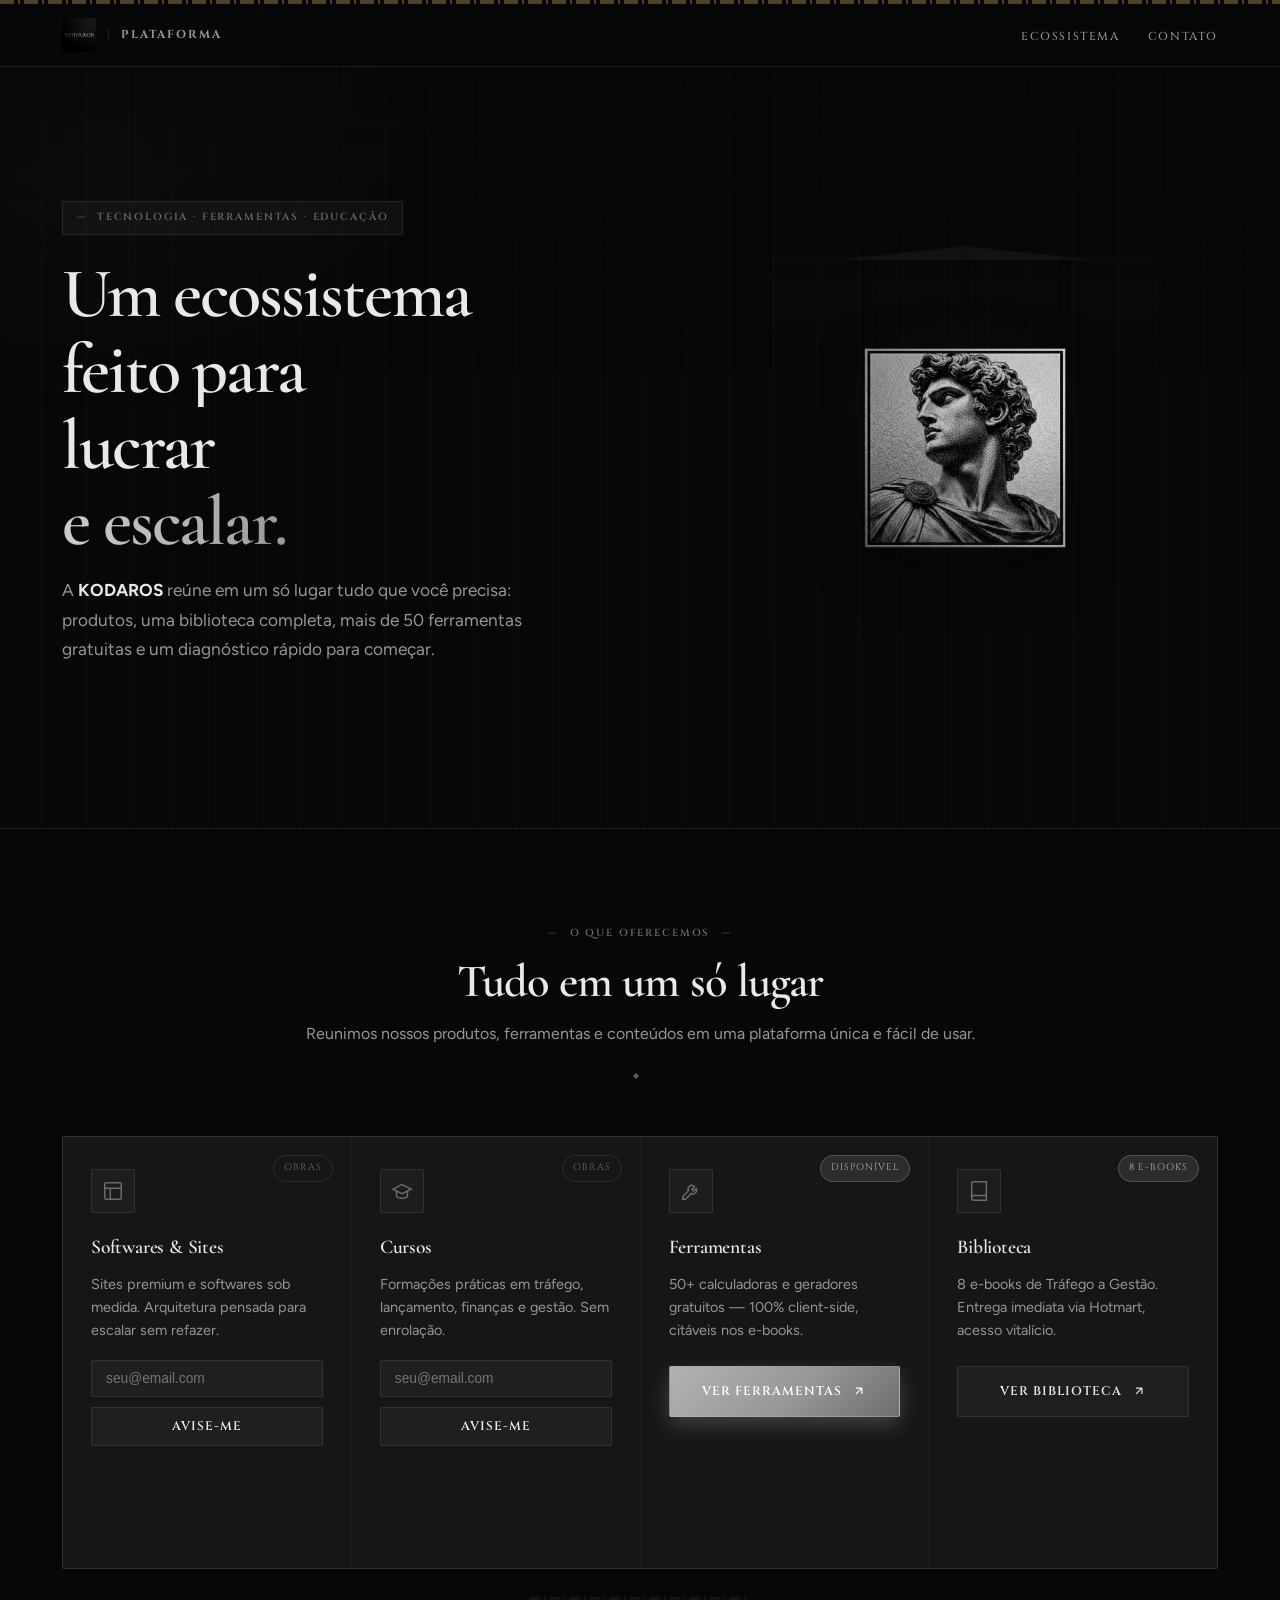
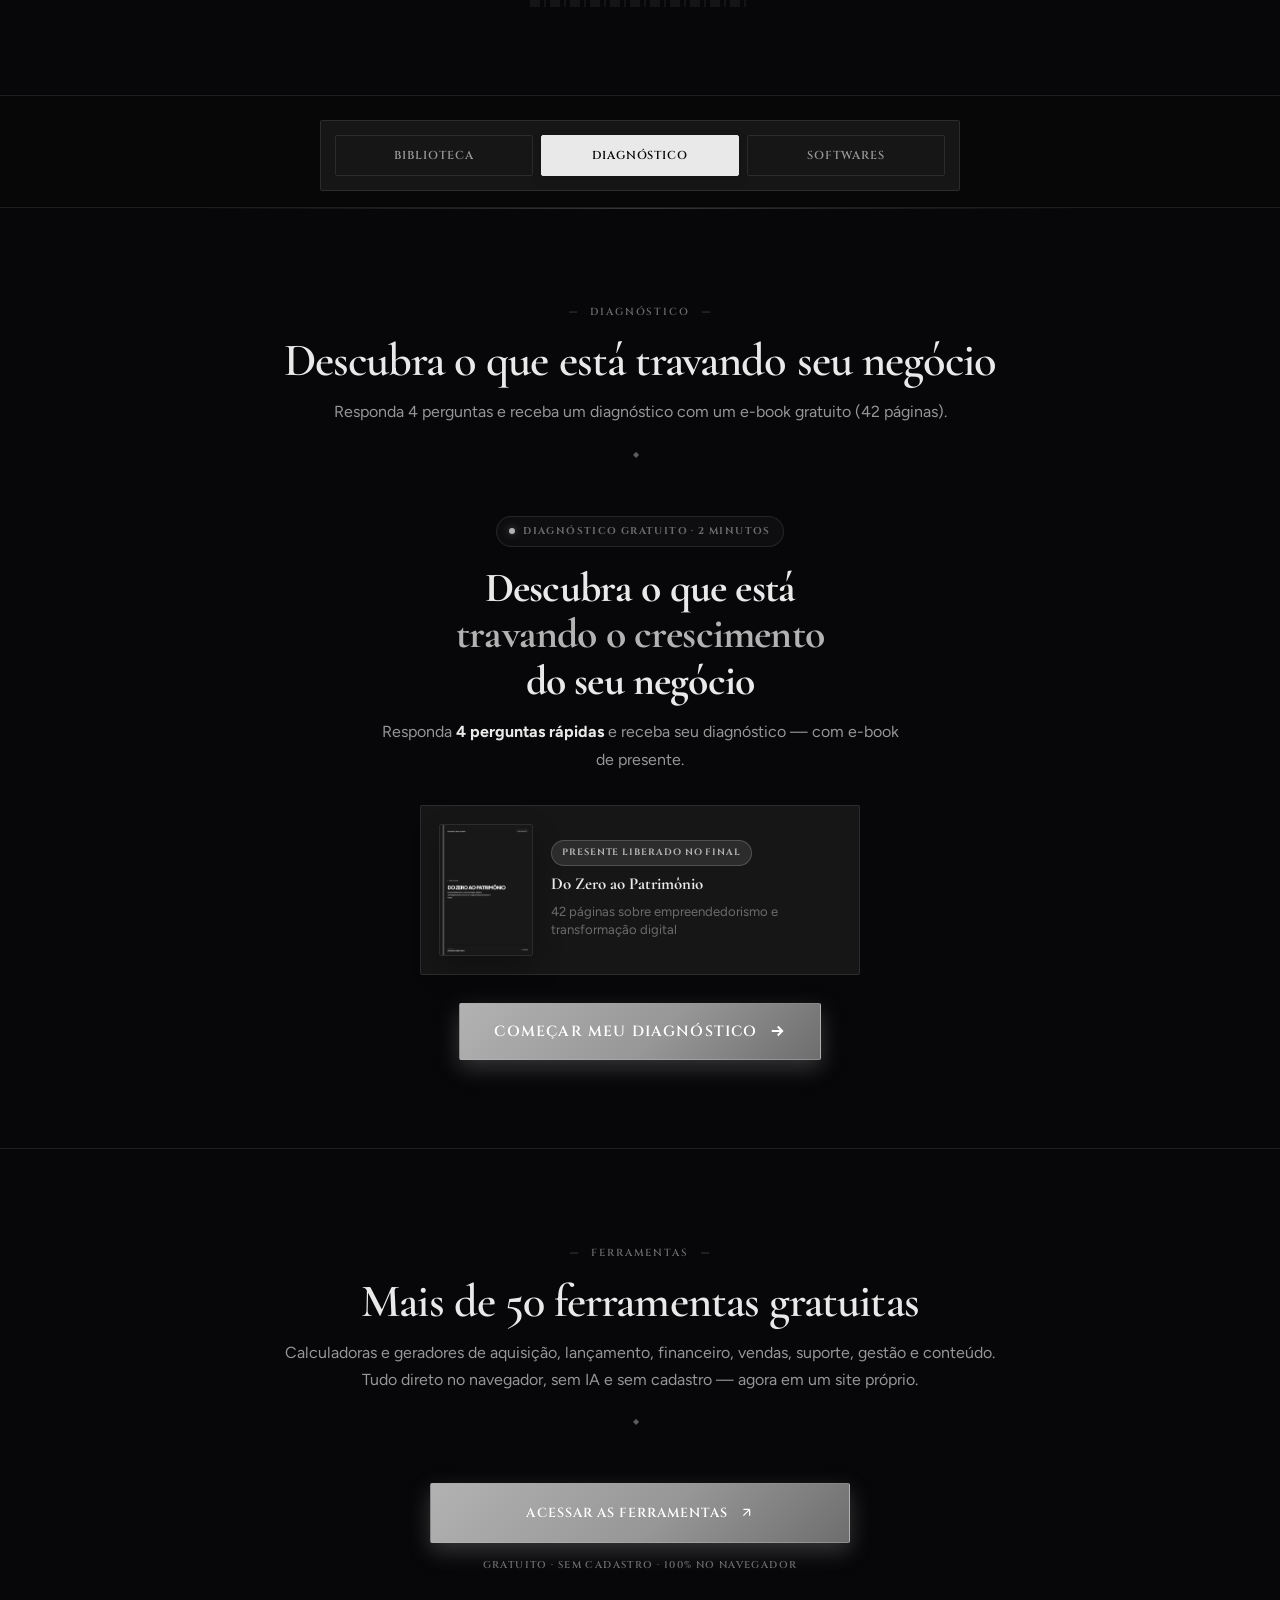
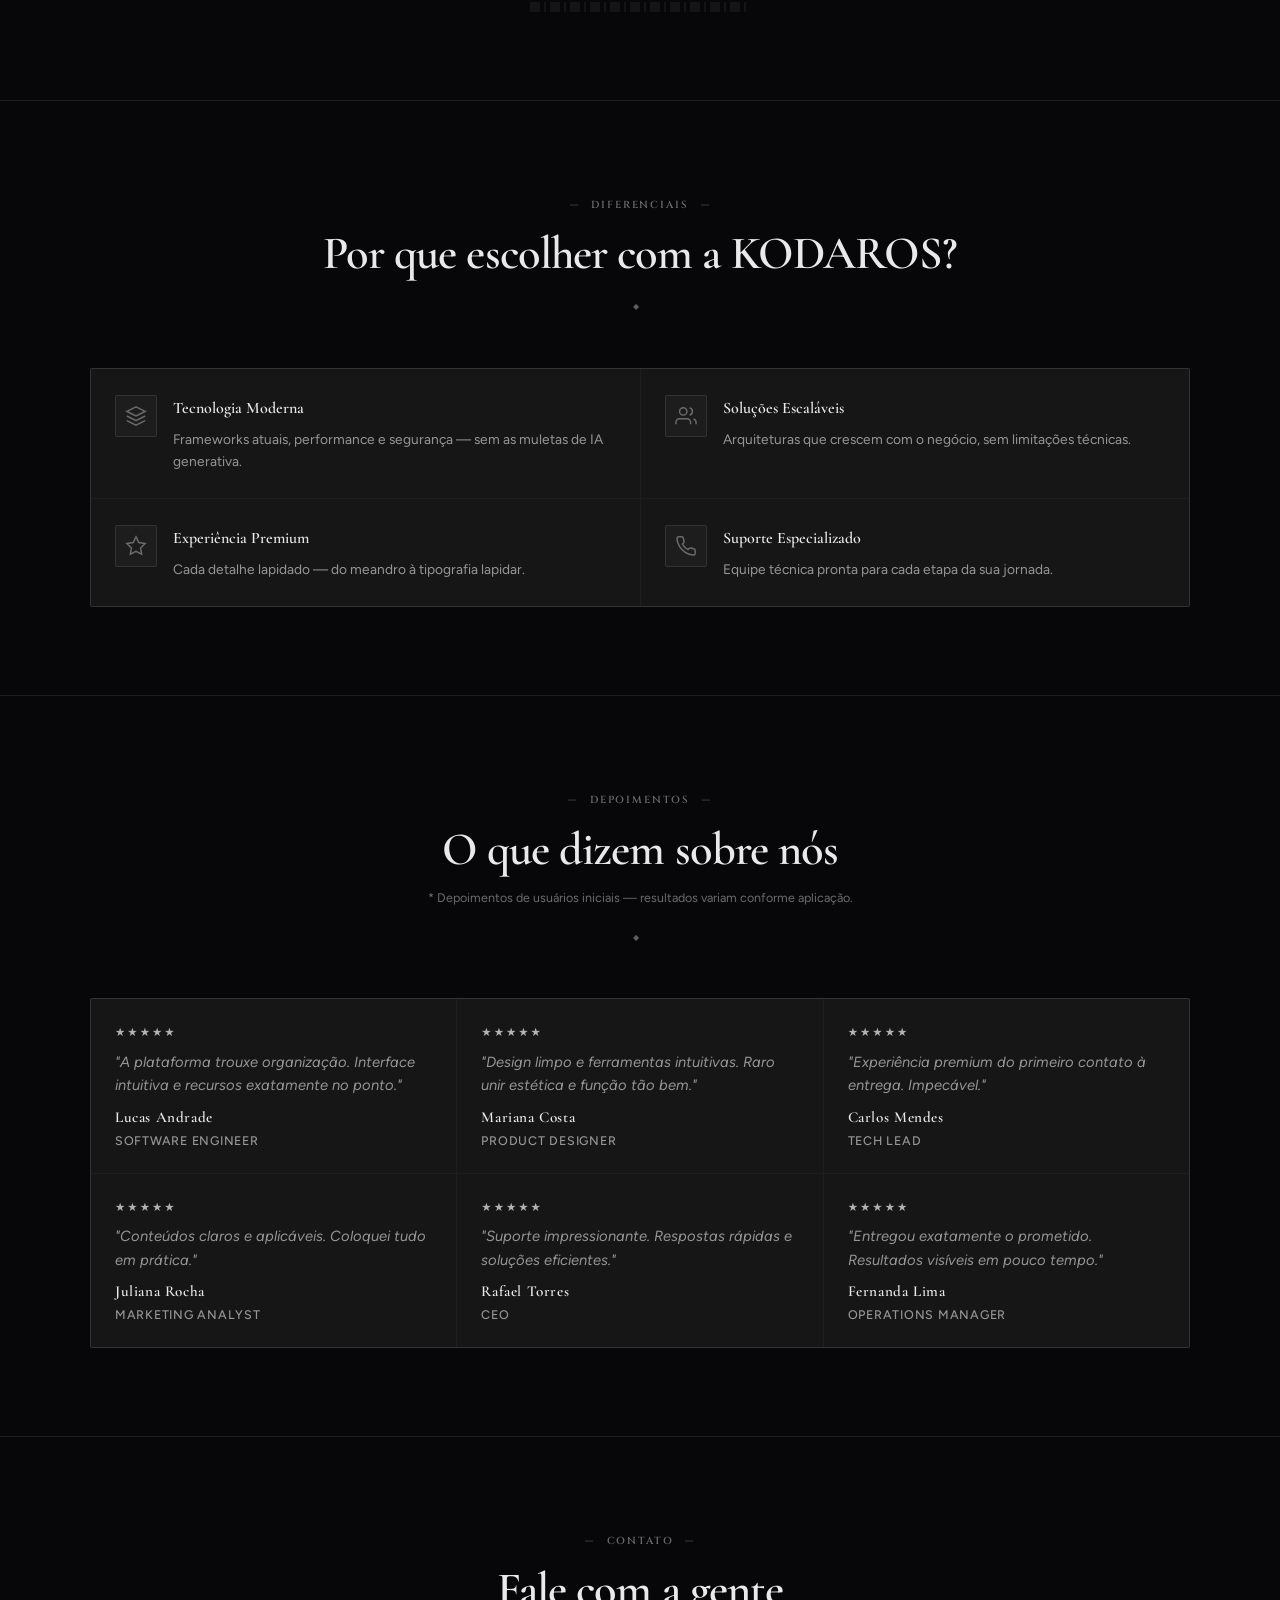
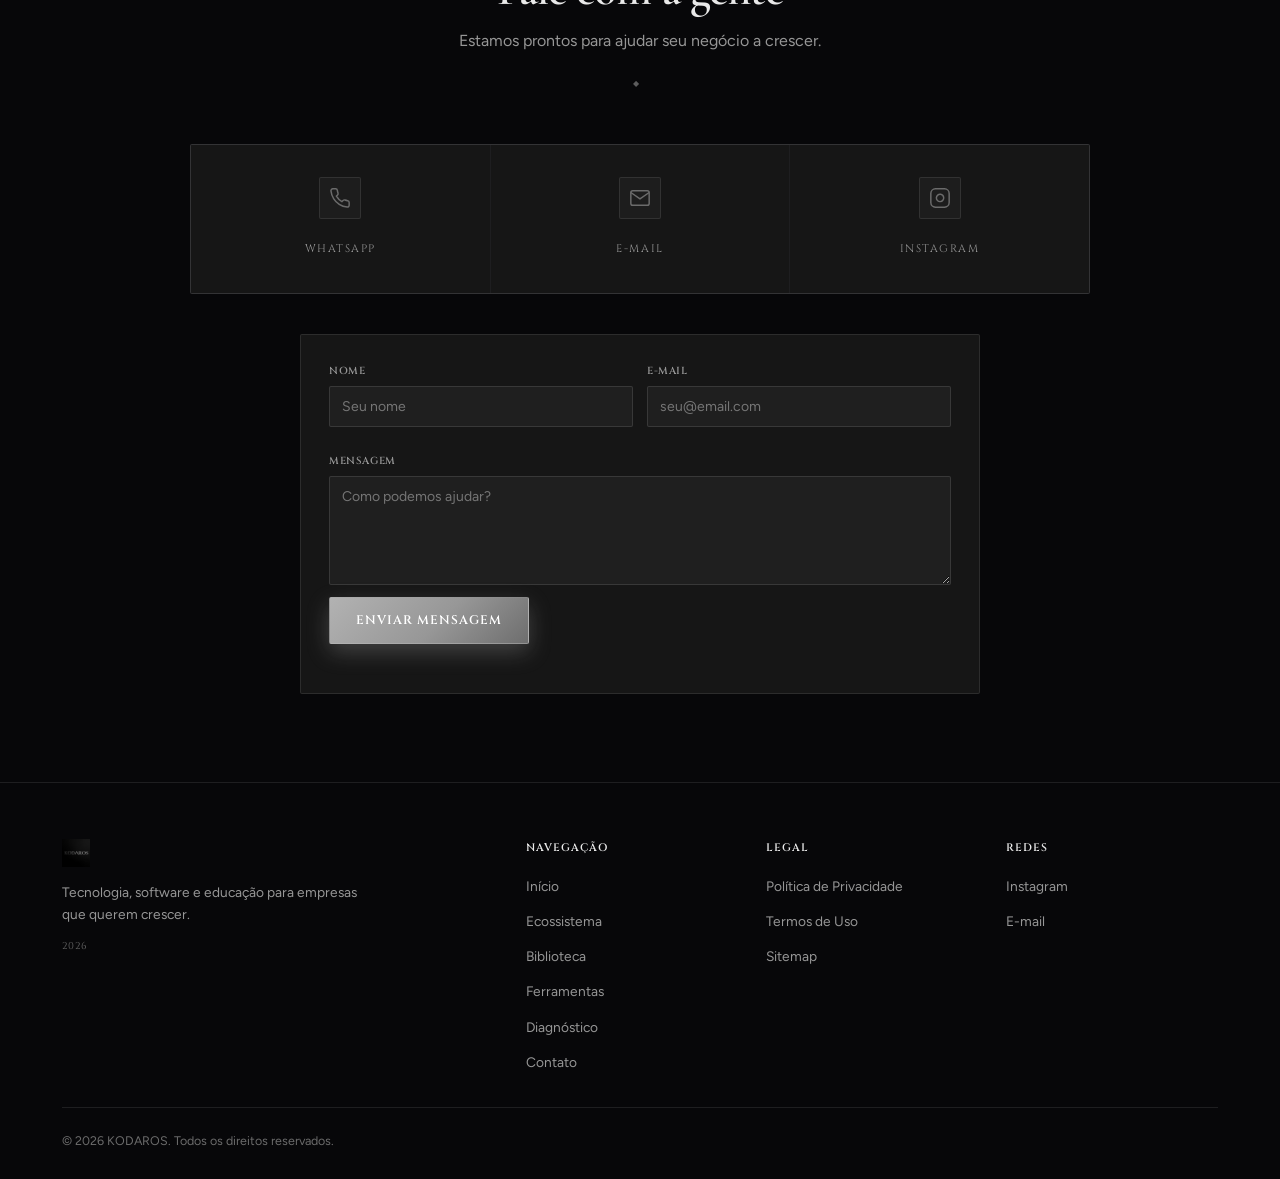
==== index.html @ ff3759eb "feat: nova aba Softwares com KodaGrid (R$ 779,00) — link de compra na Hotmart" ====
<!DOCTYPE html>
<html lang="pt-BR">
<head>
<meta charset="UTF-8">
<meta name="viewport" content="width=device-width, initial-scale=1.0">
<title>KODAROS — Plataforma de Crescimento</title>
<meta name="description" content="KODAROS reúne softwares, cursos, biblioteca de 8 e-books e um diagnóstico rápido em uma única plataforma — com mais de 50 ferramentas gratuitas em site dedicado.">
<link rel="preconnect" href="https://fonts.googleapis.com">
<link rel="preconnect" href="https://fonts.gstatic.com" crossorigin>
<link href="https://fonts.googleapis.com/css2?family=Cinzel:wght@400;500;600;700&family=Cormorant+Garamond:wght@400;500;600;700&family=Figtree:wght@300;400;500;600;700&display=swap" rel="stylesheet">
<meta property="og:title" content="KODAROS — Plataforma">
<meta property="og:description" content="Softwares, cursos, biblioteca e ferramentas para o seu negócio.">
<meta property="og:image" content="kodaros_og.png">
<meta property="og:type" content="website">
<meta name="theme-color" content="#070709">
<link rel="icon" type="image/png" href="kodaros_icon.png">
<link rel="stylesheet" href="style.css">
<script type="application/ld+json">
{"@context":"https://***@type":"Organization","name":"KODAROS","url":"https://kelvinoliveiracode.github.io/plataforma-kodaros/","logo":"kodaros_logo.png","sameAs":["https://www.instagram.com/kodaros01"]}
</script>
</head>
<body>
<a href="#inicio" class="skip-link">Pular para o conteúdo</a>

<nav class="navbar" id="navbar" aria-label="Navegação principal">
  <div class="nav-container">
    <a href="#inicio" class="nav-logo" aria-label="KODAROS">
      <img src="kodaros_logo.png" alt="KODAROS" width="132" height="26">
      <span class="nav-logo-mark">PLATAFORMA</span>
    </a>
    <ul class="nav-menu" id="nav-menu">
      <li><a href="#ecossistema" class="nav-link">Ecossistema</a></li>
      <li><a href="#contato" class="nav-link">Contato</a></li>
    </ul>
    <button class="nav-toggle" id="nav-toggle" aria-label="Abrir menu" aria-expanded="false" aria-controls="nav-menu"><span></span><span></span><span></span></button>
  </div>
</nav>
<div class="page-wrap">

<!-- HERO -->
<section class="hero" id="inicio">
  <div class="hero-container">
    <div class="hero-content">
      <span class="hero-label">Tecnologia · Ferramentas · Educação</span>
      <h1 class="hero-title">
        <span class="line"><span class="word-reveal">Um ecossistema</span></span>
        <span class="line"><span class="word-reveal">feito para</span></span>
        <span class="line"><span class="word-reveal">lucrar</span></span>
        <span class="line"><span class="word-reveal text-aurea">e escalar.</span></span>
      </h1>
      <p class="hero-subtitle">A <strong style="color:var(--ink-primary)">KODAROS</strong> reúne em um só lugar tudo que você precisa: produtos, uma biblioteca completa, mais de 50 ferramentas gratuitas e um diagnóstico rápido para começar.</p>
</div>
    <div class="hero-visual">
      <div class="temple-illust" aria-hidden="true">
        <div class="temple-columns"><div class="temple-col"></div><div class="temple-col"></div><div class="temple-col"></div><div class="temple-col"></div></div>
        <div class="temple-pediment"></div>
        <div class="hero-icon-wrap"><img src="kodaros_icon.png" alt="KODAROS" width="320" height="320"></div>
      </div>
    </div>
  </div>
</section>

<!-- ECOSSISTEMA -->
<section class="section section--stone" id="ecossistema">
  <div class="container">
    <div class="section-header reveal">
      <span class="section-kicker">O que oferecemos</span>
      <h2 class="section-title">Tudo em um só lugar</h2>
      <p class="section-desc">Reunimos nossos produtos, ferramentas e conteúdos em uma plataforma única e fácil de usar.</p>
    </div>
    <div class="stoa-grid">
      <article class="stoa-card reveal">
        <span class="stoa-status">Obras</span>
        <div class="stoa-icon"><svg width="22" height="22" viewBox="0 0 24 24" fill="none" stroke="currentColor" stroke-width="1.6"><rect x="3" y="3" width="18" height="18" rx="1.5"/><path d="M3 9h18M9 21V9"/></svg></div>
        <h3>Softwares & Sites</h3>
        <p>Sites premium e softwares sob medida. Arquitetura pensada para escalar sem refazer.</p>
        <form class="notify-form" data-notify="softwares" onsubmit="return handleNotify(event)"><label class="sr-only" for="n-soft">E-mail</label><input id="n-soft" type="email" placeholder="seu@email.com" required style="width:100%;padding:10px 14px;border-radius:2px;border:1px solid var(--hairline);background:rgba(237,233,225,0.04);color:var(--ink-primary);font-size:.86rem"><button type="submit" class="btn btn-stone" style="margin-top:10px;width:100%;padding:10px">Avise-me</button><p class="notify-msg"></p></form>
      </article>
      <article class="stoa-card reveal">
        <span class="stoa-status">Obras</span>
        <div class="stoa-icon"><svg width="22" height="22" viewBox="0 0 24 24" fill="none" stroke="currentColor" stroke-width="1.6"><path d="M22 10L12 5 2 10l10 5 10-5z"/><path d="M6 12v5c0 1.7 2.7 3 6 3s6-1.3 6-3v-5"/></svg></div>
        <h3>Cursos</h3>
        <p>Formações práticas em tráfego, lançamento, finanças e gestão. Sem enrolação.</p>
        <form class="notify-form" data-notify="cursos" onsubmit="return handleNotify(event)"><label class="sr-only" for="n-curso">E-mail</label><input id="n-curso" type="email" placeholder="seu@email.com" required style="width:100%;padding:10px 14px;border-radius:2px;border:1px solid var(--hairline);background:rgba(237,233,225,0.04);color:var(--ink-primary);font-size:.86rem"><button type="submit" class="btn btn-stone" style="margin-top:10px;width:100%;padding:10px">Avise-me</button><p class="notify-msg"></p></form>
      </article>
      <article class="stoa-card reveal">
        <span class="stoa-status live">Disponível</span>
        <div class="stoa-icon"><svg width="22" height="22" viewBox="0 0 24 24" fill="none" stroke="currentColor" stroke-width="1.6"><path d="M14.7 6.3a4 4 0 00-5.4 5.4L3 18v3h3l6.3-6.3a4 4 0 005.4-5.4l-2.7 2.7-2-2 2.7-2.7z"/></svg></div>
        <h3>Ferramentas</h3>
        <p>50+ calculadoras e geradores gratuitos — 100% client-side, citáveis nos e-books.</p>
        <a href="https://kelvinoliveiracode.github.io/kodarosferramentas/" target="_blank" rel="noopener" class="btn btn-aurea" style="margin-top:6px;width:100%"><span>Ver ferramentas</span> <svg width="14" height="14" viewBox="0 0 24 24" fill="none" stroke="currentColor" stroke-width="2"><path d="M7 17L17 7M17 7H7M17 7V17"/></svg></a>
      </article>
      <article class="stoa-card reveal">
        <span class="stoa-status live">8 e-books</span>
        <div class="stoa-icon"><svg width="22" height="22" viewBox="0 0 24 24" fill="none" stroke="currentColor" stroke-width="1.6"><path d="M4 19.5A2.5 2.5 0 016.5 17H20"/><path d="M6.5 2H20v20H6.5A2.5 2.5 0 014 19.5v-15A2.5 2.5 0 016.5 2z"/></svg></div>
        <h3>Biblioteca</h3>
        <p>8 e-books de Tráfego a Gestão. Entrega imediata via Hotmart, acesso vitalício.</p>
        <a href="#biblioteca" class="btn btn-stone" style="margin-top:6px;width:100%"><span>Ver biblioteca</span> <svg width="14" height="14" viewBox="0 0 24 24" fill="none" stroke="currentColor" stroke-width="2"><path d="M7 17L17 7M17 7H7M17 7V17"/></svg></a>
      </article>
    </div>
    <div class="meander" aria-hidden="true"></div>
  </div>
</section>

<!-- NAVEGAÇÃO POR ABAS — Biblioteca / Ferramentas / Diagnóstico -->
<section class="section section--tabs" id="explorar" style="padding:24px 0 16px;border-top:1px solid var(--hairline);background:var(--stone-obsidian)">
  <div class="container">
    <div class="platform-tabs" role="tablist" aria-label="Conteúdos principais">
      <button class="platform-tab" data-target="biblioteca" role="tab" aria-selected="false" aria-controls="panel-biblioteca" id="tab-biblioteca">Biblioteca</button>
      <button class="platform-tab active" data-target="diagnostico" role="tab" aria-selected="true" aria-controls="panel-diagnostico" id="tab-diagnostico">Diagnóstico</button>
      <button class="platform-tab" data-target="softwares" role="tab" aria-selected="false" aria-controls="panel-softwares" id="tab-softwares">Softwares</button>
    </div>
  </div>
</section>
<!-- BIBLIOTECA -->
<section class="section biblioteca platform-panel" id="panel-biblioteca" role="tabpanel" aria-labelledby="tab-biblioteca" hidden>
  <div class="container">
    <div class="section-header reveal">
      <span class="section-kicker" style="color:#7A735F">Biblioteca</span>
      <span class="section-label-mini">8 e-books disponíveis</span>
      <h2 class="section-title">Conteúdo direto para seu negócio</h2>
      <p class="section-desc">Cada e-book resolve um problema real. Filtre por nível e escolha o seu.</p>
    </div>
    <div class="ebook-filter" id="ebook-filter" role="group" aria-label="Filtrar e-books">
      <button class="ebook-filter-btn active" data-filter="all" aria-pressed="true">Geral</button>
      <button class="ebook-filter-btn" data-filter="iniciantes" aria-pressed="false">Iniciantes</button>
      <button class="ebook-filter-btn" data-filter="intermediario" aria-pressed="false">Intermediário</button>
      <button class="ebook-filter-btn" data-filter="avancado" aria-pressed="false">Avançado</button>
    </div>
    <div class="ebooks-grid">
      <article class="ebook-card" data-class="avancado">
        <div class="ebook-cover"><img src="arquitetura-capa.png" alt="Arquitetura de Aquisição" width="270" height="360" loading="lazy"></div>
        <div class="ebook-body"><span class="ebook-badge">Avançado</span><h3 class="ebook-title">Arquitetura de Aquisição</h3><p class="ebook-desc">O sistema operacional de tráfego pago e funis. Framework A.P.E.R.T.O., 3 calculadoras e checklists.</p><div class="ebook-price"><span class="old">De R$ 247,00</span><span class="now">R$ 197,00</span></div><a href="https://kelvinoliveiracode.github.io/site-Arquitetura-de-Aquisicao/" target="_blank" rel="noopener" class="btn btn-aurea ebook-cta">Ver página de vendas</a></div>
      </article>
      <article class="ebook-card" data-class="intermediario">
        <div class="ebook-cover"><img src="livro3.png" alt="Lançamento Milionário" width="270" height="360" loading="lazy"></div>
        <div class="ebook-body"><span class="ebook-badge">Intermediário</span><h3 class="ebook-title">Lançamento Milionário</h3><p class="ebook-desc">Do planejamento à execução de lançamentos que convertem.</p><div class="ebook-price"><span class="old">De R$ 47,00</span><span class="now">R$ 12,99</span></div><a href="https://pay.hotmart.com/R106895415M?utm_source=kodaros_plataforma&utm_medium=site&utm_campaign=biblioteca" target="_blank" rel="noopener" class="btn btn-aurea ebook-cta">Comprar</a></div>
      </article>
      <article class="ebook-card" data-class="intermediario">
        <div class="ebook-cover"><img src="livro1.png" alt="Tráfego Que Vende" width="270" height="360" loading="lazy"></div>
        <div class="ebook-body"><span class="ebook-badge">Intermediário</span><h3 class="ebook-title">Tráfego Que Vende</h3><p class="ebook-desc">Facebook e Google Ads com retorno consistente.</p><div class="ebook-price"><span class="old">De R$ 47,00</span><span class="now">R$ 12,99</span></div><a href="https://pay.hotmart.com/D106894870O?utm_source=kodaros_plataforma&utm_medium=site&utm_campaign=biblioteca" target="_blank" rel="noopener" class="btn btn-aurea ebook-cta">Comprar</a></div>
      </article>
      <article class="ebook-card" data-class="iniciantes">
        <div class="ebook-cover"><img src="livro2.png" alt="Venda Mais Hoje" width="270" height="360" loading="lazy"></div>
        <div class="ebook-body"><span class="ebook-badge">Iniciante</span><h3 class="ebook-title">Venda Mais Hoje</h3><p class="ebook-desc">Táticas práticas para vender hoje, sem enrolação.</p><div class="ebook-price"><span class="old">De R$ 47,00</span><span class="now">R$ 12,99</span></div><a href="https://pay.hotmart.com/R106895345D?utm_source=kodaros_plataforma&utm_medium=site&utm_campaign=biblioteca" target="_blank" rel="noopener" class="btn btn-aurea ebook-cta">Comprar</a></div>
      </article>
      <article class="ebook-card" data-class="iniciantes">
        <div class="ebook-cover"><img src="livro-gestao.png" alt="Os 10 Pilares da Gestão Empresarial" width="270" height="360" loading="lazy"></div>
        <div class="ebook-body"><span class="ebook-badge">Iniciante</span><h3 class="ebook-title">Os 10 Pilares da Gestão Empresarial</h3><p class="ebook-desc">10 pilares para organizar e crescer com controle.</p><div class="ebook-price"><span class="old">De R$ 67,00</span><span class="now">R$ 22,99</span></div><a href="https://pay.hotmart.com/S107016677T?utm_source=kodaros_plataforma&utm_medium=site&utm_campaign=biblioteca" target="_blank" rel="noopener" class="btn btn-aurea ebook-cta">Comprar</a></div>
      </article>
      <article class="ebook-card" data-class="iniciantes">
        <div class="ebook-cover"><img src="livro-financeiro.png" alt="Os 10 Pilares do Controle Financeiro" width="270" height="360" loading="lazy"></div>
        <div class="ebook-body"><span class="ebook-badge">Iniciante</span><h3 class="ebook-title">Os 10 Pilares do Controle Financeiro</h3><p class="ebook-desc">Fluxo de caixa, preços e custos com previsibilidade.</p><div class="ebook-price"><span class="old">De R$ 67,00</span><span class="now">R$ 22,99</span></div><a href="https://pay.hotmart.com/E107016796K?utm_source=kodaros_plataforma&utm_medium=site&utm_campaign=biblioteca" target="_blank" rel="noopener" class="btn btn-aurea ebook-cta">Comprar</a></div>
      </article>
      <article class="ebook-card" data-class="intermediario">
        <div class="ebook-cover"><img src="livro-site.png" alt="Use Seu Site Para Escalar Sua Empresa" width="270" height="360" loading="lazy"></div>
        <div class="ebook-body"><span class="ebook-badge">Intermediário</span><h3 class="ebook-title">Use Seu Site Para Escalar Sua Empresa</h3><p class="ebook-desc">SEO, captura e automação para seu site vender.</p><div class="ebook-price"><span class="old">De R$ 67,00</span><span class="now">R$ 22,99</span></div><a href="https://pay.hotmart.com/Y107016734X?utm_source=kodaros_plataforma&utm_medium=site&utm_campaign=biblioteca" target="_blank" rel="noopener" class="btn btn-aurea ebook-cta">Comprar</a></div>
      </article>
      <article class="ebook-card" data-class="iniciantes">
        <div class="ebook-cover"><img src="livro-reclamacoes.png" alt="Transforme Reclamações em Vendas" width="270" height="360" loading="lazy"></div>
        <div class="ebook-body"><span class="ebook-badge">Iniciante</span><h3 class="ebook-title">Transforme Reclamações em Vendas</h3><p class="ebook-desc">De reclamação a fidelização, cultura centrada no cliente.</p><div class="ebook-price"><span class="old">De R$ 67,00</span><span class="now">R$ 22,99</span></div><a href="https://pay.hotmart.com/G107016779V?utm_source=kodaros_plataforma&utm_medium=site&utm_campaign=biblioteca" target="_blank" rel="noopener" class="btn btn-aurea ebook-cta">Comprar</a></div>
      </article>
    </div>
  </div>
</section>

<section class="section oraculo platform-panel active" id="panel-diagnostico" role="tabpanel" aria-labelledby="tab-diagnostico">
<div style="display:none" id="diagnostico"></div>
  <div class="container">
    <div class="section-header reveal">
      <span class="section-kicker">Diagnóstico</span>
      <h2 class="section-title">Descubra o que está travando seu negócio</h2>
      <p class="section-desc">Responda 4 perguntas e receba um diagnóstico com um e-book gratuito (42 páginas).</p>
    </div>
    <div class="funnel" id="funnel">
      <section class="step is-active" id="step-intro">
        <div style="text-align:center">
          <span class="badge-oraculo"><span class="badge-dot"></span> Diagnóstico gratuito · 2 minutos</span>
          <h3 class="oraculo-title" style="margin-top:18px">Descubra o que está<br><span class="aurea">travando o crescimento</span><br>do seu negócio</h3>
          <p class="lead-oraculo">Responda <strong>4 perguntas rápidas</strong> e receba seu diagnóstico — com e-book de presente.</p>
          <div class="ebook-teaser-oraculo"><img src="ebook-cover.png" alt="Do Zero ao Patrimônio" width="96"><div style="display:flex;flex-direction:column;gap:4px"><span class="gift-tag">Presente liberado no final</span><strong style="font-family:'Cormorant Garamond',serif;font-size:1.05rem">Do Zero ao Patrimônio</strong><small style="color:var(--ink-dim);font-size:.82rem;line-height:1.4">42 páginas sobre empreendedorismo e transformação digital</small></div></div>
          <button class="btn btn-aurea" data-next type="button" style="padding:18px 34px;font-size:.92rem">COMEÇAR MEU DIAGNÓSTICO <svg width="18" height="18" viewBox="0 0 24 24" fill="none" stroke="currentColor" stroke-width="2.5"><path d="M5 12h14M13 6l6 6-6 6"/></svg></button>
</div>
      </section>
      <section class="step" id="step-profile">
        <div style="text-align:center"><p class="progress-label">ANTES DE TUDO</p><h3 class="question">Onde você se encaixa melhor?</h3><p class="question-sub">As perguntas se adaptam ao seu perfil.</p></div>
        <div class="profile-grid">
          <button class="profile-card" type="button" data-profile="empresa"><span class="pc-icon violet"><svg viewBox="0 0 24 24" fill="none" stroke="currentColor" stroke-width="1.6"><rect x="3" y="8" width="8" height="13" rx="1"/><rect x="11" y="3" width="10" height="18" rx="1"/><path d="M14.5 7h1M17.5 7h1M14.5 11h1M17.5 11h1M6 11h1M6 15h1M14.5 15h1M17.5 15h1M6 19h1"/></svg></span><span class="pc-text"><strong>JÁ TENHO UMA EMPRESA</strong><small>quero escalar, organizar e automatizar</small></span><span class="pc-check"><svg viewBox="0 0 24 24" fill="none" stroke="currentColor" stroke-width="3"><path d="M5 12.5l4.5 4.5L19 7"/></svg></span></button>
          <button class="profile-card" type="button" data-profile="iniciante"><span class="pc-icon cyan"><svg viewBox="0 0 24 24" fill="none" stroke="currentColor" stroke-width="1.6"><path d="M12 2.5c3.5 2 5.5 5.4 5.5 9.2 0 2.3-.8 4.4-2.2 6.1l-1.1 3.7h-4.4l-1.1-3.7a9.2 9.2 0 01-2.2-6.1c0-3.8 2-7.2 5.5-9.2z"/><circle cx="12" cy="10" r="2.2"/></svg></span><span class="pc-text"><strong>SOU INICIANTE NO DIGITAL</strong><small>quero começar com o passo a passo certo</small></span><span class="pc-check"><svg viewBox="0 0 24 24" fill="none" stroke="currentColor" stroke-width="3"><path d="M5 12.5l4.5 4.5L19 7"/></svg></span></button>
          <button class="profile-card" type="button" data-profile="outros"><span class="pc-icon" style="color:var(--ink-dim);background:rgba(237,233,225,0.04)"><svg viewBox="0 0 24 24" fill="none" stroke="currentColor" stroke-width="1.6"><circle cx="12" cy="12" r="9.5"/><path d="M15.5 8.5l-2 5-5 2 2-5z"/></svg></span><span class="pc-text"><strong>OUTROS</strong><small>renda extra, transição ou curiosidade</small></span><span class="pc-check"><svg viewBox="0 0 24 24" fill="none" stroke="currentColor" stroke-width="3"><path d="M5 12.5l4.5 4.5L19 7"/></svg></span></button>
        </div>
      </section>
      <section class="step" id="step-quiz">
        <div class="progress-oraculo"><div class="progress-fill" id="quiz-progress"></div></div>
        <p class="progress-label" id="quiz-label">PERGUNTA 1 DE 4</p>
        <h3 class="question" id="quiz-title"></h3>
        <p class="question-sub" id="quiz-sub"></p>
        <div class="options" id="quiz-options"></div>
        <p class="feedback" id="quiz-feedback"></p>
      </section>
      <section class="step" id="step-result">
        <div style="text-align:center"><span class="result-flag"><svg viewBox="0 0 24 24" fill="none" stroke="currentColor" stroke-width="3"><path d="M4 12.5l5 5L20 6.5"/></svg> Diagnóstico concluído</span><h3 class="result-title">Isso é o que suas respostas revelaram</h3></div>
        <div class="diagnosis" id="diagnosis"></div>
        <div class="divider-oraculo"><span>SEU PRESENTE</span></div>
        <div class="ebook-card-oraculo"><img src="ebook-cover.png" alt="Do Zero ao Patrimônio" width="132"><div style="display:flex;flex-direction:column;gap:8px"><span class="gift-tag">E-BOOK 100% GRATUITO</span><h3>Do Zero ao Patrimônio</h3><p>Empreendedorismo, transformação digital e estratégias para construir patrimônio.</p><a class="btn btn-download" href="do-zero-ao-patrimonio.pdf" download="Kodaros-Do-Zero-ao-Patrimonio.pdf" style="display:inline-flex;align-items:center;gap:10px;padding:14px 18px;border-radius:2px;text-decoration:none"><svg width="18" height="18" viewBox="0 0 24 24" fill="none" stroke="currentColor" stroke-width="2.5"><path d="M12 4v12M6 11l6 6 6-6M5 20h14"/></svg> BAIXAR MEU E-BOOK GRÁTIS</a></div></div>
        <div class="divider-oraculo"><span>PRÓXIMO PASSO</span></div>
        <div style="display:flex;flex-direction:column;gap:12px">
          <a class="btn btn-aurea" href="#biblioteca"><span>VER BIBLIOTECA COMPLETA</span> <svg width="14" height="14" viewBox="0 0 24 24" fill="none" stroke="currentColor" stroke-width="2"><path d="M7 17L17 7M9 7h8v8"/></svg></a>
          <a class="btn btn-whatsapp" href="https://wa.me/559192094504?text=Oi!%20Fiz%20o%20diagn%C3%B3stico%20KODAROS%20e%20quero%20o%20pr%C3%B3ximo%20passo." target="_blank" rel="noopener"><svg viewBox="0 0 24 24" fill="currentColor" width="18"><path d="M12 2a10 10 0 00-8.6 15.1L2 22l5-1.3A10 10 0 1012 2zm0 2a8 8 0 11-4.1 14.9l-.3-.2-2.9.8.8-2.8-.2-.3A8 8 0 0112 4zm-3.1 4.2c-.2 0-.5 0-.7.3-.2.3-.9.9-.9 2.1s.9 2.4 1 2.6c.1.2 1.8 2.9 4.5 3.9 2.2.9 2.7.7 3.2.7.5-.1 1.5-.6 1.7-1.2.2-.6.2-1.1.2-1.2-.1-.1-.3-.2-.6-.3l-2-.9c-.3-.1-.5-.1-.7.1l-1 1.2c-.2.2-.3.2-.6.1-.3-.2-1.2-.5-2.3-1.4-.9-.8-1.5-1.7-1.6-2-.2-.3 0-.4.1-.6l.5-.6c.1-.2.2-.3.3-.5.1-.2 0-.4 0-.5L9.9 8.6c-.2-.4-.4-.4-.6-.4h-.4z"/></svg> FALAR COM A KODAROS</a>
        </div>
        <p style="margin-top:16px;color:var(--ink-dim);font-size:.78rem;text-align:center;letter-spacing:.04em">KODAROS · Automação · Marketing · Autoridade Digital</p>
      </section>
    </div>
  </div>
</section>

<!-- SOFTWARES -->
<section class="section softwares platform-panel" id="panel-softwares" role="tabpanel" aria-labelledby="tab-softwares" hidden>
  <div class="container">
    <div class="section-header reveal">
      <span class="section-kicker">Softwares</span>
      <h2 class="section-title">Programas de desktop da KODAROS</h2>
      <p class="section-sub">Softwares completos para Windows — instale, use offline e trabalhe como um profissional.</p>
    </div>
    <article class="software-card reveal">
      <div class="software-cover"><img src="kodagrid-capa.png" alt="KodaGrid — Construtor de Planilhas com Fórmulas" width="270" height="360" loading="lazy"></div>
      <div class="software-body">
        <span class="ebook-badge">Software · Windows</span>
        <h3 class="ebook-title">KodaGrid — Construtor de Planilhas com Fórmulas</h3>
        <p class="ebook-desc">Monte planilhas profissionais de Excel sem precisar dominar fórmulas: templates prontos, colunas com cores, listas suspensas, fórmulas automáticas, preview exato e exportação .xlsx. 100% offline, sem IA.</p>
        <ul class="software-feats">
          <li>13 templates prontos: fluxo de caixa, precificação, estoque, comissões e mais</li>
          <li>Fórmulas automáticas com preview exato antes de gerar o arquivo</li>
          <li>Exporta .xlsx com cabeçalhos coloridos, bordas, filtros e linha de total</li>
          <li>100% offline · Windows · Suporte: kodaros01@gmail.com</li>
        </ul>
        <div class="ebook-price"><span class="now">R$ 779,00</span></div>
        <a href="https://pay.hotmart.com/H107355805V?utm_source=kodaros_plataforma&utm_medium=site&utm_campaign=softwares" target="_blank" rel="noopener" class="btn btn-aurea ebook-cta">Comprar na Hotmart</a>
      </div>
    </article>
  </div>
</section>

<!-- FERRAMENTAS — site externo -->
<section class="section section--obsidian" id="ferramentas">
  <div class="container">
    <div class="section-header reveal">
      <span class="section-kicker">Ferramentas</span>
      <h2 class="section-title">Mais de 50 ferramentas gratuitas</h2>
      <p class="section-desc">Calculadoras e geradores de aquisição, lançamento, financeiro, vendas, suporte, gestão e conteúdo. Tudo direto no navegador, sem IA e sem cadastro — agora em um site próprio.</p>
    </div>
    <div class="ferramentas-cta">
      <a class="btn btn-aurea" href="https://kelvinoliveiracode.github.io/kodarosferramentas/" target="_blank" rel="noopener">
        <span>Acessar as ferramentas</span>
        <svg width="15" height="15" viewBox="0 0 24 24" fill="none" stroke="currentColor" stroke-width="2"><path d="M7 17L17 7M17 7H7M17 7V17"/></svg>
      </a>
      <span class="ferramentas-cta-note">Gratuito · Sem cadastro · 100% no navegador</span>
    </div>
    <div class="meander" aria-hidden="true"></div>
  </div>
</section>

<!-- WHY -->
<section class="section section--stone">
  <div class="container">
    <div class="section-header reveal">
      <span class="section-kicker">Diferenciais</span>
      <h2 class="section-title">Por que escolher com a KODAROS?</h2>
    </div>
    <div class="why-grid">
      <div class="why-card reveal"><div class="why-icon"><svg width="22" height="22" viewBox="0 0 24 24" fill="none" stroke="currentColor" stroke-width="1.6"><path d="M12 2L2 7l10 5 10-5-10-5z"/><path d="M2 17l10 5 10-5"/><path d="M2 12l10 5 10-5"/></svg></div><div><h3>Tecnologia Moderna</h3><p>Frameworks atuais, performance e segurança — sem as muletas de IA generativa.</p></div></div>
      <div class="why-card reveal"><div class="why-icon"><svg width="22" height="22" viewBox="0 0 24 24" fill="none" stroke="currentColor" stroke-width="1.6"><path d="M17 21v-2a4 4 0 00-4-4H5a4 4 0 00-4 4v2"/><circle cx="9" cy="7" r="4"/><path d="M23 21v-2a4 4 0 00-3-3.87M16 3.13a4 4 0 010 7.75"/></svg></div><div><h3>Soluções Escaláveis</h3><p>Arquiteturas que crescem com o negócio, sem limitações técnicas.</p></div></div>
      <div class="why-card reveal"><div class="why-icon"><svg width="22" height="22" viewBox="0 0 24 24" fill="none" stroke="currentColor" stroke-width="1.6"><path d="M12 2l3.09 6.26L22 9.27l-5 4.87 1.18 6.88L12 17.77l-6.18 3.25L7 14.14 2 9.27l6.91-1.01L12 2z"/></svg></div><div><h3>Experiência Premium</h3><p>Cada detalhe lapidado — do meandro à tipografia lapidar.</p></div></div>
      <div class="why-card reveal"><div class="why-icon"><svg width="22" height="22" viewBox="0 0 24 24" fill="none" stroke="currentColor" stroke-width="1.6"><path d="M22 16.92v3a2 2 0 01-2.18 2 19.79 19.79 0 01-8.63-3.07 19.5 19.5 0 01-6-6 19.79 19.79 0 01-3.07-8.67A2 2 0 014.11 2h3a2 2 0 012 1.72c.127.96.361 1.903.7 2.81a2 2 0 01-.45 2.11L8.09 9.91a16 16 0 006 6l1.27-1.27a2 2 0 012.11-.45c.907.339 1.85.573 2.81.7A2 2 0 0122 16.92z"/></svg></div><div><h3>Suporte Especializado</h3><p>Equipe técnica pronta para cada etapa da sua jornada.</p></div></div>
    </div>
  </div>
</section>

<!-- TESTIMONIALS -->
<section class="section section--obsidian" id="depoimentos">
  <div class="container">
    <div class="section-header reveal">
      <span class="section-kicker">Depoimentos</span>
      <h2 class="section-title">O que dizem sobre nós</h2>
      <p class="section-desc" style="font-size:.78rem;color:var(--ink-dim)">* Depoimentos de usuários iniciais — resultados variam conforme aplicação.</p>
    </div>
    <div class="testimonials-grid">
      <div class="testimonial-card reveal"><div class="stars">★★★★★</div><p class="testimonial-text">"A plataforma trouxe organização. Interface intuitiva e recursos exatamente no ponto."</p><div class="testimonial-author"><strong>Lucas Andrade</strong><span>Software Engineer</span></div></div>
      <div class="testimonial-card reveal"><div class="stars">★★★★★</div><p class="testimonial-text">"Design limpo e ferramentas intuitivas. Raro unir estética e função tão bem."</p><div class="testimonial-author"><strong>Mariana Costa</strong><span>Product Designer</span></div></div>
      <div class="testimonial-card reveal"><div class="stars">★★★★★</div><p class="testimonial-text">"Experiência premium do primeiro contato à entrega. Impecável."</p><div class="testimonial-author"><strong>Carlos Mendes</strong><span>Tech Lead</span></div></div>
      <div class="testimonial-card reveal"><div class="stars">★★★★★</div><p class="testimonial-text">"Conteúdos claros e aplicáveis. Coloquei tudo em prática."</p><div class="testimonial-author"><strong>Juliana Rocha</strong><span>Marketing Analyst</span></div></div>
      <div class="testimonial-card reveal"><div class="stars">★★★★★</div><p class="testimonial-text">"Suporte impressionante. Respostas rápidas e soluções eficientes."</p><div class="testimonial-author"><strong>Rafael Torres</strong><span>CEO</span></div></div>
      <div class="testimonial-card reveal"><div class="stars">★★★★★</div><p class="testimonial-text">"Entregou exatamente o prometido. Resultados visíveis em pouco tempo."</p><div class="testimonial-author"><strong>Fernanda Lima</strong><span>Operations Manager</span></div></div>
    </div>
  </div>
</section>

<!-- CONTACT -->
<section class="section section--stone" id="contato">
  <div class="container">
    <div class="section-header reveal">
      <span class="section-kicker">Contato</span>
      <h2 class="section-title">Fale com a gente</h2>
      <p class="section-desc">Estamos prontos para ajudar seu negócio a crescer.</p>
    </div>
    <div class="contact-channels">
      <a href="https://wa.me/559192094504" target="_blank" rel="noopener" class="contact-channel"><div class="channel-icon"><svg width="22" height="22" viewBox="0 0 24 24" fill="none" stroke="currentColor" stroke-width="1.6"><path d="M22 16.92v3a2 2 0 01-2.18 2 19.79 19.79 0 01-8.63-3.07 19.5 19.5 0 01-6-6 19.79 19.79 0 01-3.07-8.67A2 2 0 014.11 2h3a2 2 0 012 1.72c.127.96.361 1.903.7 2.81a2 2 0 01-.45 2.11L8.09 9.91a16 16 0 006 6l1.27-1.27a2 2 0 012.11-.45c.907.339 1.85.573 2.81.7A2 2 0 0122 16.92z"/></svg></div><div class="channel-info"><span class="channel-label">WhatsApp</span></div></a>
      <a href="mailto:kodaros01@gmail.com" class="contact-channel"><div class="channel-icon"><svg width="22" height="22" viewBox="0 0 24 24" fill="none" stroke="currentColor" stroke-width="1.6"><path d="M4 4h16c1.1 0 2 .9 2 2v12c0 1.1-.9 2-2 2H4c-1.1 0-2-.9-2-2V6c0-1.1.9-2 2-2z"/><path d="M22 6l-10 7L2 6"/></svg></div><div class="channel-info"><span class="channel-label">E-mail</span></div></a>
      <a href="https://www.instagram.com/kodaros01" target="_blank" rel="noopener" class="contact-channel"><div class="channel-icon"><svg width="22" height="22" viewBox="0 0 24 24" fill="none" stroke="currentColor" stroke-width="1.6"><rect x="2" y="2" width="20" height="20" rx="5"/><path d="M16 11.37A4 4 0 1112.63 8 4 4 0 0116 11.37z"/><path d="M17.5 6.5h.01"/></svg></div><div class="channel-info"><span class="channel-label">Instagram</span></div></a>
    </div>
    <form class="contact-form" id="contactForm" onsubmit="return handleContact(event)" novalidate>
      <div class="contact-form-grid"><div class="field"><label for="cf-name">Nome</label><input id="cf-name" type="text" placeholder="Seu nome" required autocomplete="name"></div><div class="field"><label for="cf-email">E-mail</label><input id="cf-email" type="email" placeholder="seu@email.com" required autocomplete="email"></div></div>
      <div class="field"><label for="cf-msg">Mensagem</label><textarea id="cf-msg" rows="5" placeholder="Como podemos ajudar?" required></textarea></div>
      <input type="text" name="hp" tabindex="-1" autocomplete="off" style="position:absolute;left:-9999px" aria-hidden="true">
      <button type="submit" class="btn btn-aurea">Enviar mensagem</button>
      <p class="notify-msg" id="cf-msg-status" aria-live="polite"></p>
    </form>
  </div>
</section>

<footer class="footer">
  <div class="container">
    <div class="footer-top">
      <div class="footer-brand"><img src="kodaros_logo.png" alt="KODAROS" class="footer-logo"><p>Tecnologia, software e educação para empresas que querem crescer.</p><p style="margin-top:14px;font-family:'Cinzel',serif;font-size:.62rem;letter-spacing:.1em;text-transform:uppercase;color:var(--ink-dim)">2026</p></div>
      <div class="footer-nav">
        <div class="footer-col"><h4>Navegação</h4><ul><li><a href="#inicio">Início</a></li><li><a href="#ecossistema">Ecossistema</a></li><li><a href="#biblioteca">Biblioteca</a></li><li><a href="#ferramentas">Ferramentas</a></li><li><a href="#diagnostico">Diagnóstico</a></li><li><a href="#contato">Contato</a></li></ul></div>
        <div class="footer-col"><h4>Legal</h4><ul><li><a href="privacidade.html">Política de Privacidade</a></li><li><a href="termos.html">Termos de Uso</a></li><li><a href="sitemap.xml">Sitemap</a></li></ul></div>
        <div class="footer-col"><h4>Redes</h4><ul><li><a href="https://www.instagram.com/kodaros01" target="_blank" rel="noopener">Instagram</a></li><li><a href="mailto:kodaros01@gmail.com">E-mail</a></li></ul></div>
      </div>
    </div>
    <div class="footer-separator"></div>
    <div class="footer-bottom"><p>© <span id="footer-year">2026</span> KODAROS. Todos os direitos reservados.</p><p style="font-family:'Cinzel',serif;font-size:.62rem;letter-spacing:.08em;text-transform:uppercase;color:var(--ink-dim)"></p></div>
  </div>
</footer>
</div>
<script src="script.js"></script>
</body>
</html>
---- style.css ----
/* ==========================================================
   PLATAFORMA KODAROS — Sistema Greco-Romano
   Arquitetura: Atrium / Stoa / Agora / Oráculo / Biblioteca
   Monocromático (pedra) → Dourado (aura) via --gold
   Zero IA genérica: sem glass, sem blur exagerado,
   sem gradiente violeta. Pedra, mármore, louro, meandro.
   ========================================================== */

/* ---------- TOKENS ---------- */
:root{
  /* Pedra — fase monocromática */
  --stone-obsidian:#070709;
  --stone-basalto:#101012;
  --stone-temple:#16161A;
  --stone-coluna:#1E1E22;
  --ink-primary:#EDE9E1;  /* mármore pentélico */
  --ink-muted:#9A9590;
  --ink-dim:#6E6B66;
  --hairline:rgba(237,233,225,0.10);
  --hairline-strong:rgba(237,233,225,0.16);
  /* Aurea — ouro revelado */
  --aurea:#D4AF6A;
  --aurea-lux:#E8C99A;
  --aurea-umbra:#8C6B2F;
  --aurea-soft:rgba(212,175,106,0.14);
  --aurea-hair:rgba(212,175,106,0.28);
  /* Complementares frias (lapis / verdigris) */
  --lapis:#0F1F3C;
  --lapis-soft:rgba(15,31,60,0.55);
  --verdigris:#2E3D36;
  --terra:#A66A3C;
  --papyrus:#F7F5F1;
  --travertino:#E9E0C9;
  /* Derivados dinâmicos */
  --gold:0;
  --color-bg:var(--stone-obsidian);
  --color-surface-1:var(--stone-temple);
  --color-surface-2:var(--stone-coluna);
  --color-text-primary:var(--ink-primary);
  --color-text-muted:var(--ink-muted);
  --color-text-dim:var(--ink-dim);
  --color-border:var(--hairline);
  --color-border-hover:var(--hairline-strong);
  --color-accent:var(--aurea);
  --color-accent-soft:var(--aurea-soft);
  --gradient-aurea:linear-gradient(135deg,#D4AF6A 0%,#B8944F 55%,#8C6B2F 100%);
  --gradient-aurea-soft:linear-gradient(92deg,#E8C99A 0%,#D4AF6A 60%,#B8944F 100%);
  --shadow-temple:0 18px 60px rgba(0,0,0,0.45);
  --ease-expo:cubic-bezier(0.22,1,0.36,1);
}
@property --gold{syntax:"<number>";inherits:true;initial-value:0;}

*{margin:0;padding:0;box-sizing:border-box}
html{scroll-behavior:smooth;font-size:16px;scrollbar-color:#2A2418 var(--stone-obsidian)}
body{
  font-family:'Figtree',system-ui,-apple-system,sans-serif;
  color:var(--ink-primary);
  background:var(--stone-obsidian);
  line-height:1.7;
  -webkit-font-smoothing:antialiased;
  overflow-x:hidden;
  min-height:100vh;
}
/* Mármore sutil — veios */
body::before{
  content:'';
  position:fixed;inset:0;z-index:-2;
  background:
    radial-gradient(820px 520px at 74% 6%, rgba(212,175,106, calc(0.07 * var(--gold))), transparent 68%),
    radial-gradient(640px 420px at 8% 18%, rgba(237,233,225,0.035), transparent 62%),
    linear-gradient(180deg, rgba(237,233,225,0.018) 1px, transparent 1px);
  opacity:1;
  pointer-events:none;
}
/* Meandro decorativo topo */
body::after{
  content:'';
  position:fixed;top:0;left:0;right:0;height:4px;z-index:9999;
  background:repeating-linear-gradient(90deg, var(--aurea) 0 14px, transparent 14px 18px, var(--aurea) 18px 20px, transparent 20px 24px);
  opacity:calc(0.35 + var(--gold)*0.65);
  transition:opacity .2s linear;
}

/* Grayscale aura: tudo nasce em pedra e ganha ouro */
.page-wrap{
  filter:grayscale(calc((1 - var(--gold)) * 100%));
  transition:filter .15s linear;
  position:relative;z-index:1;
}
.page-wrap::after{
  content:'';position:fixed;inset:0;z-index:-1;pointer-events:none;
  background:radial-gradient(900px 560px at 78% 10%, rgba(212,175,106,0.09), transparent 66%);
  opacity:var(--gold);transition:opacity .15s linear;
}

/* Seleção */
::selection{background:rgba(212,175,106,0.22);color:#fff}
::-webkit-scrollbar{width:7px;height:7px}
::-webkit-scrollbar-track{background:var(--stone-obsidian)}
::-webkit-scrollbar-thumb{background:#2A2418;border-radius:999px}
::-webkit-scrollbar-thumb:hover{background:#3A3324}



/* Skip */
.skip-link{position:absolute;left:-9999px;top:10px;z-index:99999;background:#fff;color:#070709;padding:10px 18px;border-radius:999px;font-weight:600;font-size:.875rem}
.skip-link:focus{left:16px}

/* Links reset */
a{color:inherit;text-decoration:none;transition:color .25s ease, opacity .25s ease}
a:hover{opacity:0.9}
img{max-width:100%;display:block}
ul{list-style:none}
.container{max-width:1220px;margin:0 auto;padding:0 32px}
@media(max-width:480px){.container{padding:0 20px}}

/* ---------- NAVBAR ---------- */
.navbar{
  position:fixed;top:0;left:0;right:0;z-index:90;
  padding:18px 0 14px;
  background:rgba(7,7,9,0.72);
  backdrop-filter:blur(10px) saturate(1.05);
  -webkit-backdrop-filter:blur(10px) saturate(1.05);
  border-bottom:1px solid var(--hairline);
  transition:background .3s ease, padding .3s ease, border-color .3s ease;
}
.navbar.scrolled{
  background:rgba(7,7,9,0.92);
  padding:12px 0;
  border-bottom-color:rgba(212,175,106,0.16);
  box-shadow:0 8px 32px rgba(0,0,0,0.35);
}
.nav-container{max-width:1220px;margin:0 auto;padding:0 32px;display:flex;align-items:center;justify-content:space-between;gap:28px}
.nav-logo{display:flex;align-items:center;gap:12px}
.nav-logo img{height:34px;width:auto;filter:grayscale(calc((1 - var(--gold))*100%))}
.nav-logo-mark{font-family:'Cinzel',serif;font-weight:700;letter-spacing:.16em;font-size:.72rem;color:var(--ink-muted);border-left:1px solid var(--hairline);padding-left:12px;line-height:1}
.nav-menu{display:flex;gap:28px;align-items:center}
.nav-link{
  font-family:'Cinzel',serif;font-size:.72rem;font-weight:500;letter-spacing:.14em;text-transform:uppercase;
  color:var(--ink-muted);position:relative;padding-bottom:4px;transition:color .25s ease;
}
.nav-link::after{content:'';position:absolute;left:50%;bottom:0;width:0;height:1px;background:var(--aurea);transition:width .35s var(--ease-expo), left .35s var(--ease-expo)}
.nav-link:hover{color:var(--ink-primary)}
.nav-link:hover::after{width:100%;left:0}
.nav-link.active{color:var(--ink-primary)}
.nav-link.active::after{width:100%;left:0}
.nav-cta{
  font-family:'Cinzel',serif;font-size:.74rem;font-weight:600;letter-spacing:.08em;text-transform:uppercase;
  padding:10px 22px;border-radius:2px;border:1px solid var(--aurea);
  background:var(--gradient-aurea);color:#fff;
  box-shadow:0 6px 18px rgba(212,175,106,0.22);
  transition:transform .3s var(--ease-expo), box-shadow .3s ease;
  display:inline-flex;align-items:center;gap:8px;
}
.nav-cta:hover{box-shadow:0 10px 28px rgba(212,175,106,0.32)}
.nav-toggle{display:none;flex-direction:column;gap:5px;background:none;border:none;cursor:pointer;padding:6px}
.nav-toggle span{width:22px;height:1px;background:var(--ink-primary);transition:all .35s var(--ease-expo)}
@media(max-width:980px){
  .nav-menu,.nav-cta{display:none}
  .nav-toggle{display:flex}
  .nav-menu.active{
    display:flex;flex-direction:column;position:absolute;top:100%;left:0;right:0;
    background:rgba(10,10,12,0.98);border-bottom:1px solid var(--hairline);padding:22px 32px 28px;gap:18px;
  }
}

/* ---------- HERO / ATRIUM ---------- */
.hero{
  min-height:92vh;display:flex;align-items:center;
  padding:132px 0 64px;position:relative;overflow:hidden;
}
.hero::before{
  content:'';
  position:absolute;inset:0;z-index:-1;
  background:
    linear-gradient(180deg, rgba(7,7,9,0.55) 0%, transparent 45%),
    repeating-linear-gradient(90deg, transparent 0 42px, rgba(237,233,225,0.025) 42px 43px);
  pointer-events:none;
}
.hero-container{max-width:1220px;margin:0 auto;padding:0 32px;display:grid;grid-template-columns:1.08fr .92fr;gap:56px;align-items:center;width:100%}
.hero-label{
  display:inline-flex;align-items:center;gap:10px;
  font-family:'Cinzel',serif;font-size:.64rem;font-weight:600;letter-spacing:.18em;text-transform:uppercase;
  color:var(--ink-dim);border:1px solid var(--hairline);background:rgba(237,233,225,0.04);
  padding:7px 14px;border-radius:2px;margin-bottom:22px;
}
.hero-label::before{content:'—';color:var(--aurea);opacity:calc(0.6 + var(--gold)*0.4)}
.hero-title{
  font-family:'Cormorant Garamond',serif;font-size:clamp(2.6rem,5.8vw,4.4rem);font-weight:600;line-height:1.05;letter-spacing:-.03em;
  margin-bottom:18px;color:var(--ink-primary);
}
.hero-title .line{display:block;overflow:hidden;margin-bottom:2px}
.hero-title .word-reveal{display:inline-block;opacity:0;transform:translateY(36px);animation:wordReveal .85s var(--ease-expo) forwards}
.hero-title .word-reveal:nth-child(1){animation-delay:.25s}.hero-title .word-reveal:nth-child(2){animation-delay:.38s}
.hero-title .word-reveal:nth-child(3){animation-delay:.51s}.hero-title .word-reveal:nth-child(4){animation-delay:.64s}
.hero-title .word-reveal:nth-child(5){animation-delay:.77s}.hero-title .word-reveal:nth-child(6){animation-delay:.9s}
.text-aurea{
  background:var(--gradient-aurea-soft);-webkit-background-clip:text;background-clip:text;-webkit-text-fill-color:transparent;color:transparent;
  filter:grayscale(calc((1 - var(--gold))*100%));
}
.hero-subtitle{font-family:'Figtree',sans-serif;font-size:1.08rem;font-weight:400;color:var(--ink-muted);line-height:1.7;max-width:520px;margin-bottom:30px}
.hero-actions{display:flex;gap:14px;flex-wrap:wrap;align-items:center}
.btn{
  display:inline-flex;align-items:center;justify-content:center;gap:10px;
  font-family:'Cinzel',serif;font-size:.78rem;font-weight:600;letter-spacing:.08em;text-transform:uppercase;
  padding:14px 26px;border-radius:2px;cursor:pointer;position:relative;overflow:hidden;
  transition:transform .35s var(--ease-expo), box-shadow .3s ease, background .3s ease, border-color .3s ease;
  border:none;
}
.btn svg{transition:transform .35s var(--ease-expo);flex-shrink:0}
.btn:hover svg{transform:none}
.btn-aurea{background:var(--gradient-aurea);color:#fff;box-shadow:0 8px 22px rgba(212,175,106,0.28);border:1px solid rgba(212,175,106,0.35)}
.btn-aurea:hover{box-shadow:0 8px 22px rgba(212,175,106,0.28)}
.btn-stone{background:rgba(237,233,225,0.04);color:var(--ink-primary);border:1px solid var(--hairline)}
.btn-stone:hover{background:rgba(237,233,225,0.07);border-color:var(--hairline-strong);color:var(--ink-muted);border:1px solid var(--hairline)}
.btn:active{transform:scale(.98)}
/* Hero visual — templo */
.hero-visual{position:relative;height:520px;display:flex;align-items:center;justify-content:center}
.temple-illust{
  position:relative;width:min(420px,100%);aspect-ratio:1;display:flex;align-items:center;justify-content:center;
}
.temple-columns{
  position:absolute;inset:0;display:grid;grid-template-columns:repeat(4,1fr);gap:12px;padding:18px;
  opacity:calc(0.08 + var(--gold)*0.08);pointer-events:none;
}
.temple-col{
  background:linear-gradient(180deg, rgba(237,233,225,0.08), rgba(237,233,225,0.02));
  border:1px solid var(--hairline);border-radius:2px;position:relative;
}
.temple-col::before{content:'';position:absolute;top:-6px;left: -2px;right:-2px;height:8px;background:var(--ink-primary);opacity:0.08;border-radius:1px}
.temple-pediment{
  position:absolute;top:8px;left:50%;transform:translateX(-50%);width:62%;height:14px;
  background:var(--ink-primary);opacity:0.04;clip-path:polygon(50% 0, 100% 100%, 0 100%);
}
.hero-icon-wrap{
  position:relative;z-index:2;width:280px;height:280px;
  display:flex;align-items:center;justify-content:center;
  background:radial-gradient(ellipse at center, rgba(212,175,106,0.08), transparent 70%);
}
.hero-icon-wrap img{width:72%;height:auto;filter:drop-shadow(0 16px 32px rgba(0,0,0,0.35));opacity:0.96}
@keyframes spin{to{transform:rotate(360deg)}}
.scroll-indicator{position:absolute;bottom:28px;left:50%;transform:translateX(-50%);display:flex;flex-direction:column;align-items:center;gap:10px;opacity:0;animation:fadeIn 1s ease 2.2s forwards}
.scroll-indicator span{font-family:'Cinzel',serif;font-size:.58rem;letter-spacing:.18em;text-transform:uppercase;color:var(--ink-dim)}
.scroll-line{width:1px;height:48px;background:linear-gradient(180deg, rgba(237,233,225,0.3), transparent);position:relative;overflow:hidden}
.scroll-line::after{content:'';position:absolute;top:-100%;left:0;width:100%;height:100%;background:linear-gradient(180deg, transparent, var(--aurea), transparent);animation:scrollPulse 2.1s ease-in-out infinite}
@keyframes scrollPulse{0%{top:-100%}100%{top:100%}}

@media(max-width:980px){
  .hero-container{grid-template-columns:1fr;gap:42px;text-align:center}
  .hero-subtitle{margin:0 auto 30px}
  .hero-actions{justify-content:center}
  .hero-visual{height:360px;order:2}
  .hero-content{order:1}
}

/* ---------- SECTION HEADER ---------- */
.section{padding:88px 0;position:relative;border-top:1px solid var(--hairline);background:transparent}
.section--stone{background:transparent}
.section--obsidian{background:transparent}
.section--papyrus{background:var(--papyrus);color:#1A1A1A}
.section--papyrus .section-label{color:#7A735F;border-color:rgba(0,0,0,0.08)}
.section--papyrus .section-title{color:#121212}
.section--papyrus .section-desc{color:#5A5650}
.section-header{text-align:center;max-width:720px;margin:0 auto 54px;position:relative}
.section-kicker{
  display:inline-flex;align-items:center;gap:12px;
  font-family:'Cinzel',serif;font-size:.64rem;font-weight:600;letter-spacing:.18em;text-transform:uppercase;
  color:var(--ink-dim);margin-bottom:14px;
}
.section-kicker::before,.section-kicker::after{content:'—';color:var(--aurea);opacity:calc(0.6 + var(--gold)*0.4)}
.section-label-mini{
  display:inline-block;font-family:'Cinzel',serif;font-size:.62rem;font-weight:600;letter-spacing:.14em;text-transform:uppercase;
  color:var(--aurea);border:1px solid var(--aurea-hair);background:var(--aurea-soft);
  padding:5px 12px;border-radius:999px;margin-bottom:12px;
}
.section-title{
  font-family:'Cormorant Garamond',serif;font-size:clamp(2rem,4.2vw,2.9rem);font-weight:600;line-height:1.08;letter-spacing:-.02em;
  color:var(--ink-primary);margin-bottom:14px;
}
.section-desc{font-family:'Figtree',sans-serif;font-size:1rem;color:var(--ink-muted);line-height:1.65;margin:0 auto}
.section-header::after{
  content:'◆';display:block;margin:22px auto 0;font-size:8px;color:var(--aurea);letter-spacing:8px;opacity:calc(0.5 + var(--gold)*0.5)
}
.meander{
  height:10px;margin:28px auto 0;max-width:220px;
  background:repeating-linear-gradient(90deg, var(--hairline) 0 10px, transparent 10px 14px, var(--hairline) 14px 16px, transparent 16px 20px);
  opacity:0.6;
}

/* ---------- STOA / ECOSSISTEMA ---------- */
.stoa-grid{
  display:grid;grid-template-columns:repeat(4,1fr);gap:1px;
  border:1px solid var(--hairline);background:var(--hairline);border-radius:2px;overflow:hidden;
  max-width:1180px;margin:0 auto;
}
@media(max-width:1020px){.stoa-grid{grid-template-columns:repeat(2,1fr)}}
@media(max-width:560px){.stoa-grid{grid-template-columns:1fr}}
.stoa-card{
  background:var(--stone-temple);padding:32px 28px;position:relative;text-align:left;
  transition:background .25s ease;
}
.stoa-card::before{content:'';position:absolute;top:0;left:0;right:0;height:2px;background:var(--aurea);opacity:0;transition:opacity .25s ease}
.stoa-card:hover{background:var(--stone-coluna)}
.stoa-card:hover::before{opacity:1}
.stoa-icon{
  width:44px;height:44px;display:flex;align-items:center;justify-content:center;
  border:1px solid var(--hairline);background:rgba(237,233,225,0.03);color:var(--ink-dim);margin-bottom:18px;border-radius:2px;
  transition:border-color .25s ease, color .25s ease;
}
.stoa-card:hover .stoa-icon{border-color:var(--aurea-hair);color:var(--aurea)}
.stoa-card h3{font-family:'Cormorant Garamond',serif;font-size:1.22rem;font-weight:600;letter-spacing:-.01em;margin-bottom:8px;color:var(--ink-primary)}
.stoa-card p{font-size:.9rem;color:var(--ink-muted);line-height:1.6;margin-bottom:18px;min-height:66px}
.stoa-meta{font-family:'Cinzel',serif;font-size:.62rem;letter-spacing:.1em;text-transform:uppercase;color:var(--aurea);display:inline-flex;align-items:center;gap:6px}
.stoa-status{font-family:'Cinzel',serif;font-size:.6rem;letter-spacing:.1em;text-transform:uppercase;padding:4px 10px;border-radius:999px;border:1px solid var(--hairline);color:var(--ink-dim);position:absolute;top:18px;right:18px}
.stoa-status.live{color:var(--aurea);border-color:var(--aurea-hair);background:var(--aurea-soft)}

/* ---------- BIBLIOTECA ---------- */
.biblioteca{background:transparent;color:var(--ink-primary)}
.biblioteca .section-title{color:var(--ink-primary)}
.biblioteca .section-desc{color:var(--ink-muted)}
.ebook-filter{display:flex;flex-wrap:wrap;gap:8px;justify-content:center;margin:0 auto 36px}
.ebook-filter-btn{
  font-family:'Cinzel',serif;font-size:.68rem;font-weight:600;letter-spacing:.06em;text-transform:uppercase;
  color:#6B6560;background:#fff;border:1px solid rgba(0,0,0,0.08);padding:9px 16px;border-radius:999px;cursor:pointer;transition:all .2s ease;
}
.ebook-filter-btn:hover{border-color:var(--aurea-hair);color:#1A1A1A}
.ebook-filter-btn.active{background:#0F0F0F;color:#fff;border-color:#0F0F0F;box-shadow:0 6px 18px rgba(0,0,0,0.12)}
.ebooks-grid{display:grid;grid-template-columns:repeat(auto-fill,minmax(268px,1fr));gap:18px;max-width:1220px;margin:0 auto}
.ebook-card{
  background:#fff;border:1px solid rgba(0,0,0,0.07);border-radius:2px;overflow:hidden;display:flex;flex-direction:column;
  transition:border-color .2s ease, box-shadow .2s ease, transform .2s var(--ease-expo);
  position:relative;
}
.ebook-card::before{content:'';position:absolute;top:0;left:0;right:0;height:2px;background:var(--aurea);opacity:0;transition:opacity .2s ease}
.ebook-card:hover{border-color:rgba(212,175,106,0.35);box-shadow:0 12px 32px rgba(0,0,0,0.08);transform:translateY(-3px)}
.ebook-card:hover::before{opacity:1}
.ebook-card.hide{display:none}
.ebook-cover{aspect-ratio:3/4;overflow:hidden;background:#F3EFE6;display:flex;align-items:center;justify-content:center;position:relative}
.ebook-cover img{width:100%;height:100%;object-fit:cover;transition:transform .5s var(--ease-expo)}
.ebook-card:hover .ebook-cover img{transform:scale(1.03)}
.ebook-cover::after{content:'';position:absolute;inset:0;box-shadow:inset 0 0 0 1px rgba(0,0,0,0.04);pointer-events:none}
.ebook-body{padding:18px 18px 20px;display:flex;flex-direction:column;gap:8px;flex:1}
.ebook-badge{align-self:flex-start;font-family:'Cinzel',serif;font-size:.62rem;font-weight:700;letter-spacing:.08em;text-transform:uppercase;color:#fff;background:var(--gradient-aurea);padding:5px 10px;border-radius:999px}
.ebook-title{font-family:'Cormorant Garamond',serif;font-size:1.18rem;font-weight:600;line-height:1.25;color:#1A1A1A}
.ebook-desc{font-size:.86rem;color:#6B6560;line-height:1.55;flex:1}
.ebook-price{display:flex;align-items:baseline;gap:8px;margin-top:8px}
.ebook-price .old{font-size:.78rem;color:#9A9590;text-decoration:line-through}
.ebook-price .now{font-family:'Cormorant Garamond',serif;font-size:1.32rem;font-weight:700;color:#0F0F0F}
.ebook-cta{margin-top:12px;width:100%;justify-content:center;padding:12px 14px;font-size:.72rem}
.ebook-card.placeholder{align-items:center;justify-content:center;text-align:center;min-height:360px;border-style:dashed;background:#FDFBF7}
.ebook-card.placeholder .ebook-body{align-items:center}

/* SOFTWARES — card horizontal */
.software-card{
  background:#fff;border:1px solid rgba(0,0,0,0.07);border-radius:2px;overflow:hidden;
  display:grid;grid-template-columns:280px 1fr;max-width:880px;margin:0 auto;position:relative;
  transition:border-color .2s ease, box-shadow .2s ease, transform .2s var(--ease-expo);
}
.software-card::before{content:'';position:absolute;top:0;left:0;right:0;height:2px;background:var(--aurea);opacity:0;transition:opacity .2s ease;z-index:1}
.software-card:hover{border-color:rgba(212,175,106,0.35);box-shadow:0 12px 32px rgba(0,0,0,0.08);transform:translateY(-3px)}
.software-card:hover::before{opacity:1}
.software-cover{background:#0A0A0C;display:flex;align-items:center;justify-content:center;overflow:hidden}
.software-cover img{width:100%;height:100%;object-fit:cover;transition:transform .5s var(--ease-expo)}
.software-card:hover .software-cover img{transform:scale(1.03)}
.software-body{padding:26px 28px;display:flex;flex-direction:column;gap:10px}
.software-body .ebook-badge{align-self:flex-start}
.software-body .ebook-title{font-size:1.5rem}
.software-feats{list-style:none;display:flex;flex-direction:column;gap:7px;margin:4px 0 2px;padding:0}
.software-feats li{position:relative;padding-left:20px;font-size:.86rem;color:#6B6560;line-height:1.5}
.software-feats li::before{content:'—';position:absolute;left:0;color:var(--aurea-deep,#B08D4A);font-weight:700}
.software-body .ebook-cta{width:auto;align-self:flex-start;padding:13px 26px}
@media(max-width:720px){
  .software-card{grid-template-columns:1fr}
  .software-cover{aspect-ratio:3/2}
  .software-body{padding:20px}
  .software-body .ebook-cta{width:100%;align-self:stretch;justify-content:center}
}

/* ---------- AGORA / FERRAMENTAS ---------- */
.agora-head{text-align:center;margin-bottom:34px}
.agora-toolbar{
  display:flex;gap:12px;flex-wrap:wrap;align-items:center;justify-content:space-between;
  max-width:1220px;margin:0 auto 18px;padding:0 2px;gap:14px;
}
.agora-search-wrap{flex:1;min-width:260px;position:relative;display:flex;align-items:center;gap:10px}
.agora-search{
  flex:1;padding:13px 16px 13px 42px;border-radius:2px;border:1px solid var(--hairline);
  background:rgba(237,233,225,0.04);color:var(--ink-primary);font-family:'Figtree',sans-serif;font-size:.9rem;
  transition:border-color .2s ease, box-shadow .2s ease;
}
.agora-search::placeholder{color:var(--ink-dim)}
.agora-search:focus{outline:none;border-color:var(--aurea-hair);box-shadow:0 0 0 3px var(--aurea-soft)}
.agora-search-wrap::before{content:'⌕';position:absolute;left:14px;font-size:16px;color:var(--ink-dim);pointer-events:none}
.agora-meta{font-family:'Cinzel',serif;font-size:.68rem;letter-spacing:.06em;text-transform:uppercase;color:var(--ink-dim);white-space:nowrap}
.agora-cats{display:flex;gap:12px;flex-wrap:wrap;align-items:center;justify-content:center;padding:12px;background:rgba(237,233,225,0.03);border:1px solid var(--hairline);border-radius:2px;overflow-x:auto;scrollbar-width:none}
.agora-cat{
  font-family:'Cinzel',serif;font-size:.68rem;font-weight:600;letter-spacing:.07em;text-transform:uppercase;
  padding:10px 18px;border-radius:2px;border:1px solid var(--hairline);background:rgba(237,233,225,0.03);color:var(--ink-muted);cursor:pointer;transition:all .2s ease;white-space:nowrap;min-width:110px;text-align:center;margin:2px;
}
.agora-cat:hover{border-color:var(--hairline-strong);color:var(--ink-primary)}
.agora-cat.active{background:var(--aurea);color:var(--stone-obsidian);border-color:var(--aurea);box-shadow:0 2px 8px rgba(212,175,106,0.25)}
.fav-bar-wrap{
  max-width:1220px;margin:0 auto 18px;padding:12px 14px;
  border:1px solid var(--hairline);background:rgba(237,233,225,0.02);border-radius:2px;
  display:flex;align-items:center;gap:10px;flex-wrap:wrap;
}
.fav-bar-wrap[hidden]{display:none !important}
.fav-bar-label{font-family:'Cinzel',serif;font-size:.62rem;letter-spacing:.08em;text-transform:uppercase;color:var(--ink-dim);font-weight:600;white-space:nowrap}
.fav-bar{display:flex;gap:8px;flex-wrap:wrap;align-items:center}
.fav-bar:empty::after{content:'—';color:var(--ink-dim);opacity:.5;font-size:.8rem}
.chip{
  font-family:'Figtree',sans-serif;font-size:.76rem;font-weight:500;
  background:rgba(237,233,225,0.04);border:1px solid var(--hairline);color:var(--ink-muted);
  padding:6px 12px;border-radius:999px;cursor:pointer;max-width:200px;overflow:hidden;text-overflow:ellipsis;white-space:nowrap;
  transition:all .15s ease;
}
.chip:hover{background:rgba(237,233,225,0.07);color:var(--ink-primary)}
.chip-fav{border-color:rgba(212,175,106,0.35);color:var(--aurea-lux)}
.tools-grid{display:grid;grid-template-columns:repeat(2,1fr);gap:16px;align-items:start;max-width:1220px;margin:0 auto 48px}
@media(max-width:900px){.tools-grid{grid-template-columns:1fr}}
.tool{
  position:relative;padding:24px 22px;border-radius:2px;
  border:1px solid var(--hairline);background:var(--stone-temple);
  transition:border-color .2s ease, background .2s ease;
  overflow:hidden;
}
.tool::before{content:'';position:absolute;left:0;top:0;bottom:0;width:2px;background:var(--aurea);opacity:0;transition:opacity .2s ease}
.tool:hover{border-color:var(--hairline-strong);background:var(--stone-coluna)}
.tool:hover::before{opacity:1}
.tool.fav{border-color:rgba(212,175,106,0.28)}
.tool.hidden-by-search,.tool.hidden-by-cat{display:none !important}
.tool-head{display:flex;align-items:center;gap:14px;margin-bottom:8px}
.tool-num{
  flex:0 0 auto;width:30px;height:30px;border-radius:2px;display:flex;align-items:center;justify-content:center;
  font-family:'Cinzel',serif;font-weight:600;font-size:11px;letter-spacing:.04em;
  background:rgba(237,233,225,0.05);border:1px solid var(--hairline);color:var(--ink-dim);
}
.tool-head h3{font-family:'Cormorant Garamond',serif;font-size:1.16rem;font-weight:600;letter-spacing:-.01em;line-height:1.2;color:var(--ink-primary)}
.tool-ebook{display:block;font-family:'Cinzel',serif;font-size:.62rem;letter-spacing:.06em;text-transform:uppercase;color:var(--ink-dim);margin-top:2px}
.tool-desc{color:var(--ink-muted);font-size:.88rem;line-height:1.6;margin:10px 0 16px}
.star-btn{
  position:absolute;top:10px;right:10px;background:transparent;border:none;cursor:pointer;
  font-size:18px;line-height:1;padding:4px;color:rgba(237,233,225,0.18);transition:color .15s ease, transform .15s ease;
}
.star-btn:hover{color:rgba(237,233,225,0.55);transform:scale(1.12)}
.star-btn.on{color:var(--aurea);text-shadow:0 0 12px rgba(212,175,106,0.45)}
/* Inputs */
.field{display:flex;flex-direction:column;gap:6px;margin-bottom:12px}
.field.row{display:grid;grid-template-columns:1fr 1fr;gap:12px}
@media(max-width:520px){.field.row{grid-template-columns:1fr}}
.field label{font-family:'Cinzel',serif;font-size:.64rem;letter-spacing:.06em;text-transform:uppercase;color:var(--ink-muted);font-weight:600}
.field input,.field select,.field textarea{
  padding:11px 12px;border:1px solid rgba(237,233,225,0.12);border-radius:2px;
  font-size:14px;font-family:'Figtree',sans-serif;color:var(--ink-primary);background:rgba(237,233,225,0.04);
  transition:border-color .2s ease, box-shadow .2s ease;
}
.field input:focus,.field select:focus,.field textarea:focus{outline:none;border-color:var(--aurea-hair);box-shadow:0 0 0 3px var(--aurea-soft)}
.field textarea{resize:vertical;min-height:72px}
.field .hint{font-size:.7rem;color:var(--ink-dim);margin-top:2px}
/* Results */
.result{margin-top:16px;border-top:1px solid var(--hairline);padding-top:16px;display:none}
.result.show{display:block;animation:fadeIn .35s ease both}
.res-grid{display:grid;grid-template-columns:repeat(auto-fit,minmax(120px,1fr));gap:10px}
.res{background:rgba(7,7,9,0.5);border:1px solid var(--hairline);padding:14px;border-radius:2px;text-align:center;position:relative;overflow:hidden}
.res::before{content:'';position:absolute;top:0;left:0;right:0;height:1px;background:var(--aurea);opacity:0;transition:opacity .2s ease}
.res.good::before{opacity:1}
.res .v{display:block;font-family:'Cormorant Garamond',serif;font-size:1.22rem;font-weight:700;color:var(--ink-primary);line-height:1}
.res .l{font-family:'Cinzel',serif;font-size:.62rem;letter-spacing:.04em;text-transform:uppercase;color:var(--ink-muted);margin-top:6px;display:block}
.res.good{border-color:rgba(212,175,106,0.22);background:rgba(212,175,106,0.07)}
.res.warn{border-color:rgba(237,233,225,0.18)}
.res.bad{border-color:rgba(200,80,60,0.28);background:rgba(200,80,60,0.07)}
.res.bad .v{color:#E8A090}
table.tbl{width:100%;border-collapse:collapse;margin-top:12px;font-size:.84rem}
table.tbl th,table.tbl td{border:1px solid var(--hairline);padding:8px 10px;text-align:right}
table.tbl th{background:rgba(237,233,225,0.06);color:var(--ink-primary);font-family:'Cinzel',serif;font-size:.66rem;letter-spacing:.04em;font-weight:600}
table.tbl td:first-child,table.tbl th:first-child{text-align:left}
tr.gargalo td{background:rgba(212,175,106,0.08);font-weight:700;color:var(--aurea-lux)}
tr.total td{font-weight:700;color:var(--ink-primary);border-top:2px solid rgba(212,175,106,0.28)}
.copy-row{display:flex;gap:8px;margin-top:10px}
.copy-row input{flex:1}
.answer-box{margin-top:12px;padding:14px;border-radius:2px;background:rgba(237,233,225,0.04);border:1px solid var(--hairline);font-size:.9rem;line-height:1.7;white-space:pre-wrap;color:var(--ink-primary)}
.badge-ok{color:var(--aurea);font-weight:700}
.badge-warn{color:var(--ink-muted);font-weight:700}
.badge-bad{color:#C07A60;font-weight:700}
.check-item{display:flex;align-items:flex-start;gap:10px;padding:9px 0;border-bottom:1px solid var(--hairline);font-size:.88rem}
.check-item input{width:16px;height:16px;margin-top:3px;accent-color:var(--aurea);flex:0 0 auto}
.check-item label{color:var(--ink-muted);cursor:pointer}
.score-bar{height:8px;border-radius:999px;background:rgba(237,233,225,0.08);overflow:hidden;margin-top:12px}
.score-bar>span{display:block;height:100%;background:var(--gradient-aurea);width:0;transition:width .6s var(--ease-expo)}
.quadrant-grid{display:grid;grid-template-columns:1fr 1fr;gap:10px;margin-top:12px}
@media(max-width:600px){.quadrant-grid{grid-template-columns:1fr}}
.quadrant{padding:14px;border-radius:2px;border:1px solid var(--hairline);background:rgba(237,233,225,0.02)}
.quadrant h4{font-family:'Cinzel',serif;font-size:.7rem;letter-spacing:.04em;text-transform:uppercase;margin-bottom:8px;color:var(--ink-primary)}
.quadrant.q1{border-top:2px solid var(--aurea)}
.quadrant.q2{border-top:2px solid var(--verdigris)}
.quadrant.q3{border-top:2px solid var(--hairline-strong)}
.quadrant.q4{border-top:2px solid rgba(237,233,225,0.06)}
.quadrant textarea{width:100%;min-height:80px}
.tpl-preview{width:100%;max-width:320px;border:1px solid var(--hairline);border-radius:2px;background:#0A0A0A;display:block;margin-top:8px}
.tpl-actions{display:flex;gap:10px;margin-top:10px;flex-wrap:wrap}
.btn-sm{padding:9px 16px;font-size:.72rem}
.tool-formula{margin-top:14px;border:1px solid var(--hairline);border-radius:2px;background:rgba(212,175,106,0.04);overflow:hidden}
.tool-formula summary{cursor:pointer;padding:10px 14px;list-style:none;font-family:'Cinzel',serif;font-size:.68rem;font-weight:600;letter-spacing:.04em;text-transform:uppercase;color:var(--ink-muted);display:flex;align-items:center;gap:8px}
.tool-formula summary::-webkit-details-marker{display:none}
.tool-formula summary::before{content:'◈';color:var(--aurea);font-size:.7rem}
.tool-formula summary::after{content:'+';margin-left:auto;color:var(--ink-dim);transition:transform .2s ease}
.tool-formula[open] summary::after{content:'—'}
.tool-formula-body{padding:2px 14px 12px;font-size:.82rem;line-height:1.65;color:var(--ink-muted)}
.tool-actions{display:flex;gap:8px;margin-top:12px;flex-wrap:wrap}
.tool-anchor{position:absolute;top:-90px}

/* ---------- ORÁCULO / FUNIL ---------- */
.oraculo{background:transparent;position:relative}
.oraculo::before{
  content:'';position:absolute;top:0;left:50%;transform:translateX(-50%);width:min(920px,92%);height:1px;
  background:linear-gradient(90deg, transparent, var(--aurea-hair), transparent);
}
.funnel{max-width:640px;margin:0 auto;position:relative;z-index:1}
.funnel .step{display:none;width:100%}
.funnel .step.is-active{display:block;animation:stepIn .5s var(--ease-expo)}
@keyframes stepIn{from{opacity:0;transform:translateY(18px)}to{opacity:1;transform:none}}
.badge-oraculo{
  display:inline-flex;align-items:center;gap:8px;padding:6px 12px;border-radius:999px;
  border:1px solid var(--hairline);background:rgba(237,233,225,0.03);
  font-family:'Cinzel',serif;font-size:.62rem;font-weight:700;letter-spacing:.14em;text-transform:uppercase;color:var(--ink-dim);
}
.badge-dot{width:6px;height:6px;border-radius:50%;background:var(--aurea);box-shadow:0 0 8px rgba(212,175,106,0.5)}
.oraculo-title{
  margin-top:18px;font-family:'Cormorant Garamond',serif;font-size:clamp(1.9rem,5vw,2.6rem);font-weight:700;line-height:1.12;letter-spacing:-.02em;color:var(--ink-primary);text-align:center;
}
.oraculo-title .aurea{color:var(--aurea)}
.lead-oraculo{margin:14px auto 0;max-width:520px;color:var(--ink-muted);font-size:1rem;text-align:center}
.lead-oraculo strong{color:var(--ink-primary)}
.ebook-teaser-oraculo{
  margin:32px auto 28px;max-width:440px;display:flex;align-items:center;gap:18px;padding:18px;
  border-radius:2px;border:1px solid var(--hairline);background:var(--stone-temple);text-align:left;
}
.ebook-teaser-oraculo img{width:94px;border-radius:2px;border:1px solid var(--hairline);box-shadow:0 12px 28px rgba(0,0,0,0.28)}
.gift-tag{
  display:inline-block;align-self:flex-start;padding:4px 10px;border-radius:999px;
  font-family:'Cinzel',serif;font-size:.58rem;font-weight:700;letter-spacing:.1em;text-transform:uppercase;
  color:var(--aurea);background:var(--aurea-soft);border:1px solid var(--aurea-hair);
}
.progress-oraculo{width:100%;height:4px;border-radius:999px;background:rgba(237,233,225,0.08);overflow:hidden;margin-bottom:14px}
.progress-fill{height:100%;width:var(--p,0%);border-radius:999px;background:var(--gradient-aurea);box-shadow:0 0 12px rgba(212,175,106,0.4);transition:width .5s var(--ease-expo)}
.progress-label{font-family:'Cinzel',serif;font-size:.64rem;font-weight:700;letter-spacing:.18em;text-transform:uppercase;color:var(--ink-dim);margin-bottom:18px;text-align:center}
.question{font-family:'Cormorant Garamond',serif;font-size:clamp(1.35rem,4.5vw,1.7rem);font-weight:700;line-height:1.28;letter-spacing:-.01em;text-align:center;color:var(--ink-primary)}
.question-sub{margin-top:8px;color:var(--ink-muted);font-size:.92rem;text-align:center}
.profile-grid{margin-top:24px;display:flex;flex-direction:column;gap:12px}
.profile-card{
  display:flex;align-items:center;gap:16px;padding:16px;border-radius:2px;
  border:1px solid var(--hairline);border-left:2px solid transparent;
  background:var(--stone-temple);color:var(--ink-primary);cursor:pointer;transition:all .18s ease;text-align:left;width:100%;
}
.profile-card:hover{border-left-color:var(--hairline-strong);background:var(--stone-coluna)}
.profile-card.is-selected{border-left-color:var(--aurea);background:var(--stone-coluna);border-color:var(--hairline-strong)}
.pc-icon{flex-shrink:0;width:56px;height:56px;border-radius:2px;display:flex;align-items:center;justify-content:center;border:1px solid var(--hairline);color:var(--ink-dim);background:rgba(237,233,225,0.03)}
.pc-icon svg{width:26px;height:26px}
.pc-icon.violet{color:var(--aurea);background:var(--aurea-soft);border-color:var(--aurea-hair)}
.pc-icon.cyan{color:var(--aurea-lux);background:rgba(212,175,106,0.08);border-color:rgba(212,175,106,0.18)}
.pc-text{flex:1;display:flex;flex-direction:column;gap:2px}
.pc-text strong{font-family:'Cinzel',serif;font-size:.82rem;font-weight:700;letter-spacing:.04em;text-transform:uppercase}
.pc-text small{color:var(--ink-dim);font-size:.82rem;line-height:1.4}
.pc-check{flex-shrink:0;width:28px;height:28px;border-radius:50%;border:1px solid var(--hairline);display:flex;align-items:center;justify-content:center;color:transparent;transition:all .18s ease}
.pc-check svg{width:14px;height:14px}
.profile-card.is-selected .pc-check{border-color:var(--aurea);background:var(--aurea);color:#fff}
.options{margin-top:22px;display:flex;flex-direction:column;gap:10px}
.option{
  padding:16px 18px;border-radius:2px;border:1px solid var(--hairline);background:rgba(237,233,225,0.03);
  color:var(--ink-primary);font-family:'Figtree',sans-serif;font-size:.96rem;font-weight:600;text-align:left;cursor:pointer;transition:all .18s var(--ease-expo);
}
.option:hover{border-color:rgba(212,175,106,0.35);background:rgba(212,175,106,0.06)}
.option.is-selected{border-color:var(--aurea);background:rgba(212,175,106,0.10);box-shadow:0 0 0 1px rgba(212,175,106,0.18)}
.option-highlight{border-color:rgba(212,175,106,0.28);background:rgba(212,175,106,0.06);text-align:center;letter-spacing:.03em}
.feedback{margin-top:14px;min-height:22px;font-size:.88rem;font-weight:600;color:var(--aurea-lux);opacity:0;transform:translateY(4px);transition:opacity .25s ease, transform .25s var(--ease-expo);text-align:center}
.feedback.is-visible{opacity:1;transform:none}
.result-flag{display:inline-flex;align-items:center;gap:8px;padding:7px 14px;border-radius:999px;border:1px solid var(--aurea-hair);background:var(--aurea-soft);font-family:'Cinzel',serif;font-size:.64rem;font-weight:700;letter-spacing:.14em;text-transform:uppercase;color:var(--aurea);margin:0 auto}
.result-flag svg{width:14px;height:14px}
.result-title{margin-top:18px;font-family:'Cormorant Garamond',serif;font-size:clamp(1.45rem,4.5vw,1.85rem);font-weight:700;line-height:1.22;text-align:center;color:var(--ink-primary)}
.diagnosis{margin-top:20px;padding:20px;border-radius:2px;border:1px solid var(--hairline);border-left:2px solid var(--aurea);background:var(--stone-temple);text-align:left}
.diagnosis-head{font-family:'Cinzel',serif;font-size:.62rem;font-weight:700;letter-spacing:.12em;text-transform:uppercase;color:var(--ink-dim);margin-bottom:10px}
.diagnosis-text{color:var(--ink-muted);font-size:.96rem;line-height:1.7}
.diagnosis-text strong{color:var(--ink-primary)}
.diagnosis-list{margin-top:12px;display:flex;flex-direction:column;gap:8px;list-style:none}
.diagnosis-list li{display:flex;gap:10px;align-items:flex-start;font-size:.92rem;font-weight:500;line-height:1.5;color:var(--ink-primary)}
.diagnosis-list svg{flex-shrink:0;color:var(--aurea);width:18px;height:18px;margin-top:2px}
.divider-oraculo{margin:30px 0 22px;display:flex;align-items:center;gap:14px;color:var(--ink-dim);font-family:'Cinzel',serif;font-size:.62rem;font-weight:700;letter-spacing:.16em;text-transform:uppercase}
.divider-oraculo::before,.divider-oraculo::after{content:'';flex:1;height:1px;background:linear-gradient(90deg, transparent, var(--aurea-hair), transparent)}
.ebook-card-oraculo{display:flex;gap:20px;padding:20px;border-radius:2px;border:1px solid var(--hairline);border-left:2px solid var(--aurea);background:var(--stone-temple);text-align:left}
.ebook-card-oraculo img{width:124px;border-radius:2px;border:1px solid var(--hairline);box-shadow:0 12px 28px rgba(0,0,0,0.28)}
.ebook-card-oraculo h3{font-family:'Cormorant Garamond',serif;font-size:1.28rem;font-weight:700;line-height:1.2;color:var(--ink-primary)}
.ebook-card-oraculo p{color:var(--ink-muted);font-size:.86rem;line-height:1.6;margin:6px 0 10px}
.btn-download{width:100%;background:rgba(237,233,225,0.06);border:1px solid var(--hairline);color:var(--ink-primary)}
.btn-whatsapp{width:100%;background:#1A7F3A;color:#fff;border:1px solid #1A7F3A}
.recommended{display:flex;flex-direction:column;gap:14px;text-align:left}
.rec-card{display:flex;gap:18px;padding:18px;border-radius:2px;border:1px solid var(--hairline);background:var(--stone-temple);transition:border-color .18s ease}
.rec-card:hover{border-color:var(--hairline-strong)}
.rec-card-primary{border-left:2px solid var(--aurea);position:relative;padding-top:42px}
.rec-why{position:absolute;top:10px;left:16px;display:inline-flex;font-family:'Cinzel',serif;font-size:.58rem;font-weight:700;letter-spacing:.1em;text-transform:uppercase;color:var(--aurea);background:var(--aurea-soft);border:1px solid var(--aurea-hair);padding:4px 10px;border-radius:999px}
.rec-cover{flex-shrink:0;width:118px;border-radius:2px;overflow:hidden;background:rgba(237,233,225,0.04)}
.rec-cover img{width:100%;height:auto;display:block}
.rec-card-primary .rec-cover{width:142px;box-shadow:0 12px 28px rgba(0,0,0,0.28);transform:rotate(-.8deg)}
.rec-body{flex:1;display:flex;flex-direction:column;gap:6px;min-width:0}
.rec-badge{align-self:flex-start;font-family:'Cinzel',serif;font-size:.6rem;font-weight:700;letter-spacing:.06em;text-transform:uppercase;color:#fff;background:var(--gradient-aurea);padding:4px 10px;border-radius:999px}
.rec-title{font-family:'Cormorant Garamond',serif;font-size:1.12rem;font-weight:700;line-height:1.25;color:var(--ink-primary)}
.rec-card-primary .rec-title{font-size:1.28rem}
.rec-desc{color:var(--ink-muted);font-size:.84rem;line-height:1.5}
.rec-price{display:flex;align-items:baseline;gap:8px;margin-top:4px}
.rec-price .old{font-size:.76rem;color:var(--ink-dim);text-decoration:line-through}
.rec-price .now{font-family:'Cormorant Garamond',serif;font-size:1.2rem;font-weight:700;color:var(--ink-primary)}
.rec-cta{margin-top:8px;width:100%;justify-content:center}
.rec-link{font-family:'Cinzel',serif;font-size:.62rem;letter-spacing:.04em;text-transform:uppercase;color:var(--ink-dim);text-align:center;margin-top:4px}
.rec-grid{display:grid;grid-template-columns:1fr 1fr;gap:12px}
.rec-grid .rec-card{flex-direction:column;align-items:stretch;padding:16px}
.rec-grid .rec-cover{width:100%;max-width:160px;margin:0 auto}
@media(max-width:560px){
  .ebook-card-oraculo,.rec-card,.rec-card-primary{flex-direction:column;align-items:center;text-align:center}
  .rec-grid{grid-template-columns:1fr}
  .rec-body{align-items:center}
}

/* ---------- WHY / TESTIMONIALS / CONTACT ---------- */
.why-grid{display:grid;grid-template-columns:repeat(2,1fr);gap:1px;border:1px solid var(--hairline);background:var(--hairline);border-radius:2px;overflow:hidden;max-width:1100px;margin:0 auto}
@media(max-width:760px){.why-grid{grid-template-columns:1fr}}
.why-card{padding:26px 24px;background:var(--stone-temple);display:flex;gap:16px;align-items:flex-start;text-align:left}
.why-icon{width:42px;height:42px;flex-shrink:0;display:flex;align-items:center;justify-content:center;border-radius:2px;background:rgba(237,233,225,0.03);border:1px solid var(--hairline);color:var(--ink-dim)}
.why-card:hover .why-icon{color:var(--aurea);border-color:var(--aurea-hair)}
.why-card h3{font-family:'Cormorant Garamond',serif;font-size:1rem;font-weight:600;color:var(--ink-primary);margin-bottom:6px}
.why-card p{font-size:.86rem;color:var(--ink-muted);line-height:1.6}
.testimonials-grid{display:grid;grid-template-columns:repeat(3,1fr);gap:1px;border:1px solid var(--hairline);background:var(--hairline);border-radius:2px;overflow:hidden;max-width:1100px;margin:0 auto}
@media(max-width:900px){.testimonials-grid{grid-template-columns:repeat(2,1fr)}}
@media(max-width:600px){.testimonials-grid{grid-template-columns:1fr}}
.testimonial-card{padding:24px;background:var(--stone-temple)}
.stars{font-size:.72rem;color:var(--aurea);letter-spacing:2px;margin-bottom:8px}
.testimonial-text{font-size:.92rem;color:var(--ink-muted);line-height:1.6;margin-bottom:10px;font-style:italic}
.testimonial-author strong{font-family:'Cormorant Garamond',serif;font-size:.95rem;font-weight:600;color:var(--ink-primary);letter-spacing:0.04em;line-height:1.3;display:block;margin-bottom:6px}
.testimonial-author span{font-size:.78rem;color:var(--ink-muted);letter-spacing:0.06em;text-transform:uppercase;font-weight:500;line-height:1.2;display:block}
.contact-channels{display:grid;grid-template-columns:repeat(3,1fr);gap:1px;border:1px solid var(--hairline);background:var(--hairline);border-radius:2px;overflow:hidden;max-width:900px;margin:0 auto}
@media(max-width:760px){.contact-channels{grid-template-columns:1fr}}
.contact-channel{display:flex;flex-direction:column;align-items:center;justify-content:center;gap:14px;padding:32px 22px;background:var(--stone-temple);transition:background .18s ease;cursor:pointer;text-align:center}
.contact-channel:hover{background:var(--stone-coluna)}
.channel-icon{width:42px;height:42px;display:flex;align-items:center;justify-content:center;border-radius:2px;background:rgba(237,233,225,0.03);border:1px solid var(--hairline);color:var(--ink-dim)}
.contact-channel:hover .channel-icon{color:var(--aurea);border-color:var(--aurea-hair)}
.channel-label{font-family:'Cinzel',serif;font-size:.68rem;letter-spacing:.14em;text-transform:uppercase;color:var(--ink-muted);text-align:center}
.channel-value{font-family:'Cormorant Garamond',serif;font-size:1rem;font-weight:600;color:var(--ink-primary)}
.contact-form{max-width:680px;margin:40px auto 0;padding:28px;border-radius:2px;border:1px solid var(--hairline);background:var(--stone-temple)}
.contact-form-grid{display:grid;grid-template-columns:1fr 1fr;gap:14px;margin-bottom:14px}
@media(max-width:600px){.contact-form-grid{grid-template-columns:1fr}}
.contact-form .field{margin-bottom:12px}

/* ---------- FOOTER ---------- */
.footer{padding:56px 0 28px;background:transparent;border-top:1px solid var(--hairline);position:relative}
.footer-top{display:grid;grid-template-columns:1.2fr 2fr;gap:48px;margin-bottom:32px}
@media(max-width:900px){.footer-top{grid-template-columns:1fr;gap:36px}}
.footer-brand{max-width:320px}
.footer-logo{height:28px;width:auto;margin-bottom:14px}
.footer-brand p{font-size:.86rem;color:var(--ink-muted);line-height:1.6}
.footer-nav{display:grid;grid-template-columns:repeat(3,1fr);gap:28px}
@media(max-width:600px){.footer-nav{grid-template-columns:1fr 1fr}}
.footer-col h4{font-family:'Cinzel',serif;font-size:.68rem;font-weight:600;letter-spacing:.1em;text-transform:uppercase;color:var(--ink-primary);margin-bottom:14px}
.footer-col ul{display:flex;flex-direction:column;gap:8px}
.footer-col a{font-size:.86rem;color:var(--ink-muted);transition:color .2s ease}
.footer-col a:hover{color:var(--aurea)}
.footer-separator{height:1px;background:var(--hairline);margin-bottom:22px}
.footer-bottom{display:flex;justify-content:space-between;align-items:center;flex-wrap:wrap;gap:12px}
.footer-bottom p{font-size:.78rem;color:var(--ink-dim)}

/* ---------- REVEAL ---------- */
.reveal{opacity:0;transform:translateY(22px);transition:opacity .7s var(--ease-expo), transform .7s var(--ease-expo)}
.reveal.active{opacity:1;transform:none}

/* ---------- LEGAL ---------- */
.legal-page{padding:140px 0 80px;min-height:100vh;background:transparent}
.legal-header{text-align:center;margin-bottom:48px}
.legal-header h1{font-family:'Cormorant Garamond',serif;font-size:clamp(2rem,4vw,2.8rem);font-weight:600;letter-spacing:-.02em;color:var(--ink-primary);margin-bottom:8px}
.legal-date{font-size:.84rem;color:var(--ink-muted)}
.legal-content{max-width:720px;margin:0 auto}
.legal-section{margin-bottom:36px}
.legal-section h2{font-family:'Cormorant Garamond',serif;font-size:1.22rem;font-weight:600;color:var(--ink-primary);margin-bottom:12px}
.legal-section p{font-size:.92rem;color:var(--ink-muted);line-height:1.75;margin-bottom:12px}
.legal-section ul{margin:12px 0 12px 20px;list-style:disc}
.legal-section li{font-size:.92rem;color:var(--ink-muted);line-height:1.7;margin-bottom:6px}

/* ---------- REDUCED MOTION ---------- */
@media(prefers-reduced-motion:reduce){
  *,*::before,*::after{animation-duration:.01ms !important;transition-duration:.01ms !important;scroll-behavior:auto !important}
  :root{--gold:1}
  .scroll-indicator{display:none}
  .reveal{opacity:1;transform:none}
}

/* ---------- ANIMATIONS ---------- */
@keyframes fadeIn{from{opacity:0}to{opacity:1}}
@keyframes fadeInUp{from{opacity:0;transform:translateY(18px)}to{opacity:1;transform:none}}
@keyframes wordReveal{from{opacity:0;transform:translateY(36px)}to{opacity:1;transform:none}}
@keyframes scrollPulse{0%{top:-100%}100%{top:100%}}
@keyframes stepIn{from{opacity:0;transform:translateY(18px)}to{opacity:1;transform:none}}

/* ---------- PLATFORM TABS (Biblioteca / Ferramentas / Diagnóstico) ---------- */
.platform-tabs{
  display:flex;gap:8px;justify-content:center;flex-wrap:wrap;
  padding:14px;background:var(--stone-temple);border:1px solid var(--hairline);border-radius:2px;
  max-width:640px;margin:0 auto;
  position:sticky;top:64px;z-index:20;backdrop-filter:blur(10px) saturate(1.05);-webkit-backdrop-filter:blur(10px) saturate(1.05)
}
.platform-tab{
  flex:1;min-width:140px;
  font-family:'Cinzel',serif;font-size:.72rem;font-weight:600;letter-spacing:.08em;text-transform:uppercase;
  padding:12px 18px;border-radius:2px;border:1px solid var(--hairline);background:transparent;color:var(--ink-muted);
  cursor:pointer;transition:all .2s ease;
}
.platform-tab:hover{border-color:var(--hairline-strong);color:var(--ink-primary);background:rgba(237,233,225,0.04)}
.platform-tab.active{background:var(--ink-primary);color:var(--stone-obsidian);border-color:var(--ink-primary);box-shadow:0 4px 12px rgba(0,0,0,0.12)}
.platform-panel{animation:fadeIn .35s ease}
.platform-panel[hidden]{display:none !important}
.tool-category[hidden]{display:none !important}
.tool-category.hidden-by-cat{display:none !important}

/* Micro: notify msg */
.notify-msg{font-size:.78rem;color:var(--aurea-lux);margin-top:6px;min-height:1.2em}
.sr-only{position:absolute;width:1px;height:1px;padding:0;margin:-1px;overflow:hidden;clip:rect(0,0,0,0);white-space:nowrap;border:0}

/* ---------- FERRAMENTAS (CTA site externo) ---------- */
.ferramentas-cta{display:flex;flex-direction:column;align-items:center;gap:14px;margin:0 auto;max-width:420px}
.ferramentas-cta .btn{width:100%;padding:18px 26px;font-size:.82rem}
.ferramentas-cta-note{font-family:'Cinzel',serif;font-size:.62rem;font-weight:600;letter-spacing:.14em;text-transform:uppercase;color:var(--ink-dim)}

.tool-category h3{margin:40px 0 20px !important; padding:14px; background:rgba(237,233,225,0.03); border:1px solid var(--hairline); border-radius:2px; text-align:center;}
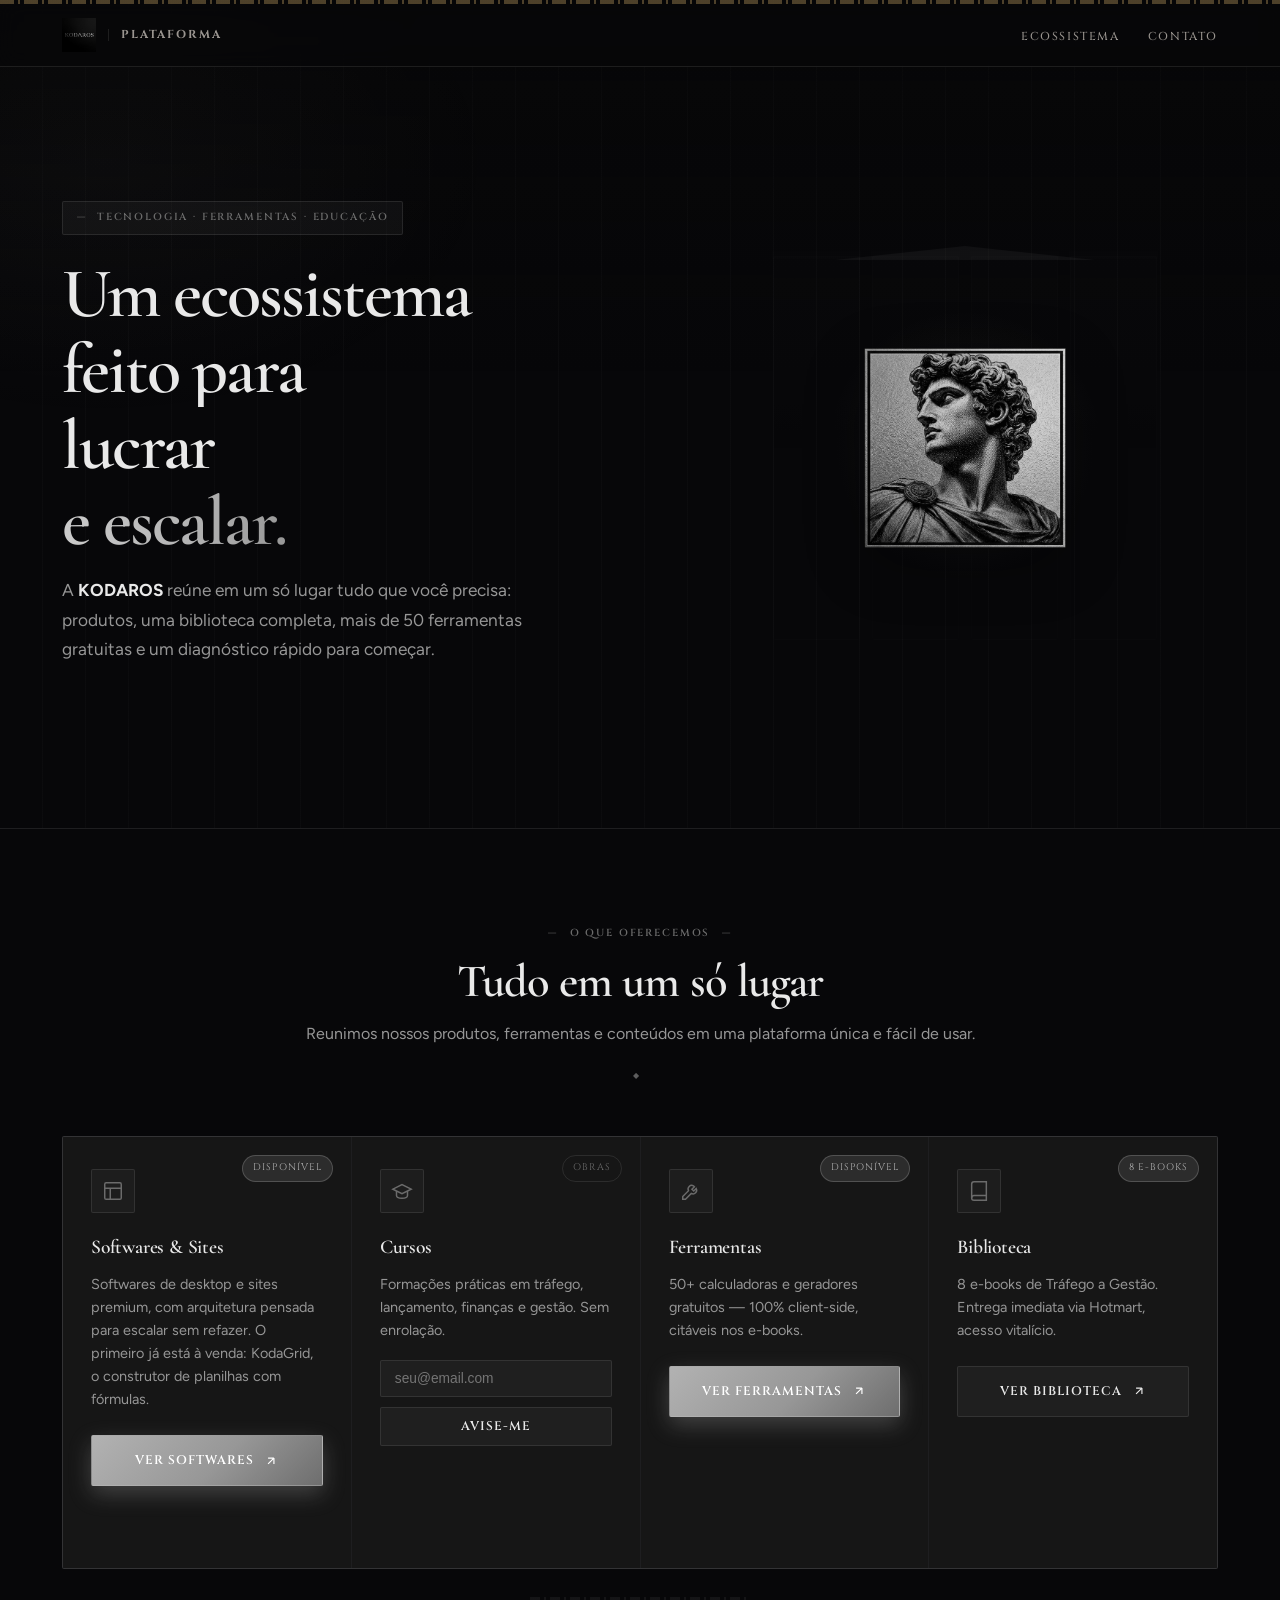
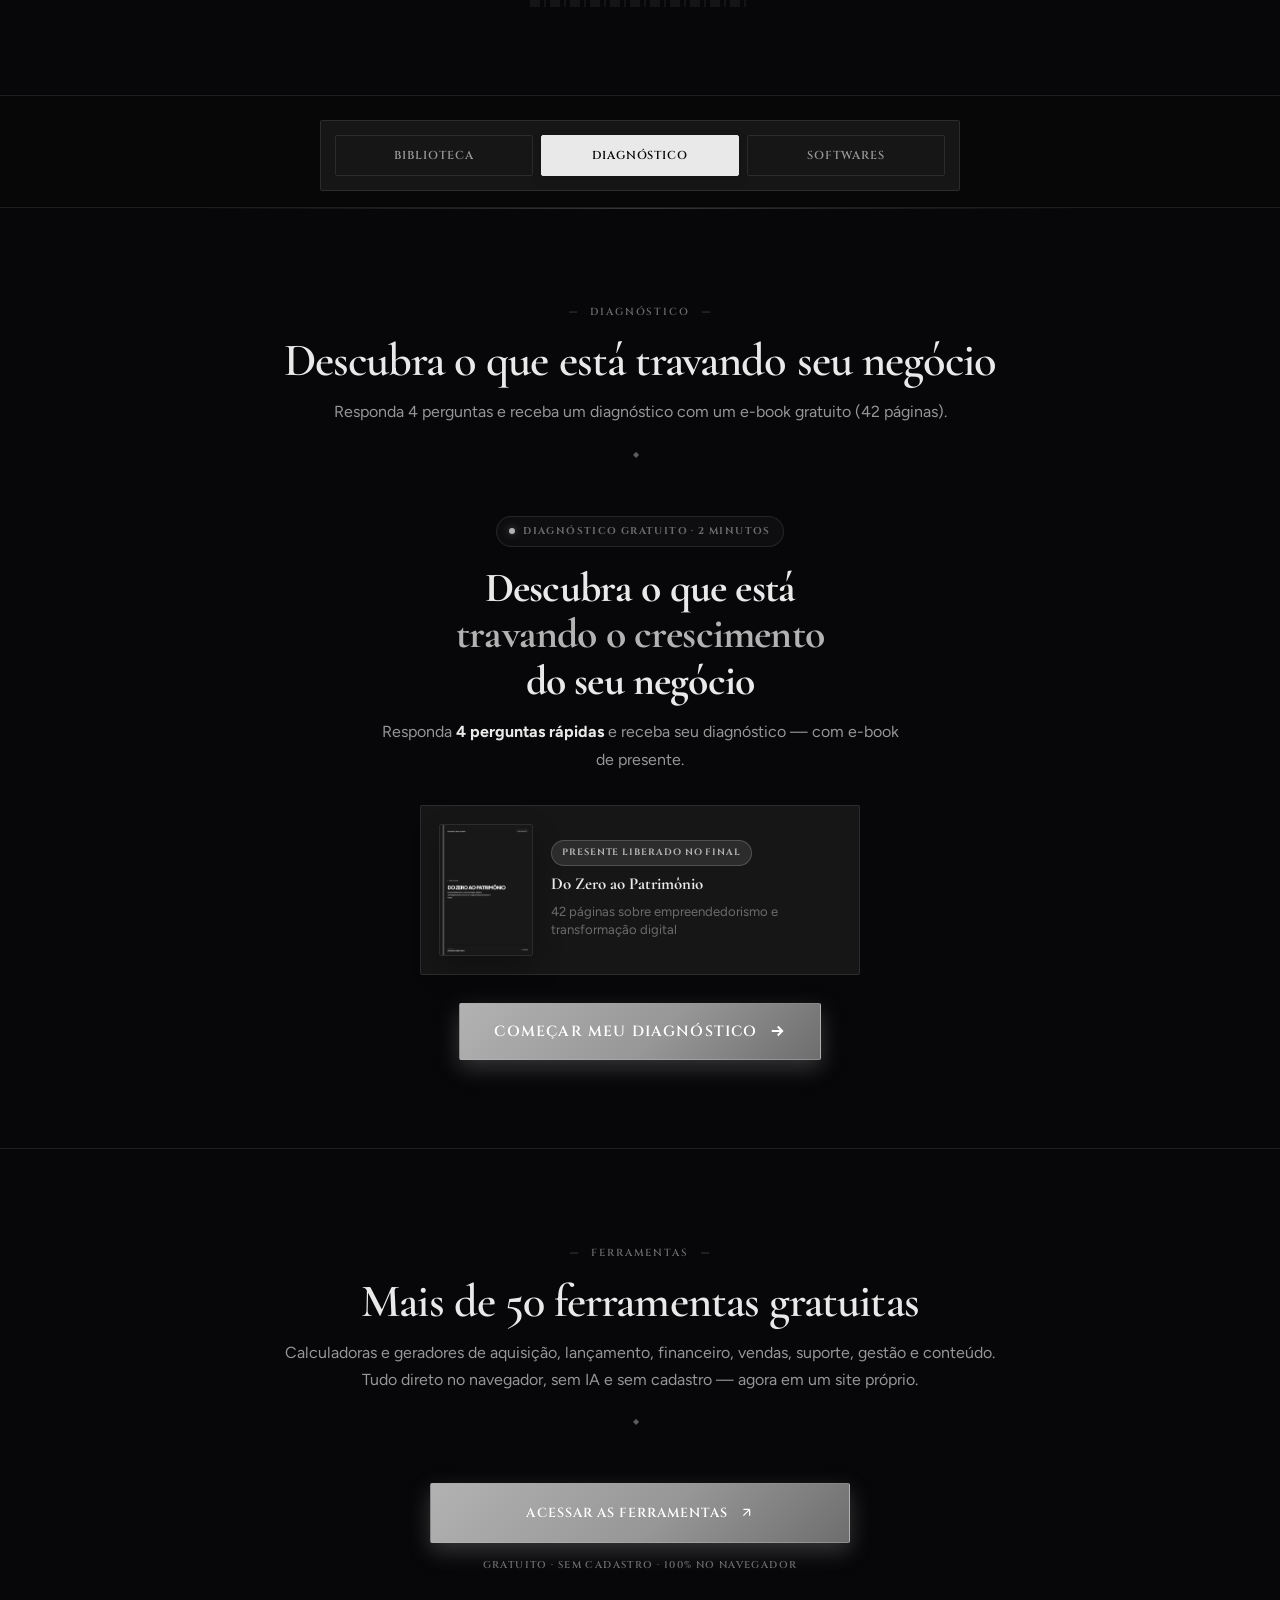
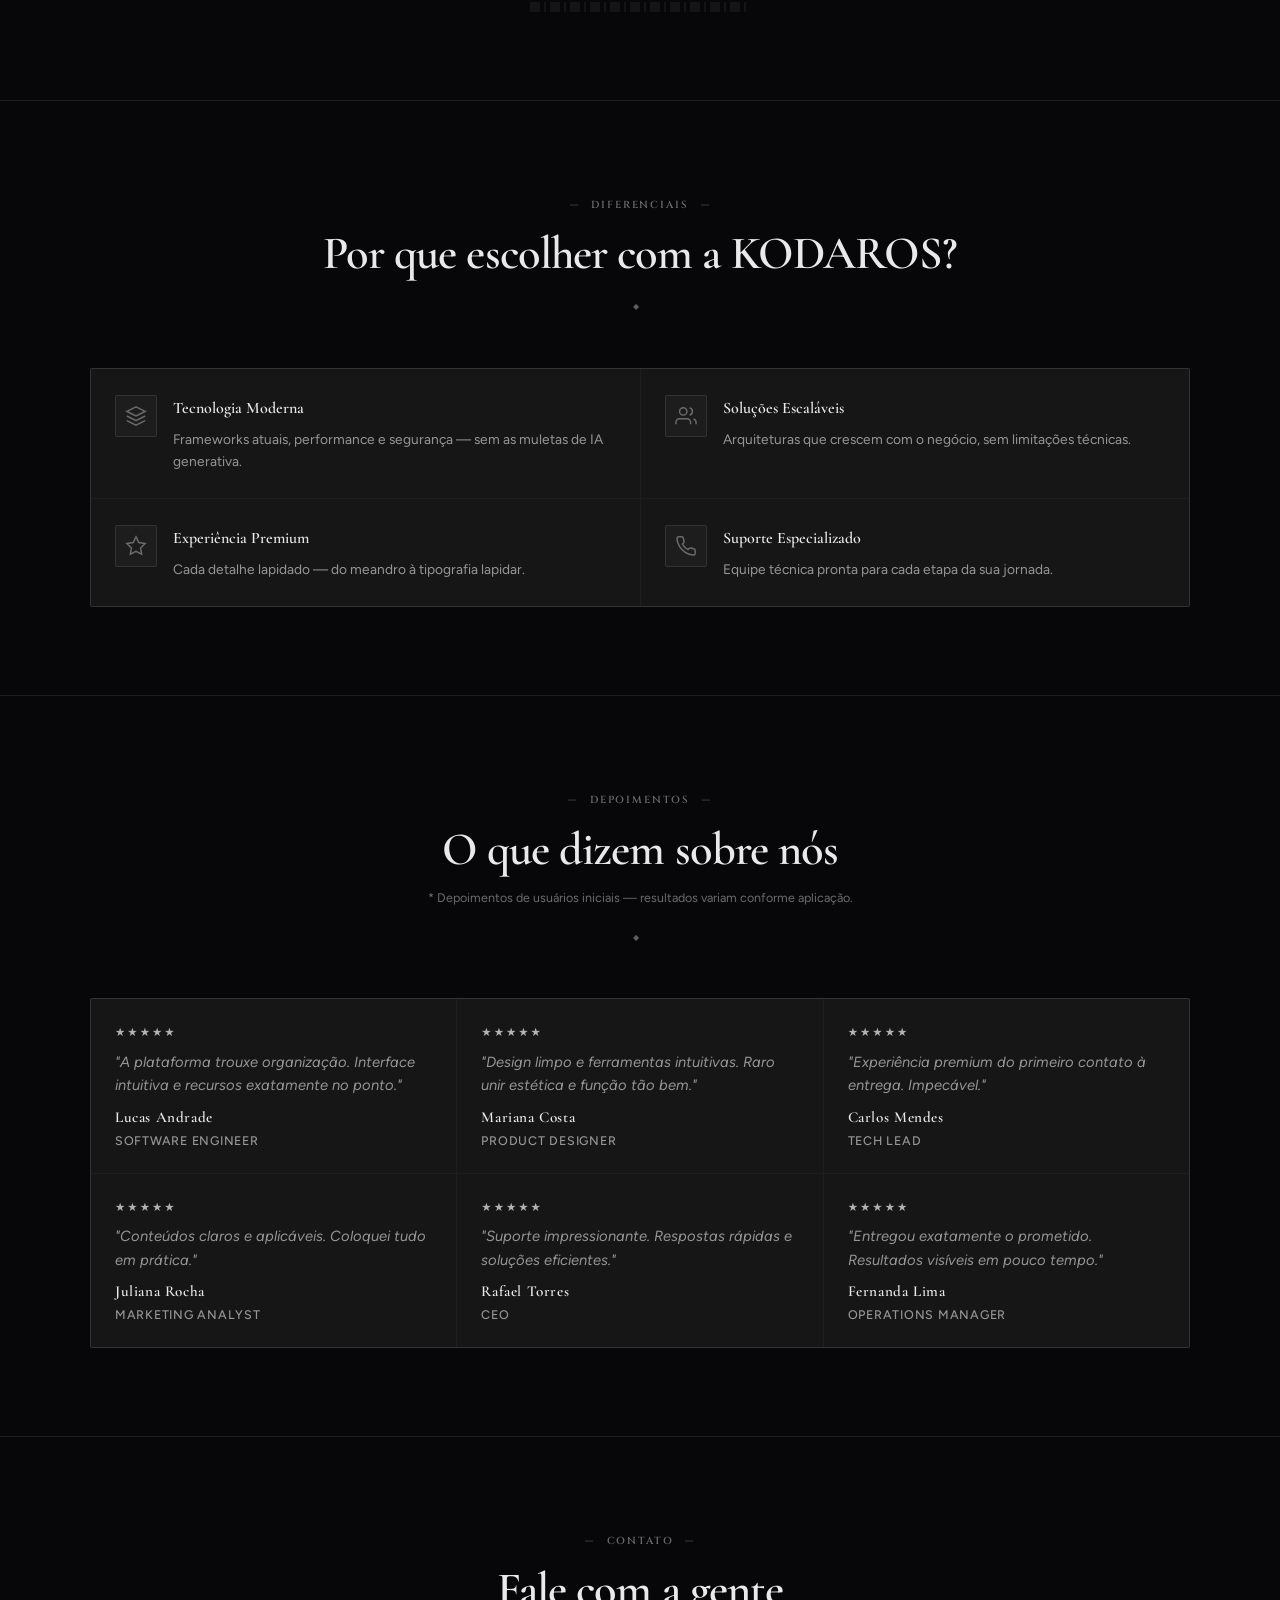
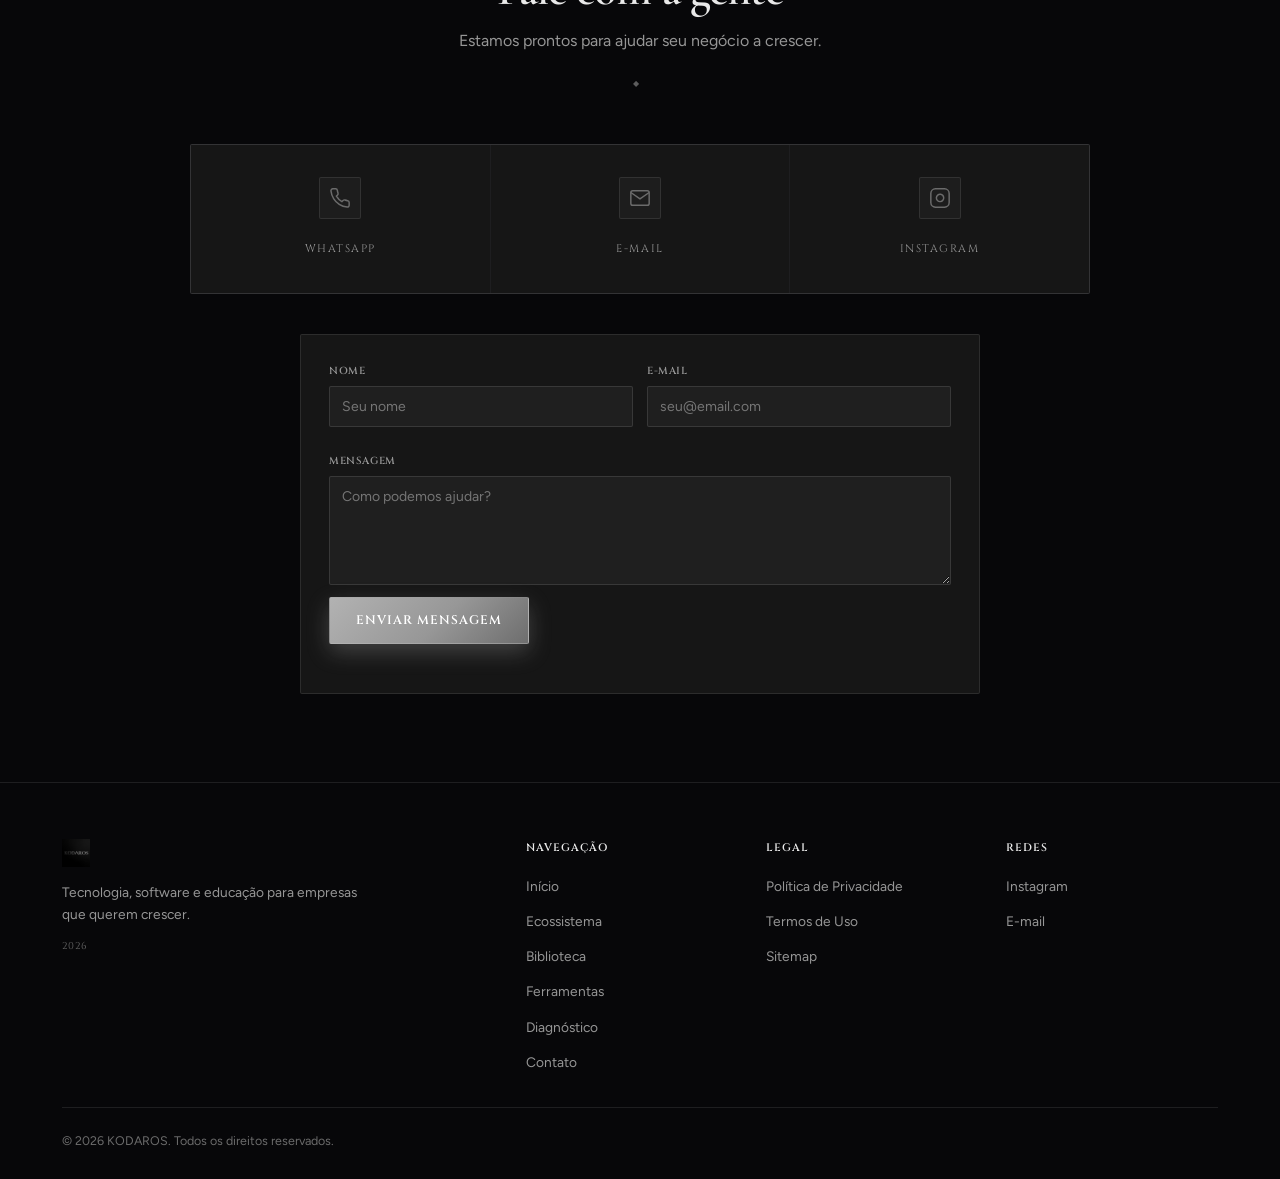
==== commit ae869dfb: "feat: card Softwares & Sites com CTA para a aba Softwares; descrição do KodaGrid atualizada com o te" ====
--- a/index.html
+++ b/index.html
@@ -70,11 +70,11 @@
     </div>
     <div class="stoa-grid">
       <article class="stoa-card reveal">
-        <span class="stoa-status">Obras</span>
+        <span class="stoa-status live">Disponível</span>
         <div class="stoa-icon"><svg width="22" height="22" viewBox="0 0 24 24" fill="none" stroke="currentColor" stroke-width="1.6"><rect x="3" y="3" width="18" height="18" rx="1.5"/><path d="M3 9h18M9 21V9"/></svg></div>
         <h3>Softwares & Sites</h3>
-        <p>Sites premium e softwares sob medida. Arquitetura pensada para escalar sem refazer.</p>
-        <form class="notify-form" data-notify="softwares" onsubmit="return handleNotify(event)"><label class="sr-only" for="n-soft">E-mail</label><input id="n-soft" type="email" placeholder="seu@email.com" required style="width:100%;padding:10px 14px;border-radius:2px;border:1px solid var(--hairline);background:rgba(237,233,225,0.04);color:var(--ink-primary);font-size:.86rem"><button type="submit" class="btn btn-stone" style="margin-top:10px;width:100%;padding:10px">Avise-me</button><p class="notify-msg"></p></form>
+        <p>Softwares de desktop e sites premium, com arquitetura pensada para escalar sem refazer. O primeiro já está à venda: KodaGrid, o construtor de planilhas com fórmulas.</p>
+        <a href="#softwares" class="btn btn-aurea" style="margin-top:6px;width:100%"><span>Ver softwares</span> <svg width="14" height="14" viewBox="0 0 24 24" fill="none" stroke="currentColor" stroke-width="2"><path d="M7 17L17 7M17 7H7M17 7V17"/></svg></a>
       </article>
       <article class="stoa-card reveal">
         <span class="stoa-status">Obras</span>
@@ -227,11 +227,13 @@
       <div class="software-body">
         <span class="ebook-badge">Software · Windows</span>
         <h3 class="ebook-title">KodaGrid — Construtor de Planilhas com Fórmulas</h3>
-        <p class="ebook-desc">Monte planilhas profissionais de Excel sem precisar dominar fórmulas: templates prontos, colunas com cores, listas suspensas, fórmulas automáticas, preview exato e exportação .xlsx. 100% offline, sem IA.</p>
+        <p class="ebook-desc">KodaGrid é o construtor visual de planilhas da KODAROS. Sem precisar dominar o Excel, monte colunas, defina tipos (Texto, Número, Moeda R$, Data, Lista dropdown, Fórmula), personalize cores e use presets inteligentes (SOMA, %, SE, Acumulado). Gere arquivos .xlsx profissionais com fórmulas vivas, filtros, linha TOTAL e validação de dados. Inclui 13 templates prontos, preview ao vivo e salvamento de modelos reutilizáveis. Rápido, offline e 100% no seu PC.</p>
         <ul class="software-feats">
-          <li>13 templates prontos: fluxo de caixa, precificação, estoque, comissões e mais</li>
-          <li>Fórmulas automáticas com preview exato antes de gerar o arquivo</li>
-          <li>Exporta .xlsx com cabeçalhos coloridos, bordas, filtros e linha de total</li>
+          <li>Colunas como peças de montar: Texto, Número, Moeda R$, Data, Lista dropdown e Fórmula</li>
+          <li>Presets inteligentes de fórmula por clique: SOMA, %, SE e Acumulado</li>
+          <li>13 templates prontos: Fluxo de Caixa, Precificação, Estoque, Orçamento e mais</li>
+          <li>Gera .xlsx com fórmulas vivas, cabeçalho colorido, filtro congelado e linha TOTAL</li>
+          <li>Preview ao vivo e salvamento de modelos reutilizáveis</li>
           <li>100% offline · Windows · Suporte: kodaros01@gmail.com</li>
         </ul>
         <div class="ebook-price"><span class="now">R$ 779,00</span></div>
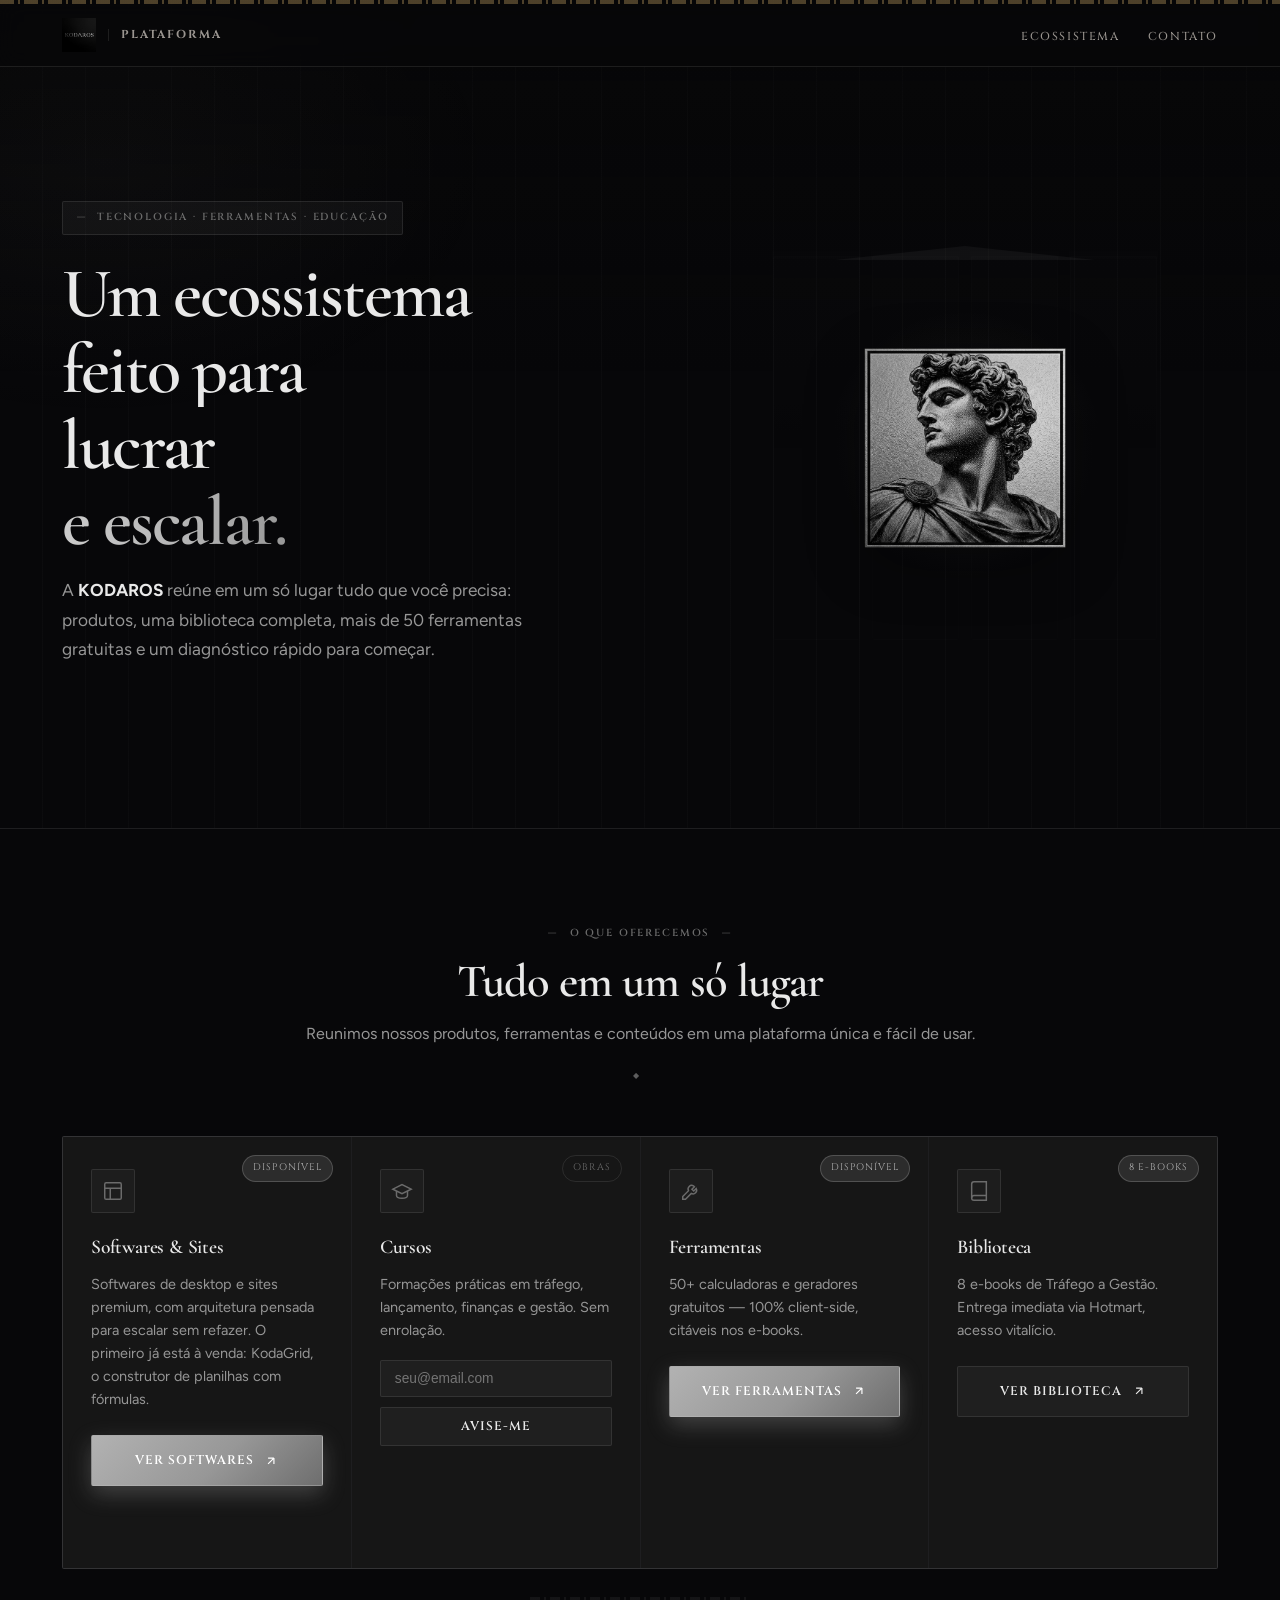
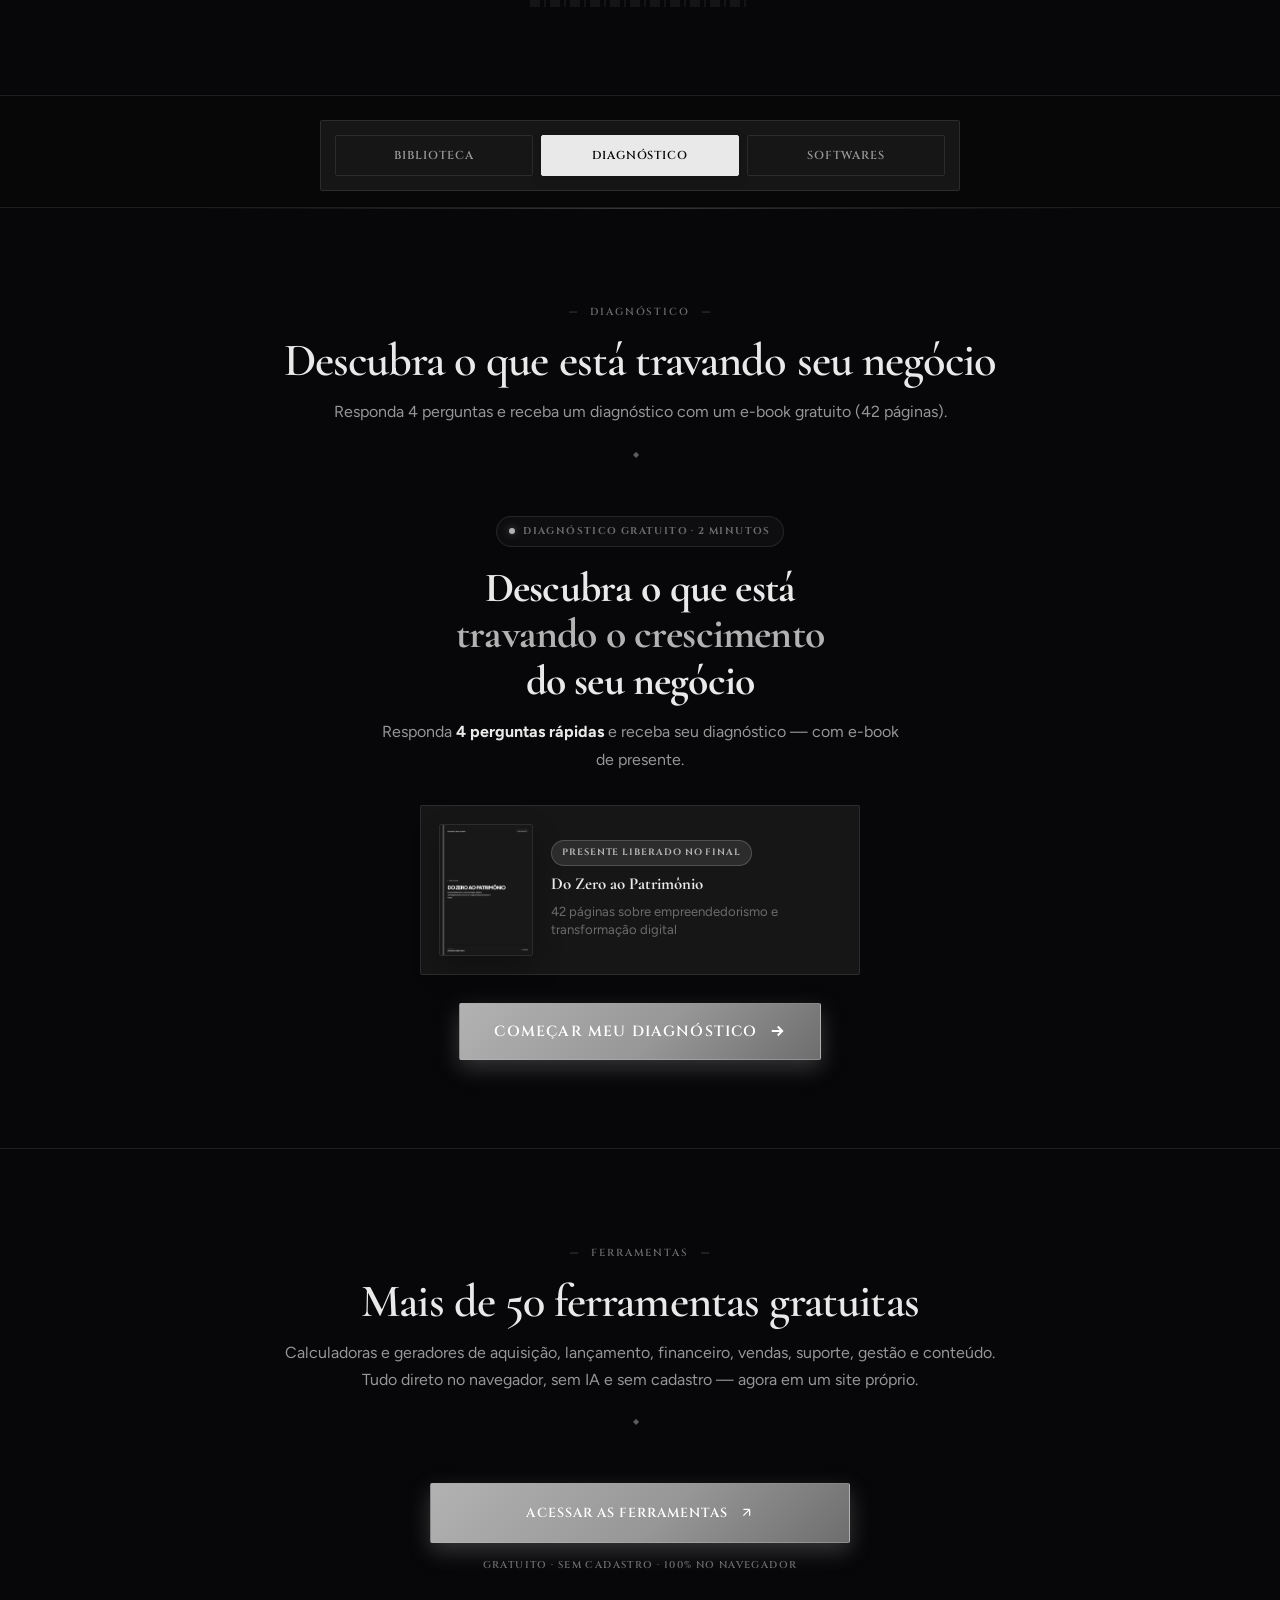
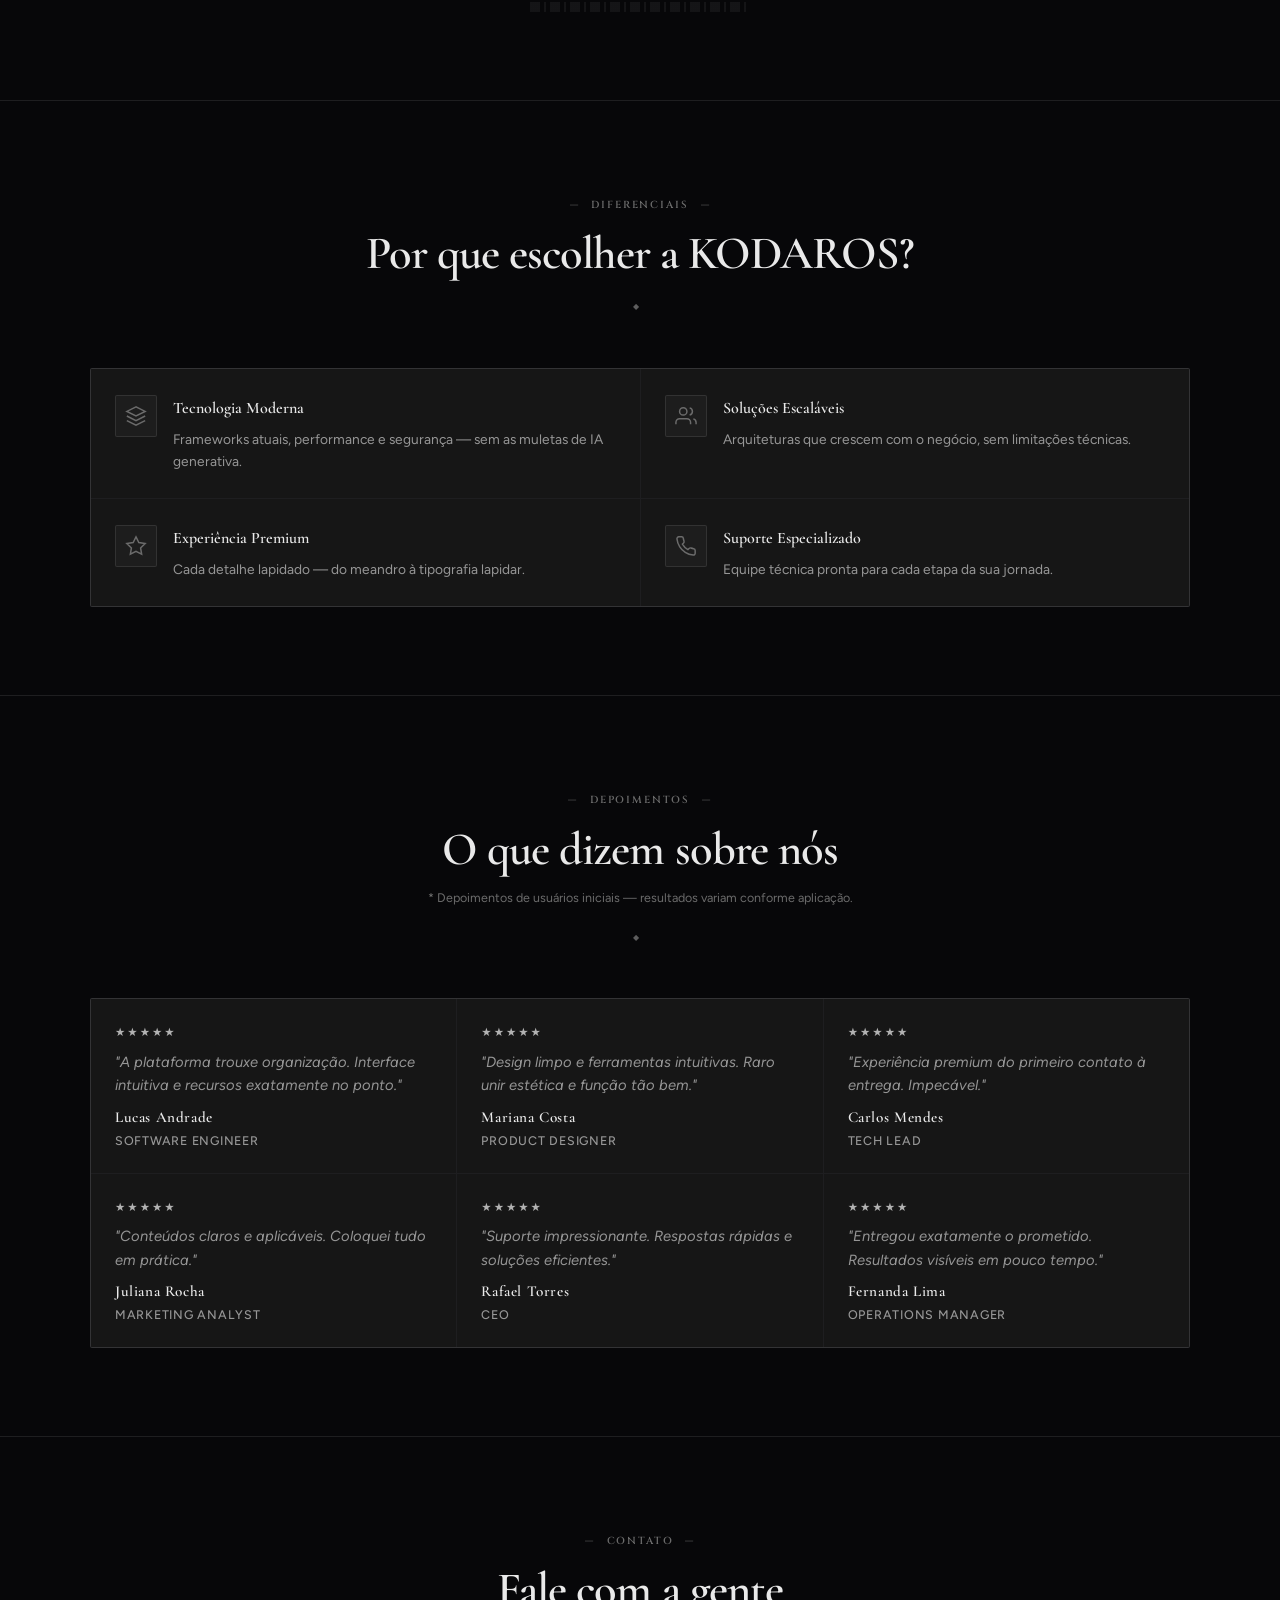
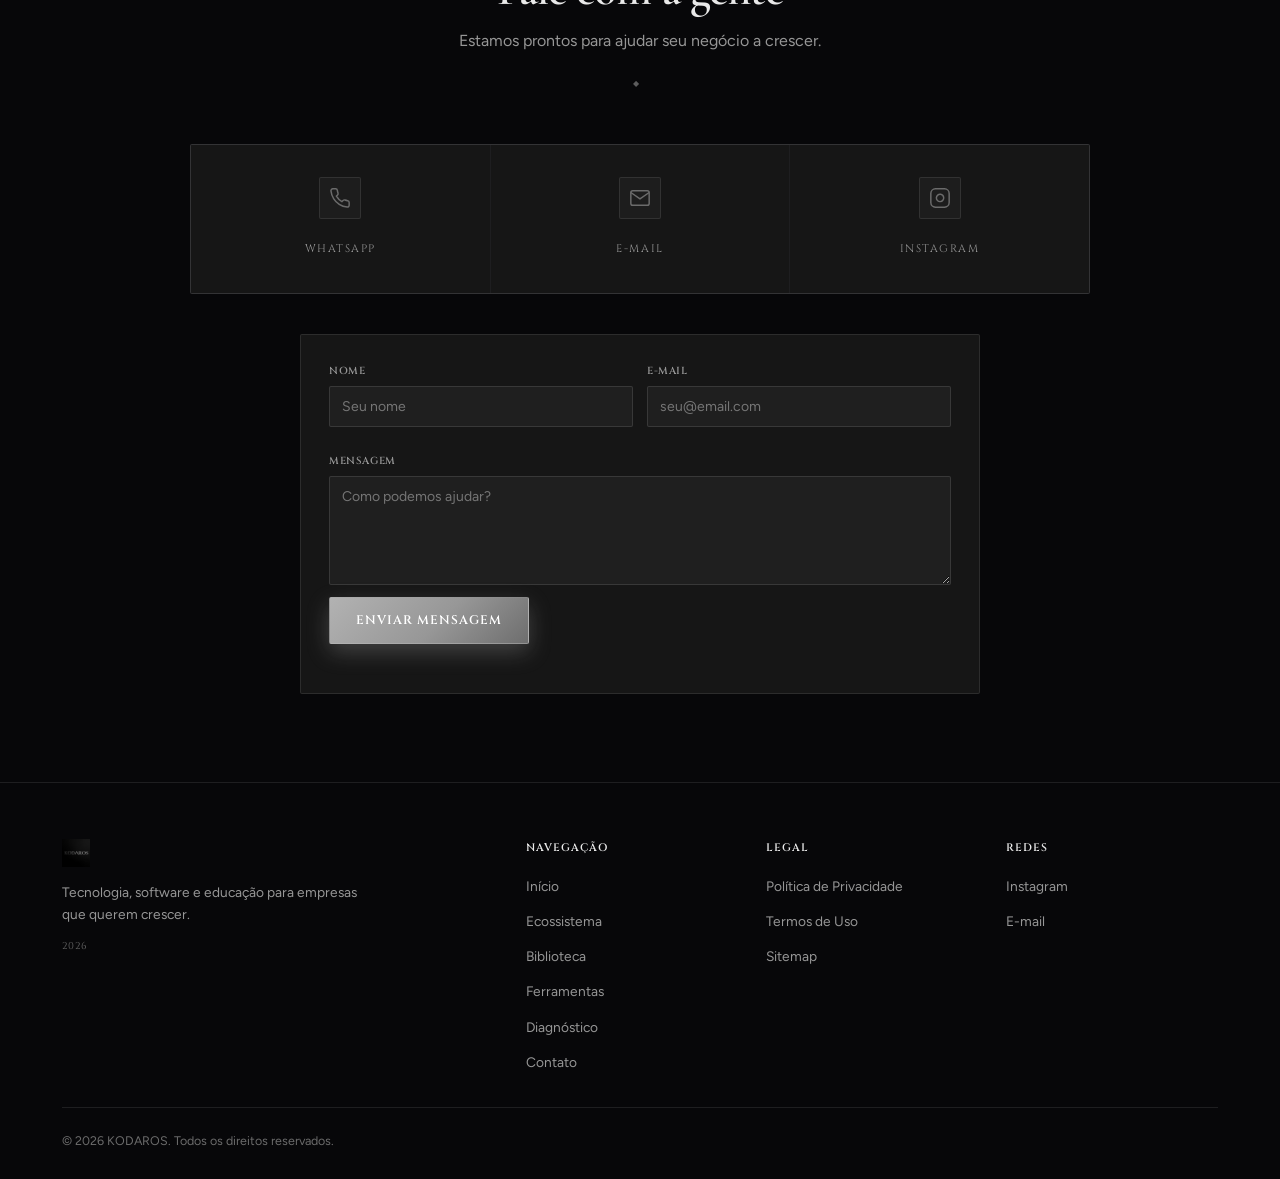
==== commit 030d166d: "fix: remove 'com' do titulo 'Por que escolher a KODAROS?'" ====
--- a/index.html
+++ b/index.html
@@ -228,6 +228,7 @@
         <span class="ebook-badge">Software · Windows</span>
         <h3 class="ebook-title">KodaGrid — Construtor de Planilhas com Fórmulas</h3>
         <p class="ebook-desc">KodaGrid é o construtor visual de planilhas da KODAROS. Sem precisar dominar o Excel, monte colunas, defina tipos (Texto, Número, Moeda R$, Data, Lista dropdown, Fórmula), personalize cores e use presets inteligentes (SOMA, %, SE, Acumulado). Gere arquivos .xlsx profissionais com fórmulas vivas, filtros, linha TOTAL e validação de dados. Inclui 13 templates prontos, preview ao vivo e salvamento de modelos reutilizáveis. Rápido, offline e 100% no seu PC.</p>
+        <p class="ebook-desc">App desktop (Electron) para Windows que cria planilhas Excel profissionais visualmente. Você monta colunas como peças de LEGO, escolhe o tipo e a cor, configura fórmulas por clique e preenche os valores na hora. Gera .xlsx com fórmulas vivas, cabeçalho colorido, filtro congelado, linha TOTAL com SOMA() e dropdowns validados. Vem com 13 templates (templates.js:2) - Fluxo de Caixa, Precificação, Estoque, Orçamento, etc. + salvar modelos.</p>
         <ul class="software-feats">
           <li>Colunas como peças de montar: Texto, Número, Moeda R$, Data, Lista dropdown e Fórmula</li>
           <li>Presets inteligentes de fórmula por clique: SOMA, %, SE e Acumulado</li>
@@ -267,7 +268,7 @@
   <div class="container">
     <div class="section-header reveal">
       <span class="section-kicker">Diferenciais</span>
-      <h2 class="section-title">Por que escolher com a KODAROS?</h2>
+      <h2 class="section-title">Por que escolher a KODAROS?</h2>
     </div>
     <div class="why-grid">
       <div class="why-card reveal"><div class="why-icon"><svg width="22" height="22" viewBox="0 0 24 24" fill="none" stroke="currentColor" stroke-width="1.6"><path d="M12 2L2 7l10 5 10-5-10-5z"/><path d="M2 17l10 5 10-5"/><path d="M2 12l10 5 10-5"/></svg></div><div><h3>Tecnologia Moderna</h3><p>Frameworks atuais, performance e segurança — sem as muletas de IA generativa.</p></div></div>
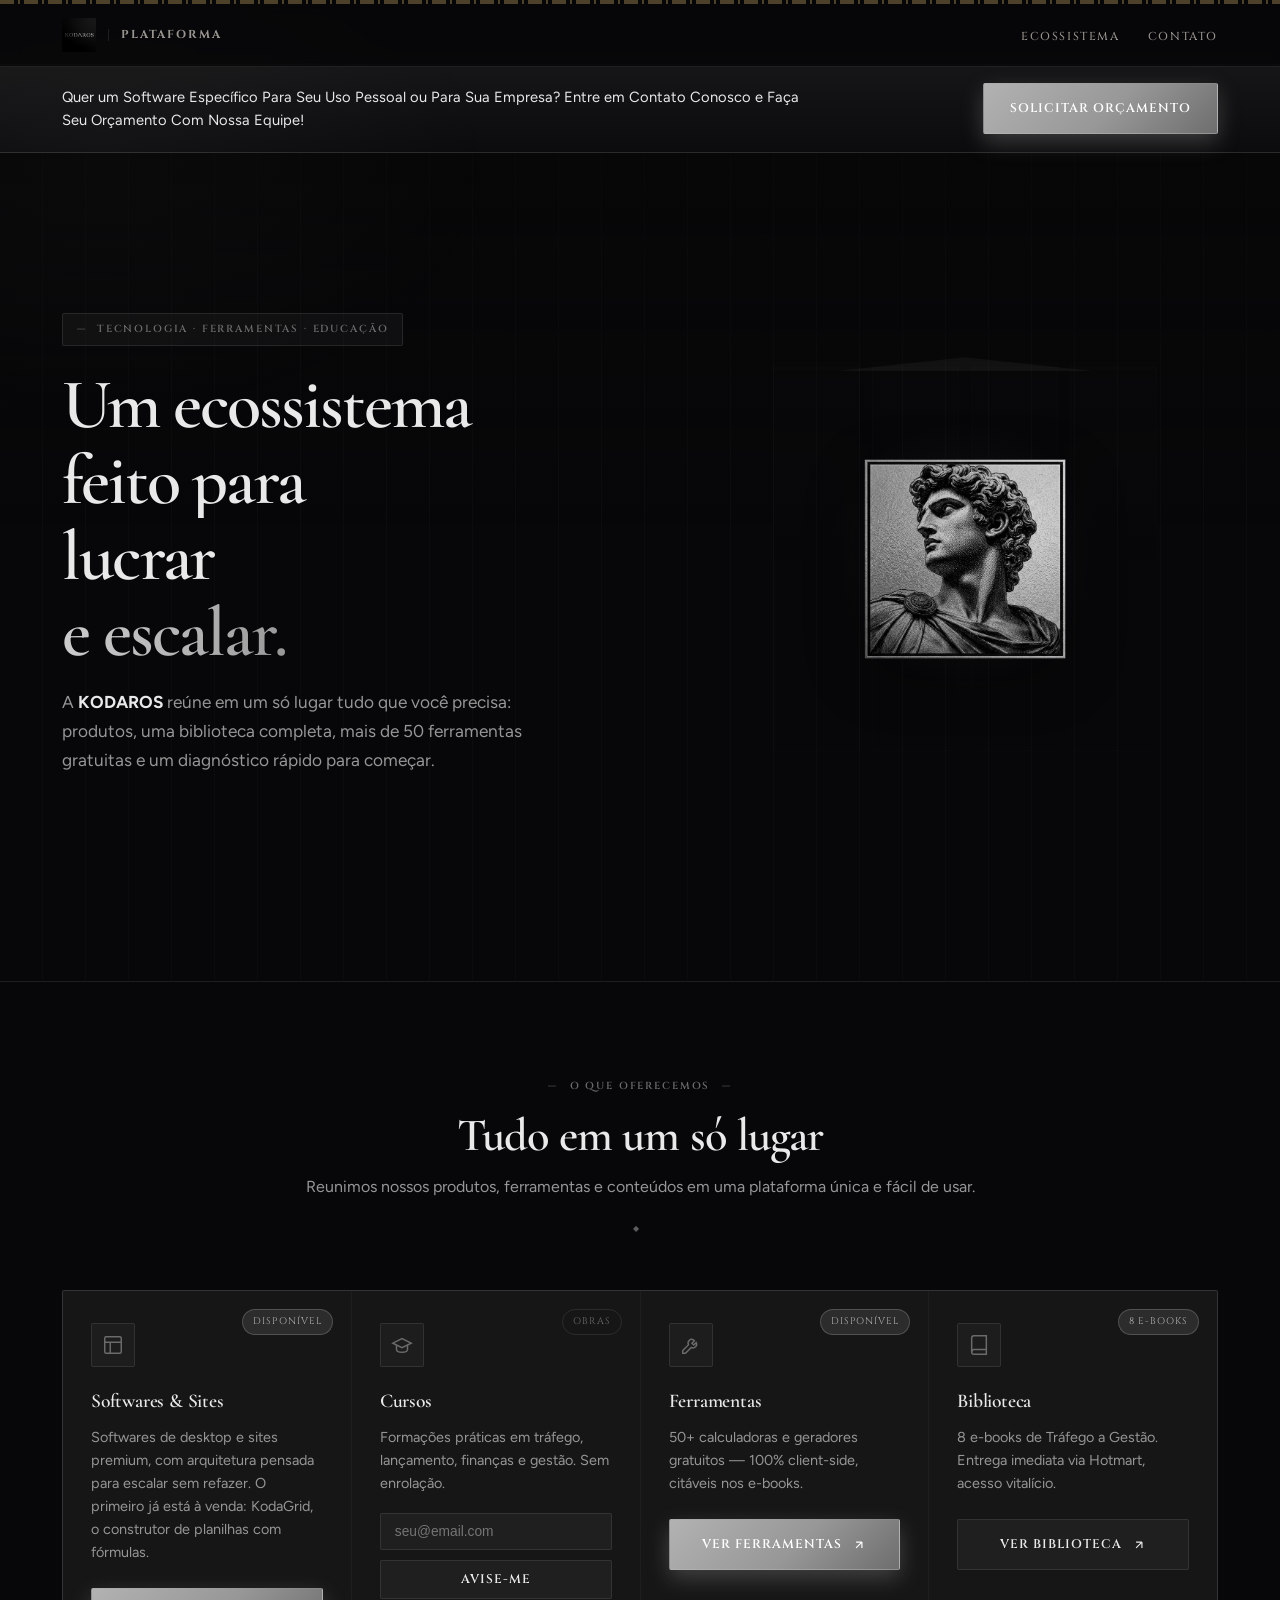
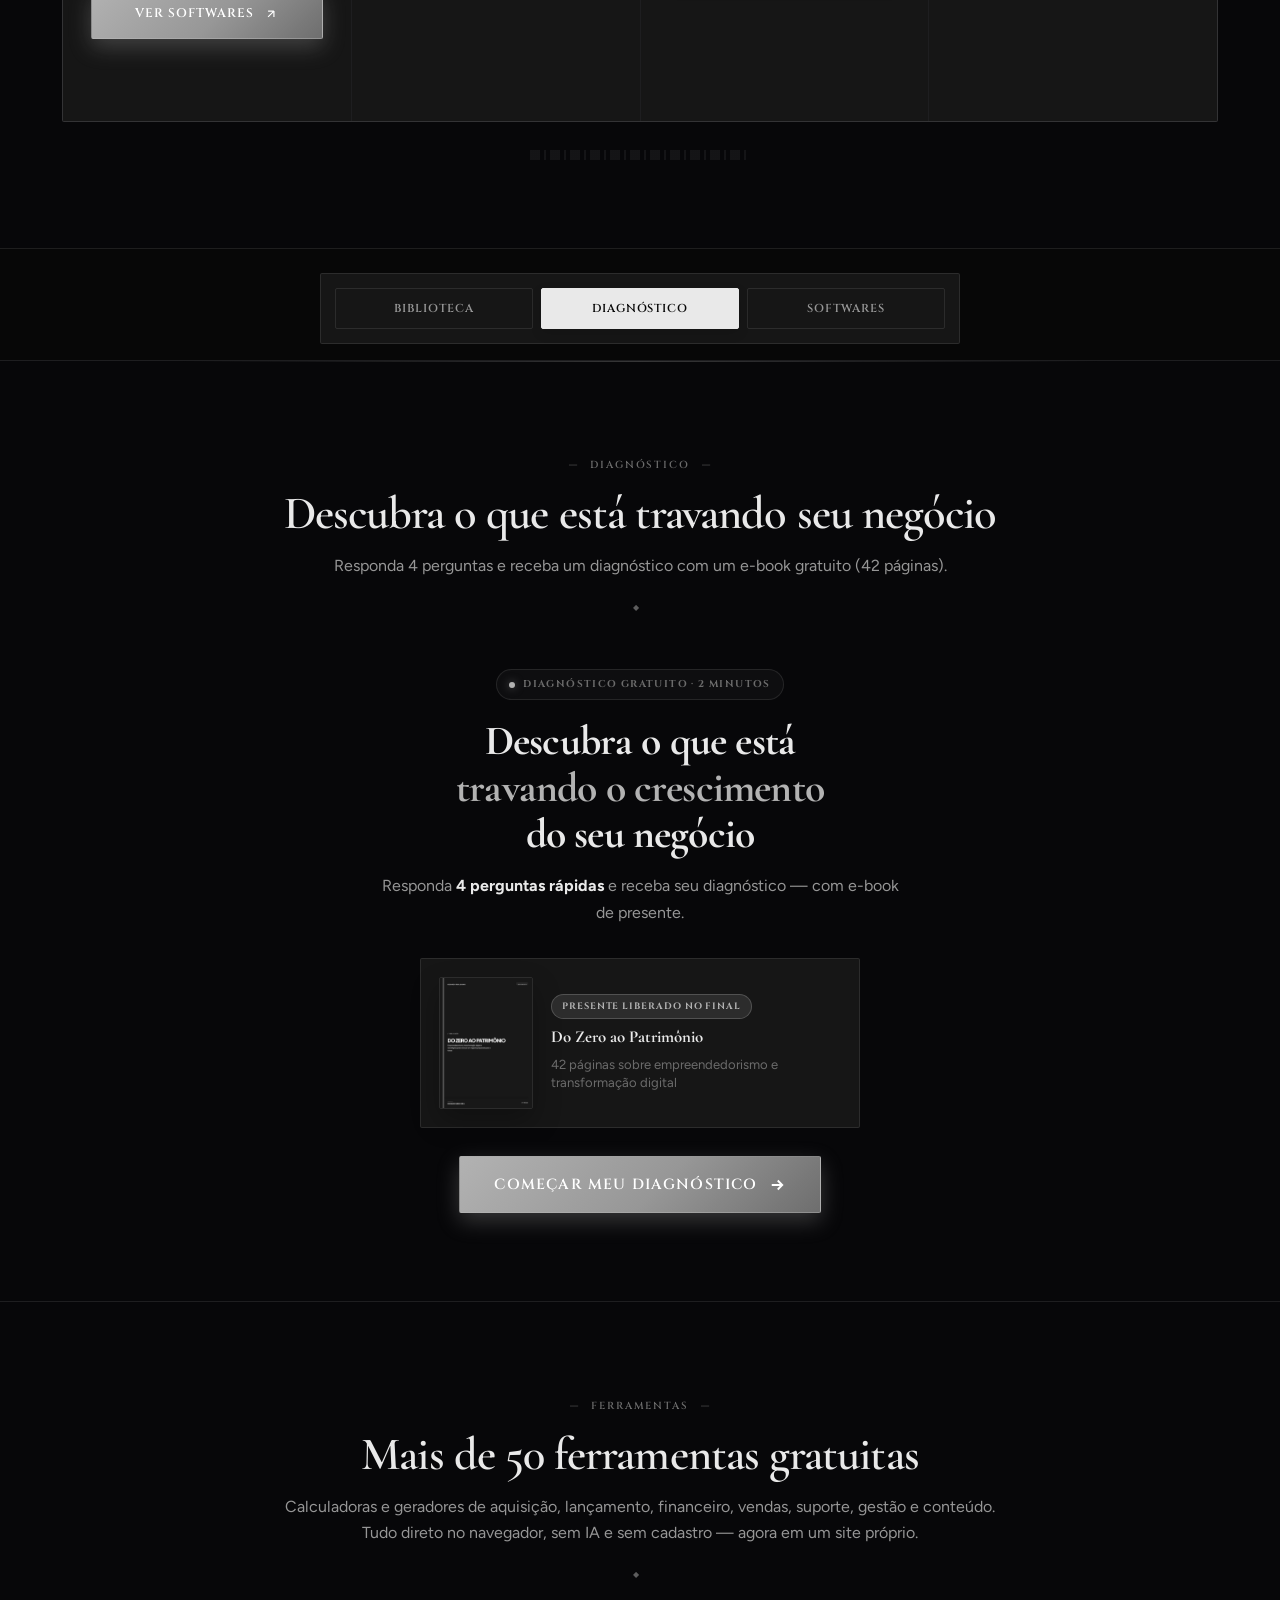
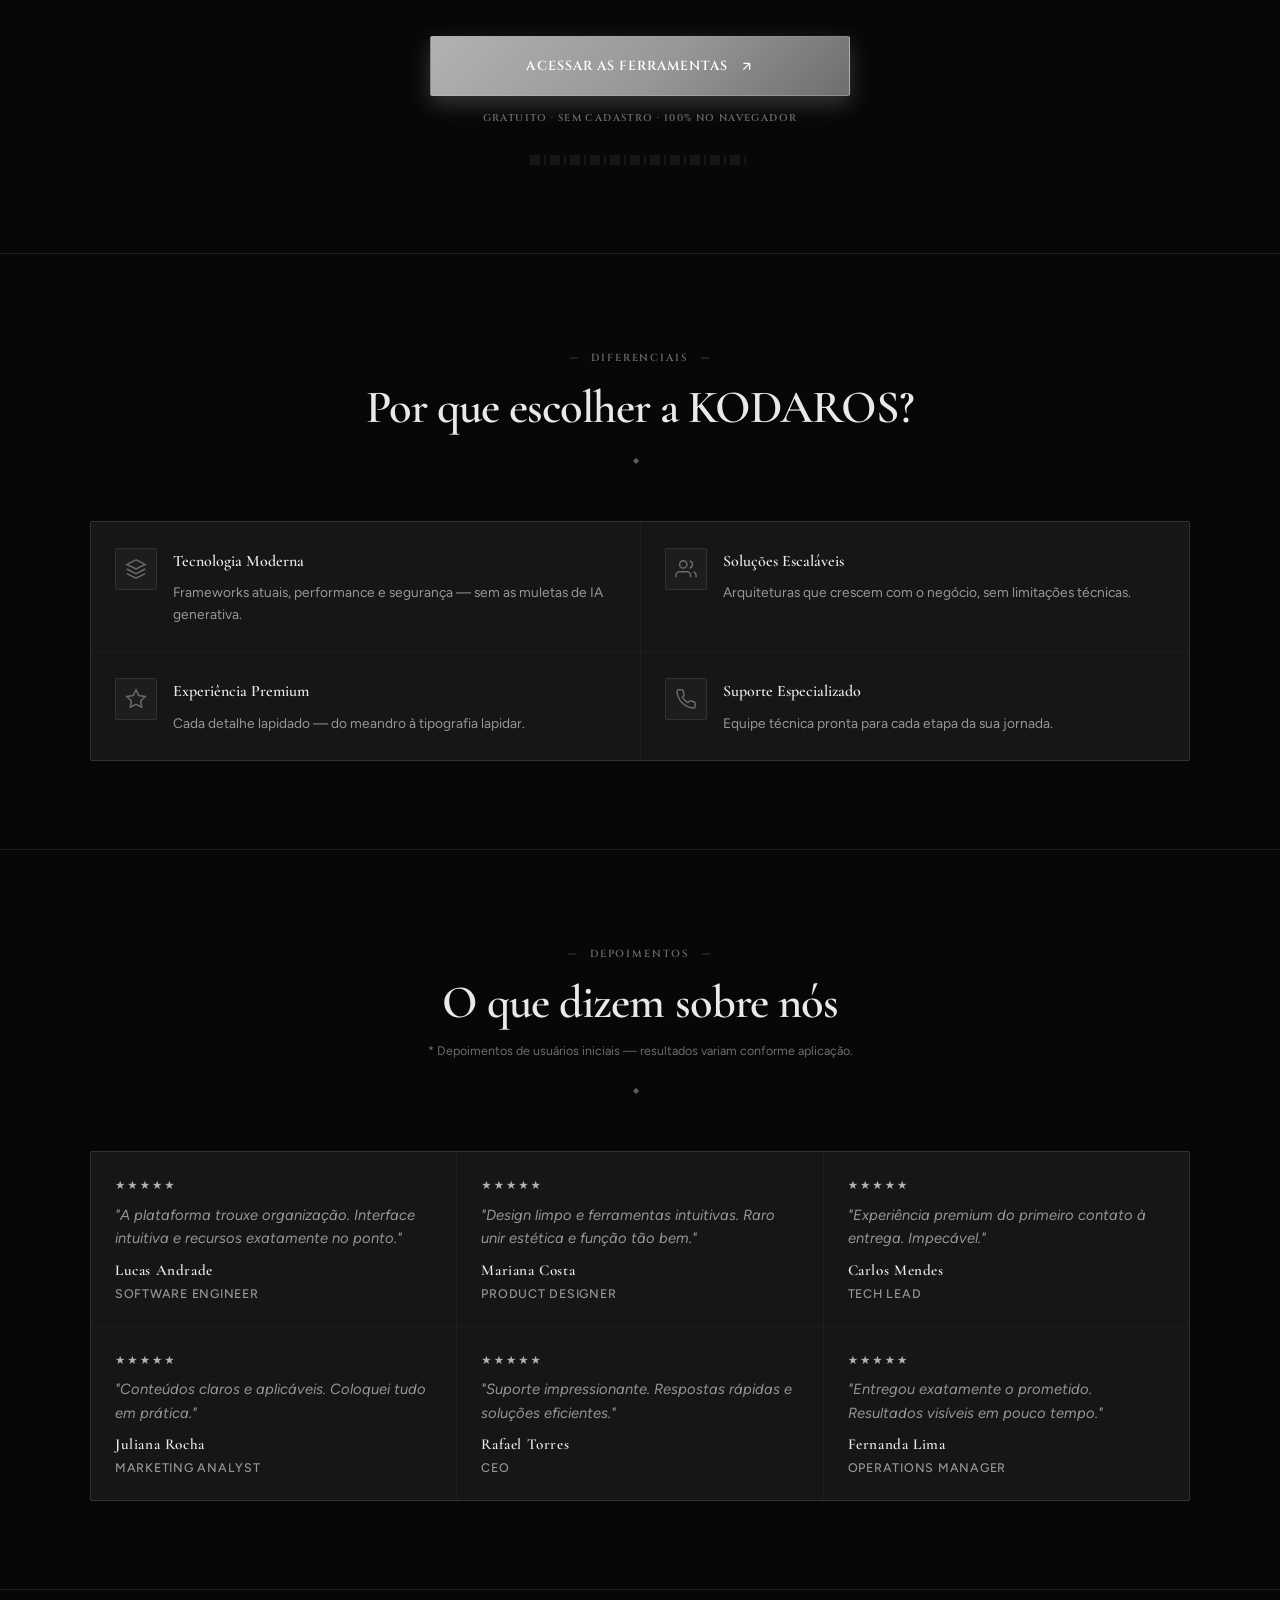
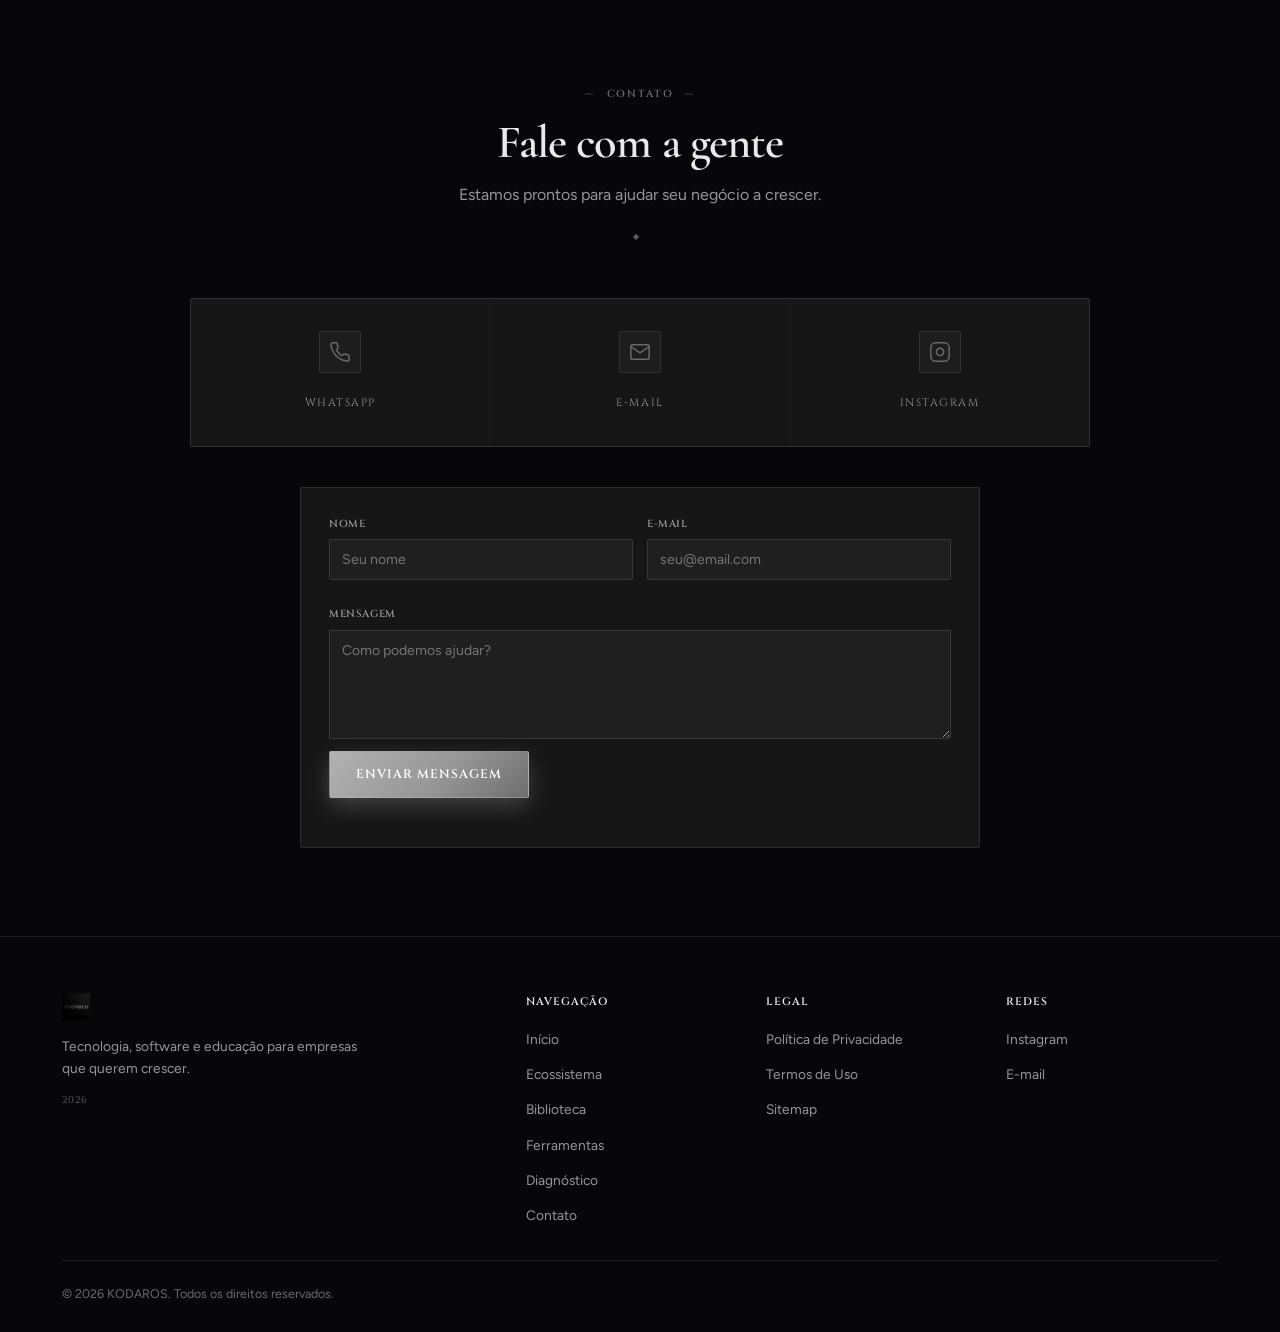
==== commit 4a44d21e: "feat: banner de orçamento no topo — CTA mailto para software sob medida - Mensagem: Quer um Software" ====
--- a/index.html
+++ b/index.html
@@ -36,6 +36,14 @@
   </div>
 </nav>
 <div class="page-wrap">
+
+<!-- ORÇAMENTO — CTA no topo -->
+<section class="orcamento-banner" aria-label="Orçamento de software sob medida">
+  <div class="container orcamento-banner-inner">
+    <p class="orcamento-banner-text">Quer um Software Específico Para Seu Uso Pessoal ou Para Sua Empresa? Entre em Contato Conosco e Faça Seu Orçamento Com Nossa Equipe!</p>
+    <a class="btn btn-aurea orcamento-banner-cta" href="mailto:kodaros01@gmail.com?subject=Or%C3%A7amento%20%E2%80%94%20Software%20Sob%20Medida%20KODAROS&amp;body=Ol%C3%A1%2C%20equipe%20KODAROS!%0A%0AQuero%20um%20or%C3%A7amento%20para%20um%20software%20sob%20medida%20(uso%20pessoal%20%2F%20empresa).%0A%0ADescreva%20aqui%20sua%20ideia%2Fnecessidade%3A%0A%0A---%0AEnviado%20pela%20Plataforma%20KODAROS">Solicitar orçamento</a>
+  </div>
+</section>
 
 <!-- HERO -->
 <section class="hero" id="inicio">
--- a/style.css
+++ b/style.css
@@ -726,3 +726,11 @@
 .ferramentas-cta-note{font-family:'Cinzel',serif;font-size:.62rem;font-weight:600;letter-spacing:.14em;text-transform:uppercase;color:var(--ink-dim)}
 
 .tool-category h3{margin:40px 0 20px !important; padding:14px; background:rgba(237,233,225,0.03); border:1px solid var(--hairline); border-radius:2px; text-align:center;}
+
+/* ---------- ORÇAMENTO BANNER (topo) ---------- */
+.orcamento-banner{margin-top:64px;background:linear-gradient(180deg,rgba(212,175,106,0.09),rgba(237,233,225,0.025));border-bottom:1px solid var(--hairline);border-top:1px solid var(--hairline);padding:18px 0;position:relative;z-index:1}
+.orcamento-banner-inner{display:flex;align-items:center;justify-content:space-between;gap:18px;flex-wrap:wrap}
+.orcamento-banner-text{font-family:'Figtree',sans-serif;font-size:.92rem;line-height:1.55;color:var(--ink-primary);max-width:760px;margin:0}
+.orcamento-banner-cta{flex-shrink:0;white-space:nowrap}
+.orcamento-banner + .hero{padding-top:48px}
+@media(max-width:768px){.orcamento-banner{margin-top:58px}.orcamento-banner-inner{flex-direction:column;text-align:center}.orcamento-banner-text{max-width:none}.orcamento-banner + .hero{padding-top:36px}}
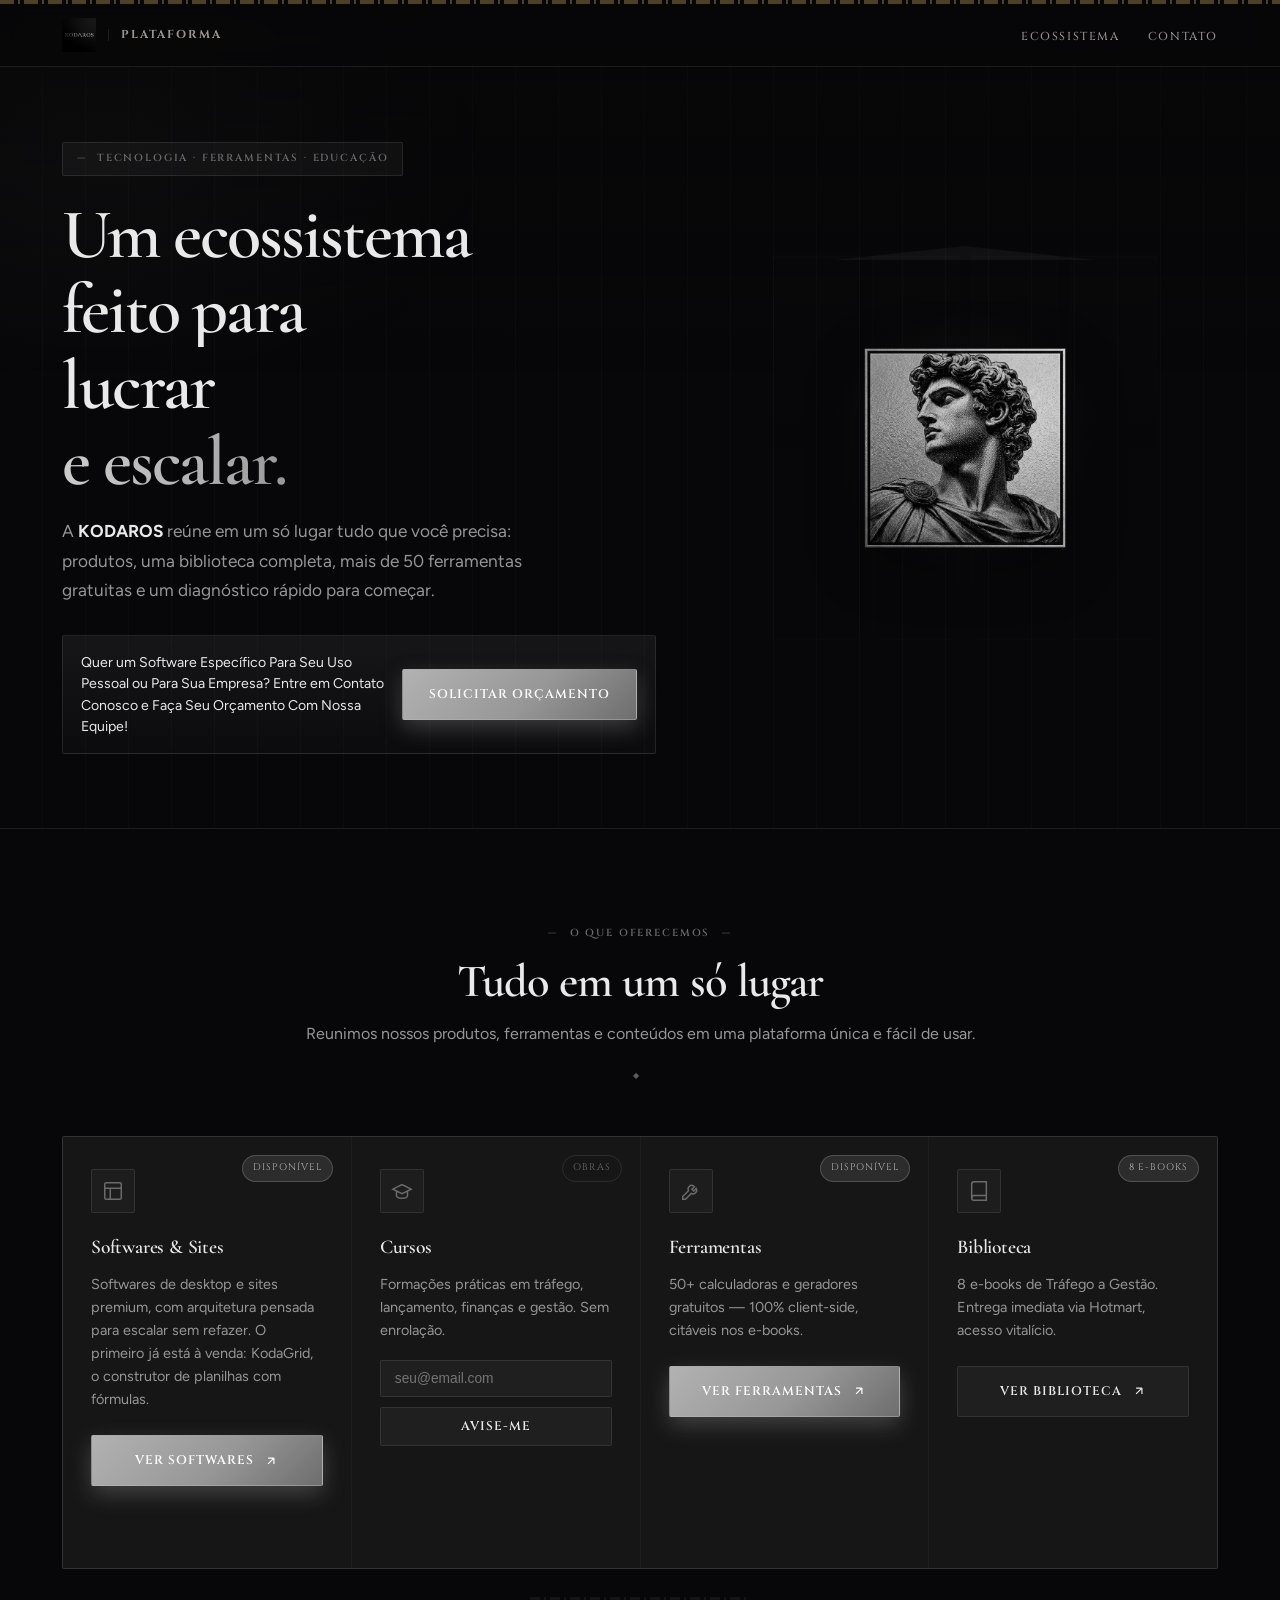
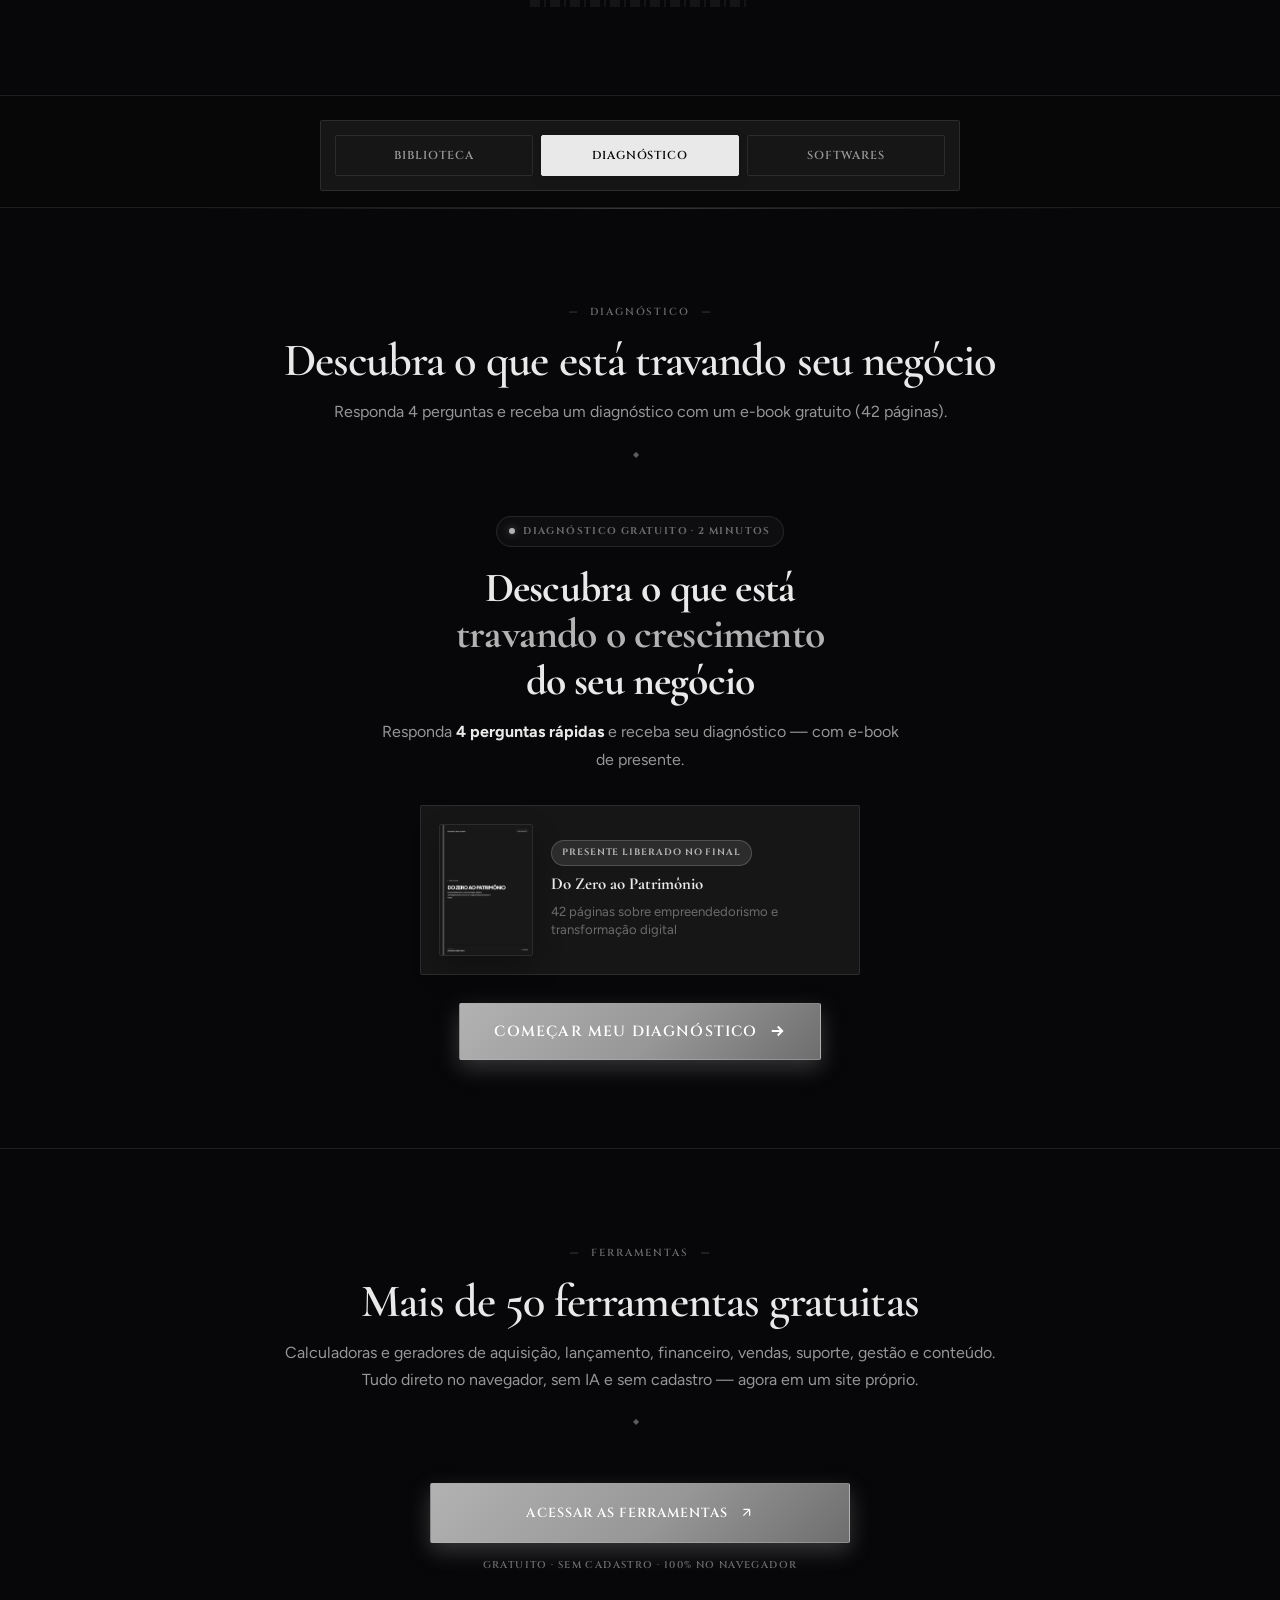
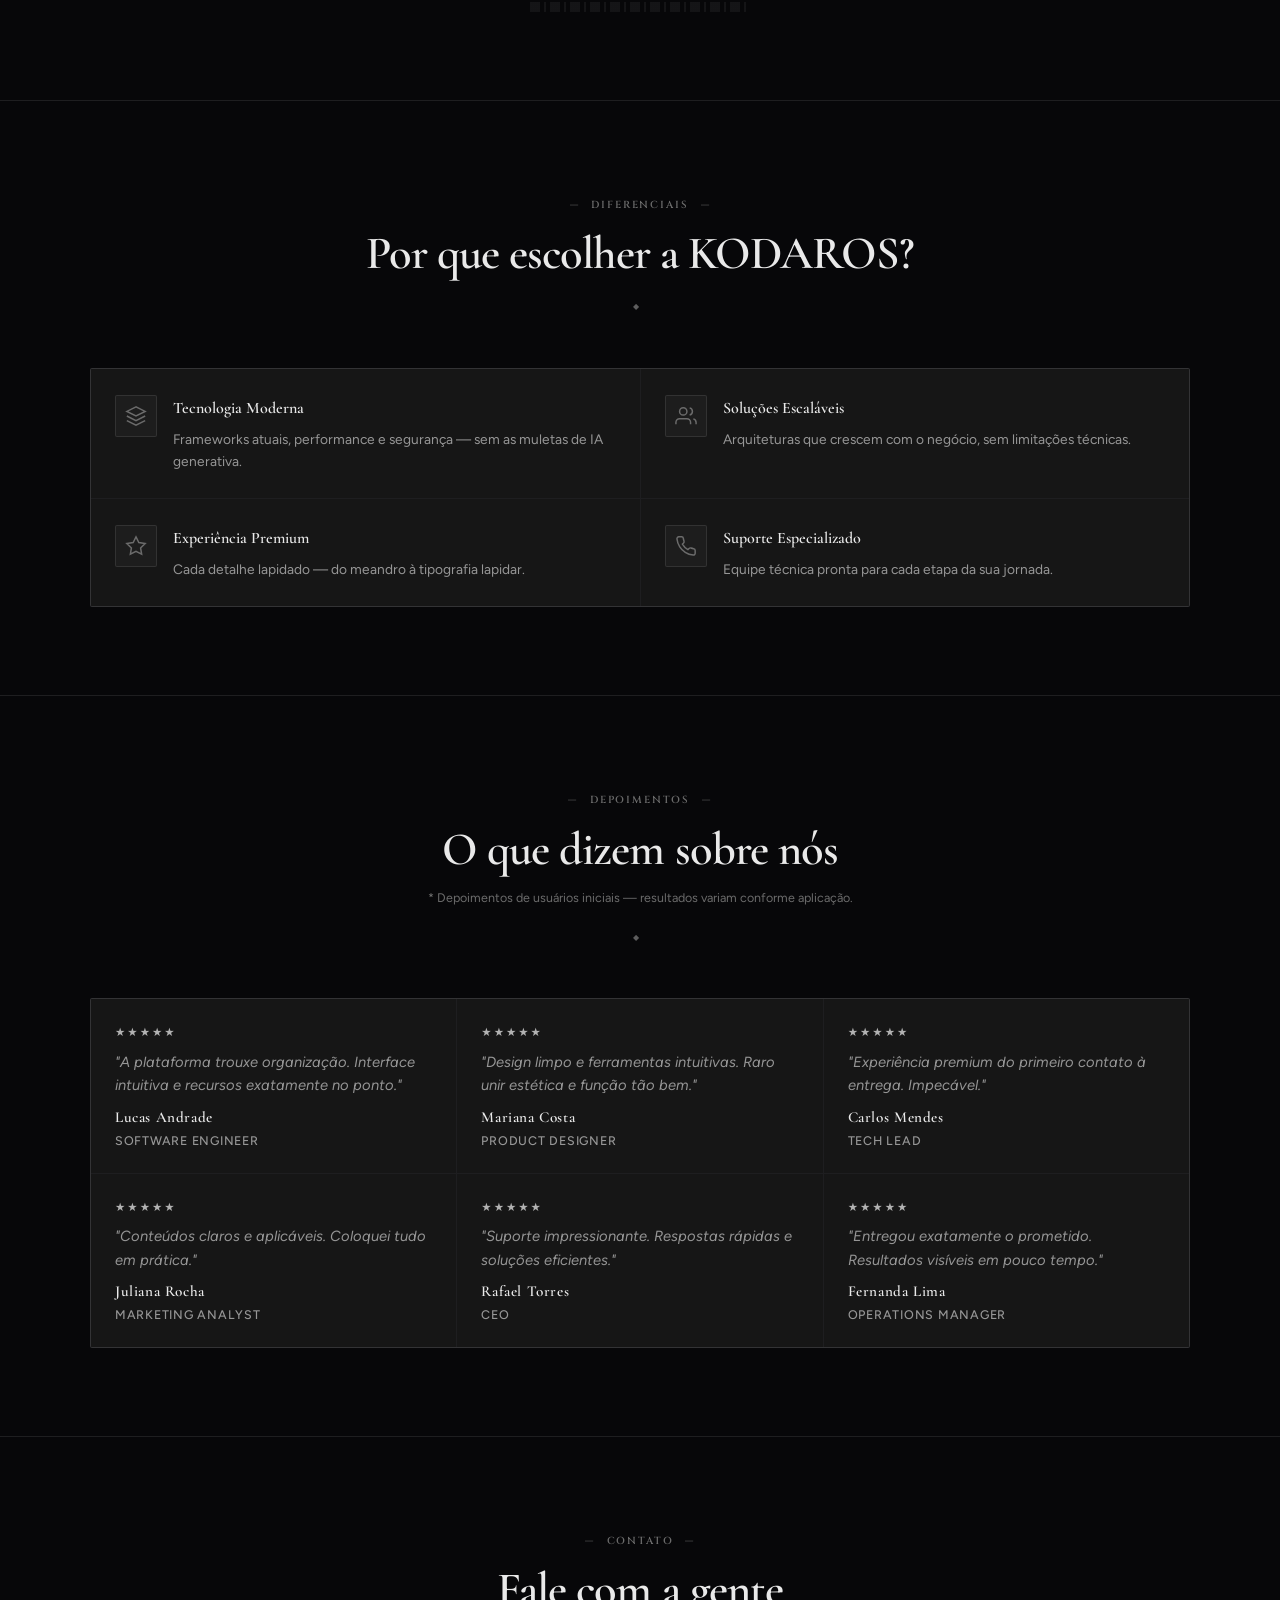
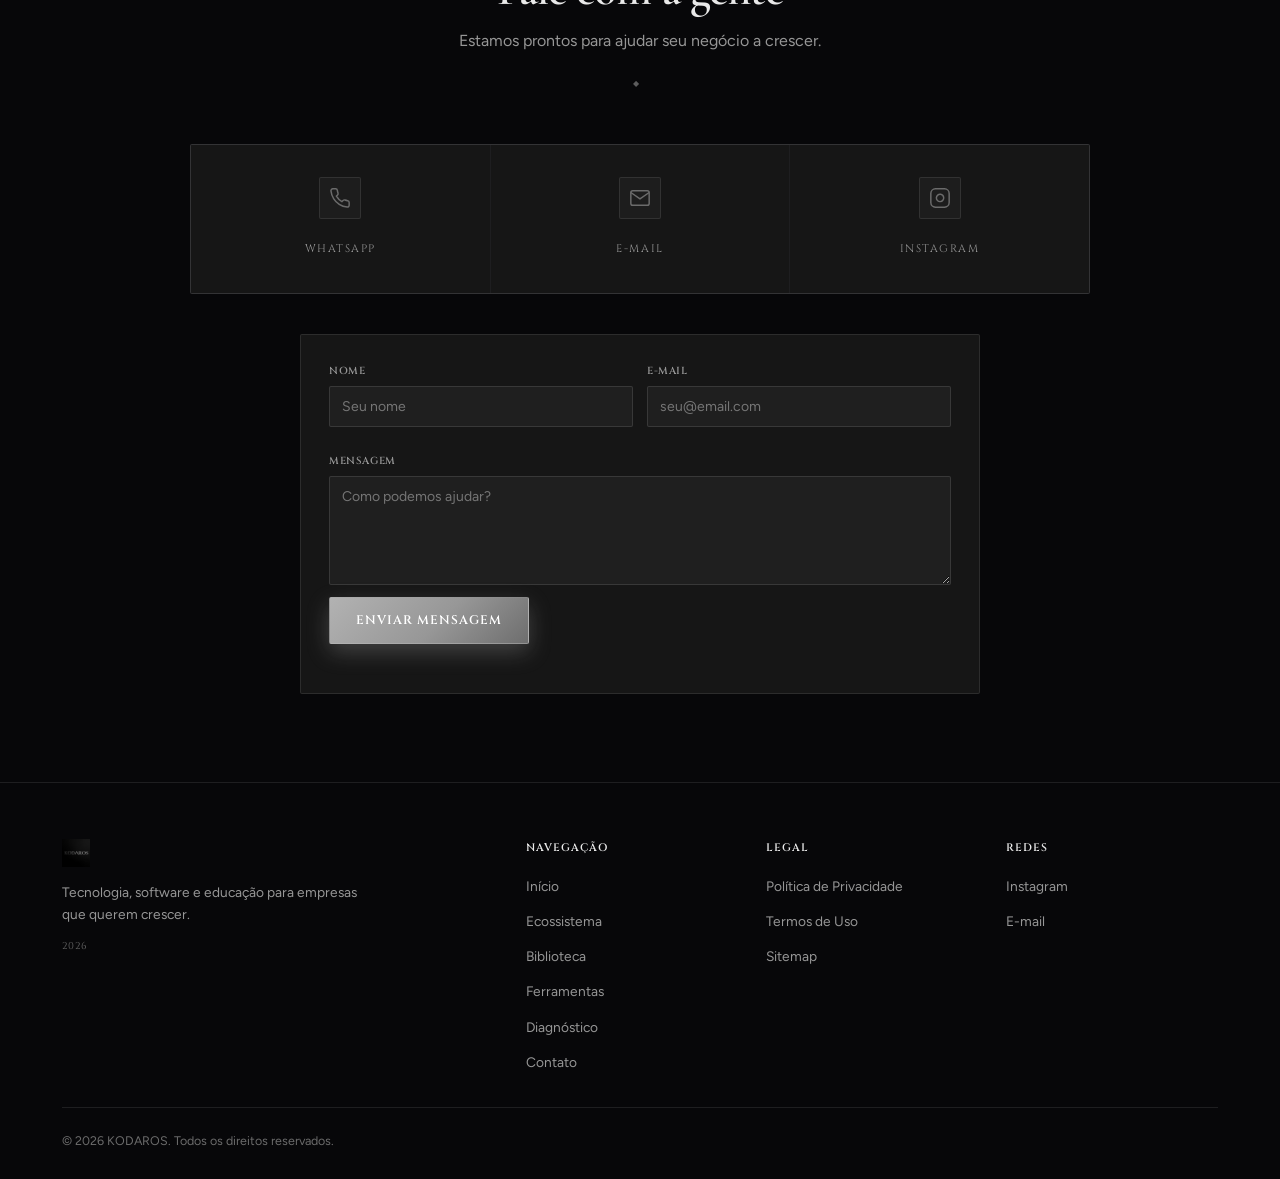
==== commit 74272de7: "fix: mover CTA de orçamento para dentro do hero (abaixo do subtítulo) - Remove orcamento-banner solt" ====
--- a/index.html
+++ b/index.html
@@ -37,14 +37,6 @@
 </nav>
 <div class="page-wrap">
 
-<!-- ORÇAMENTO — CTA no topo -->
-<section class="orcamento-banner" aria-label="Orçamento de software sob medida">
-  <div class="container orcamento-banner-inner">
-    <p class="orcamento-banner-text">Quer um Software Específico Para Seu Uso Pessoal ou Para Sua Empresa? Entre em Contato Conosco e Faça Seu Orçamento Com Nossa Equipe!</p>
-    <a class="btn btn-aurea orcamento-banner-cta" href="mailto:kodaros01@gmail.com?subject=Or%C3%A7amento%20%E2%80%94%20Software%20Sob%20Medida%20KODAROS&amp;body=Ol%C3%A1%2C%20equipe%20KODAROS!%0A%0AQuero%20um%20or%C3%A7amento%20para%20um%20software%20sob%20medida%20(uso%20pessoal%20%2F%20empresa).%0A%0ADescreva%20aqui%20sua%20ideia%2Fnecessidade%3A%0A%0A---%0AEnviado%20pela%20Plataforma%20KODAROS">Solicitar orçamento</a>
-  </div>
-</section>
-
 <!-- HERO -->
 <section class="hero" id="inicio">
   <div class="hero-container">
@@ -57,6 +49,10 @@
         <span class="line"><span class="word-reveal text-aurea">e escalar.</span></span>
       </h1>
       <p class="hero-subtitle">A <strong style="color:var(--ink-primary)">KODAROS</strong> reúne em um só lugar tudo que você precisa: produtos, uma biblioteca completa, mais de 50 ferramentas gratuitas e um diagnóstico rápido para começar.</p>
+      <div class="hero-orcamento" role="note" aria-label="Orçamento de software sob medida">
+        <p>Quer um Software Específico Para Seu Uso Pessoal ou Para Sua Empresa? Entre em Contato Conosco e Faça Seu Orçamento Com Nossa Equipe!</p>
+        <a class="btn btn-aurea" href="mailto:kodaros01@gmail.com?subject=Or%C3%A7amento%20%E2%80%94%20Software%20Sob%20Medida%20KODAROS&amp;body=Ol%C3%A1%2C%20equipe%20KODAROS!%0A%0AQuero%20um%20or%C3%A7amento%20para%20um%20software%20sob%20medida%20(uso%20pessoal%20%2F%20empresa).%0A%0ADescreva%20aqui%20sua%20ideia%2Fnecessidade%3A%0A%0A---%0AEnviado%20pela%20Plataforma%20KODAROS">Solicitar orçamento</a>
+      </div>
 </div>
     <div class="hero-visual">
       <div class="temple-illust" aria-hidden="true">
--- a/style.css
+++ b/style.css
@@ -733,4 +733,7 @@
 .orcamento-banner-text{font-family:'Figtree',sans-serif;font-size:.92rem;line-height:1.55;color:var(--ink-primary);max-width:760px;margin:0}
 .orcamento-banner-cta{flex-shrink:0;white-space:nowrap}
 .orcamento-banner + .hero{padding-top:48px}
-@media(max-width:768px){.orcamento-banner{margin-top:58px}.orcamento-banner-inner{flex-direction:column;text-align:center}.orcamento-banner-text{max-width:none}.orcamento-banner + .hero{padding-top:36px}}
+.hero-orcamento{margin-top:22px;padding:16px 18px;background:linear-gradient(180deg,rgba(212,175,106,0.09),rgba(237,233,225,0.025));border:1px solid var(--hairline);border-radius:2px;display:flex;align-items:center;gap:16px;flex-wrap:wrap;animation:fadeIn 1s var(--ease-expo) 1.1s both}
+.hero-orcamento p{font-family:'Figtree',sans-serif;font-size:.88rem;line-height:1.5;color:var(--ink-primary);margin:0;flex:1;min-width:240px}
+.hero-orcamento .btn{flex-shrink:0;white-space:nowrap}
+@media(max-width:768px){.orcamento-banner{margin-top:58px}.orcamento-banner-inner{flex-direction:column;text-align:center}.orcamento-banner-text{max-width:none}.orcamento-banner + .hero{padding-top:36px}.hero-orcamento{flex-direction:column;text-align:center}}
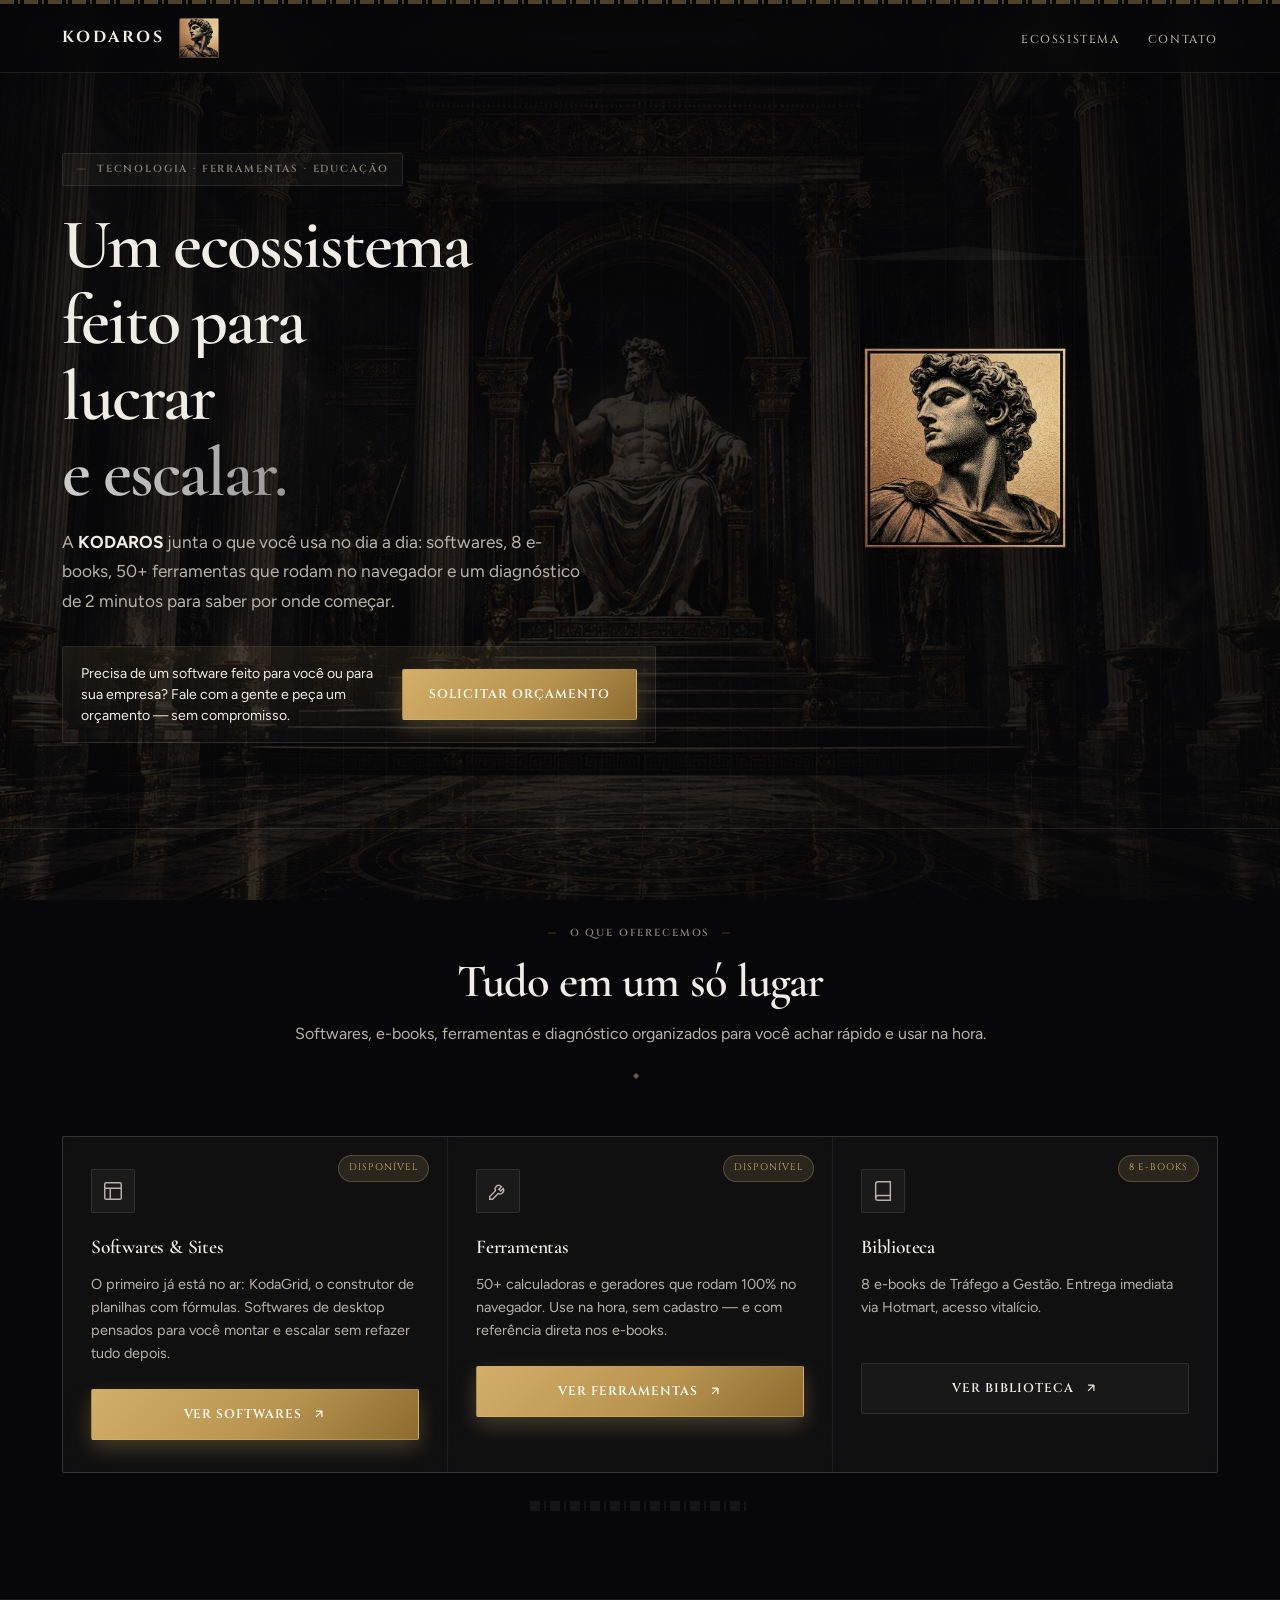
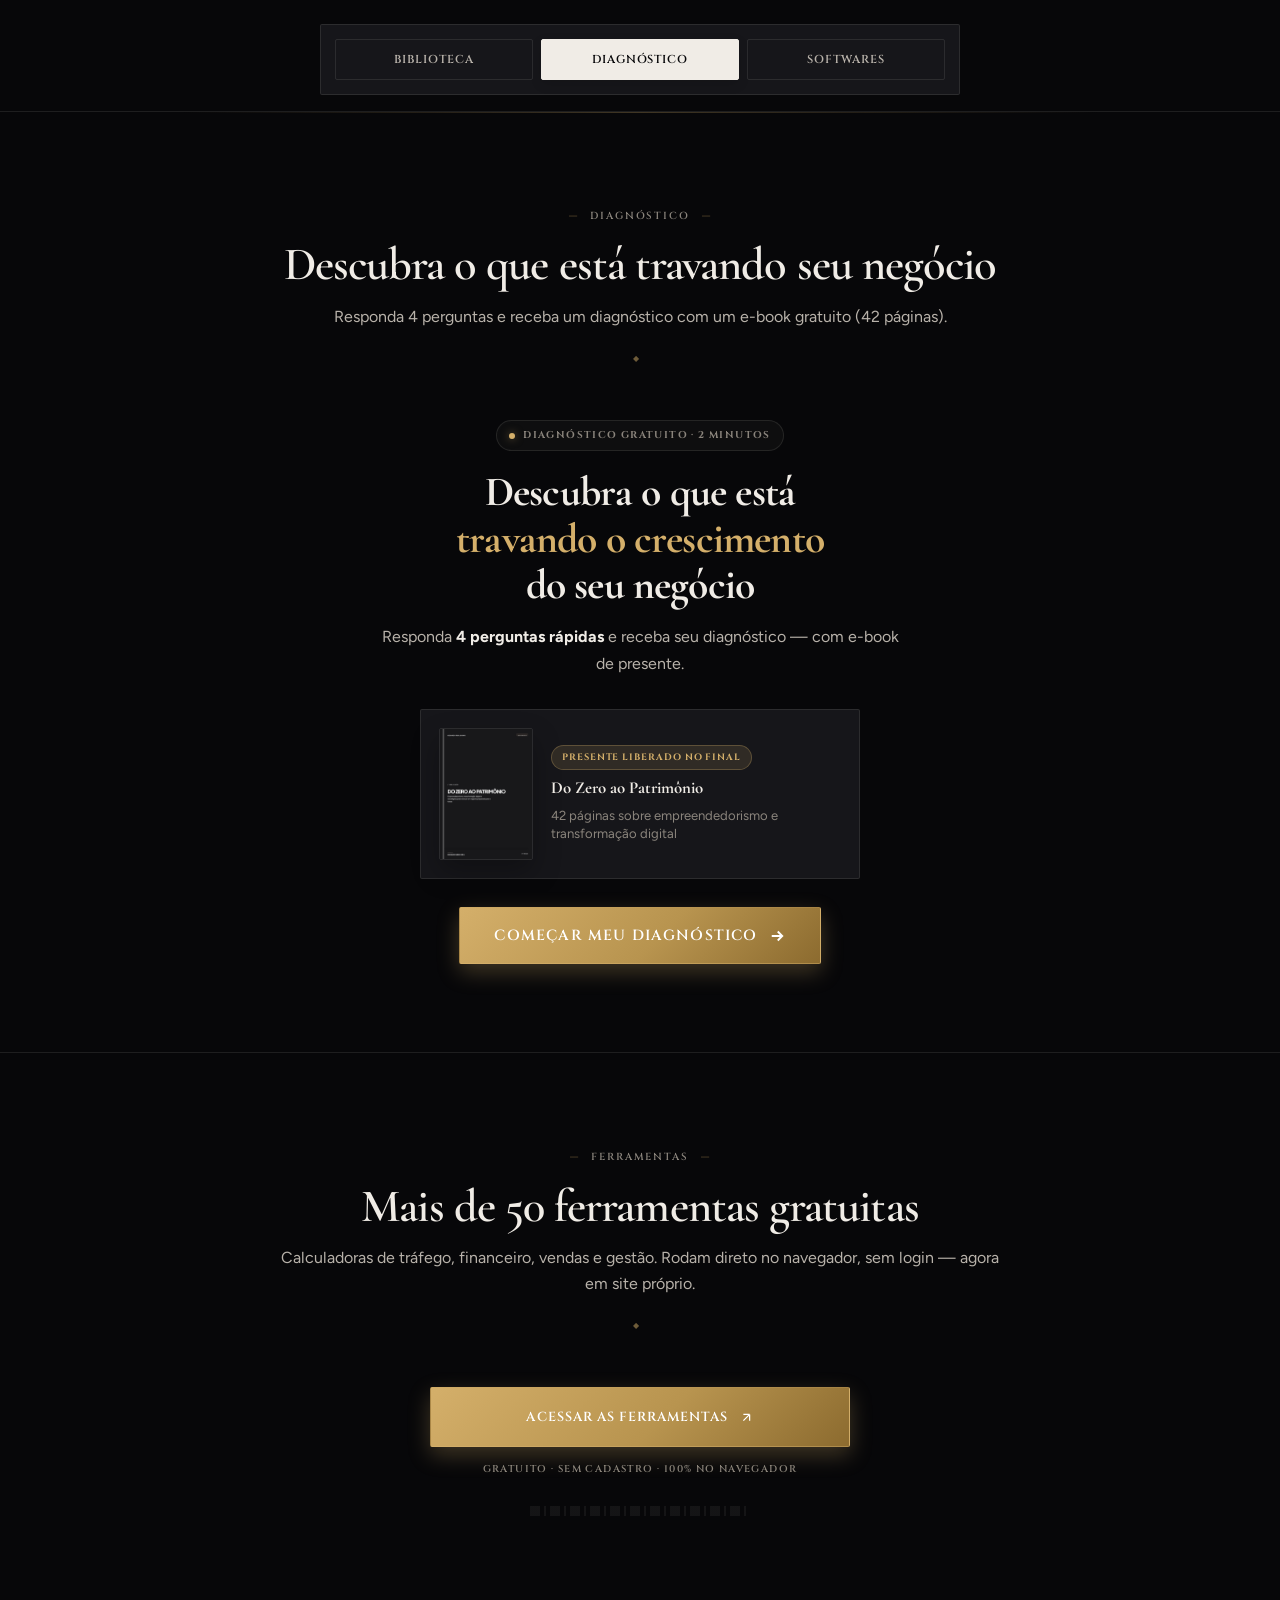
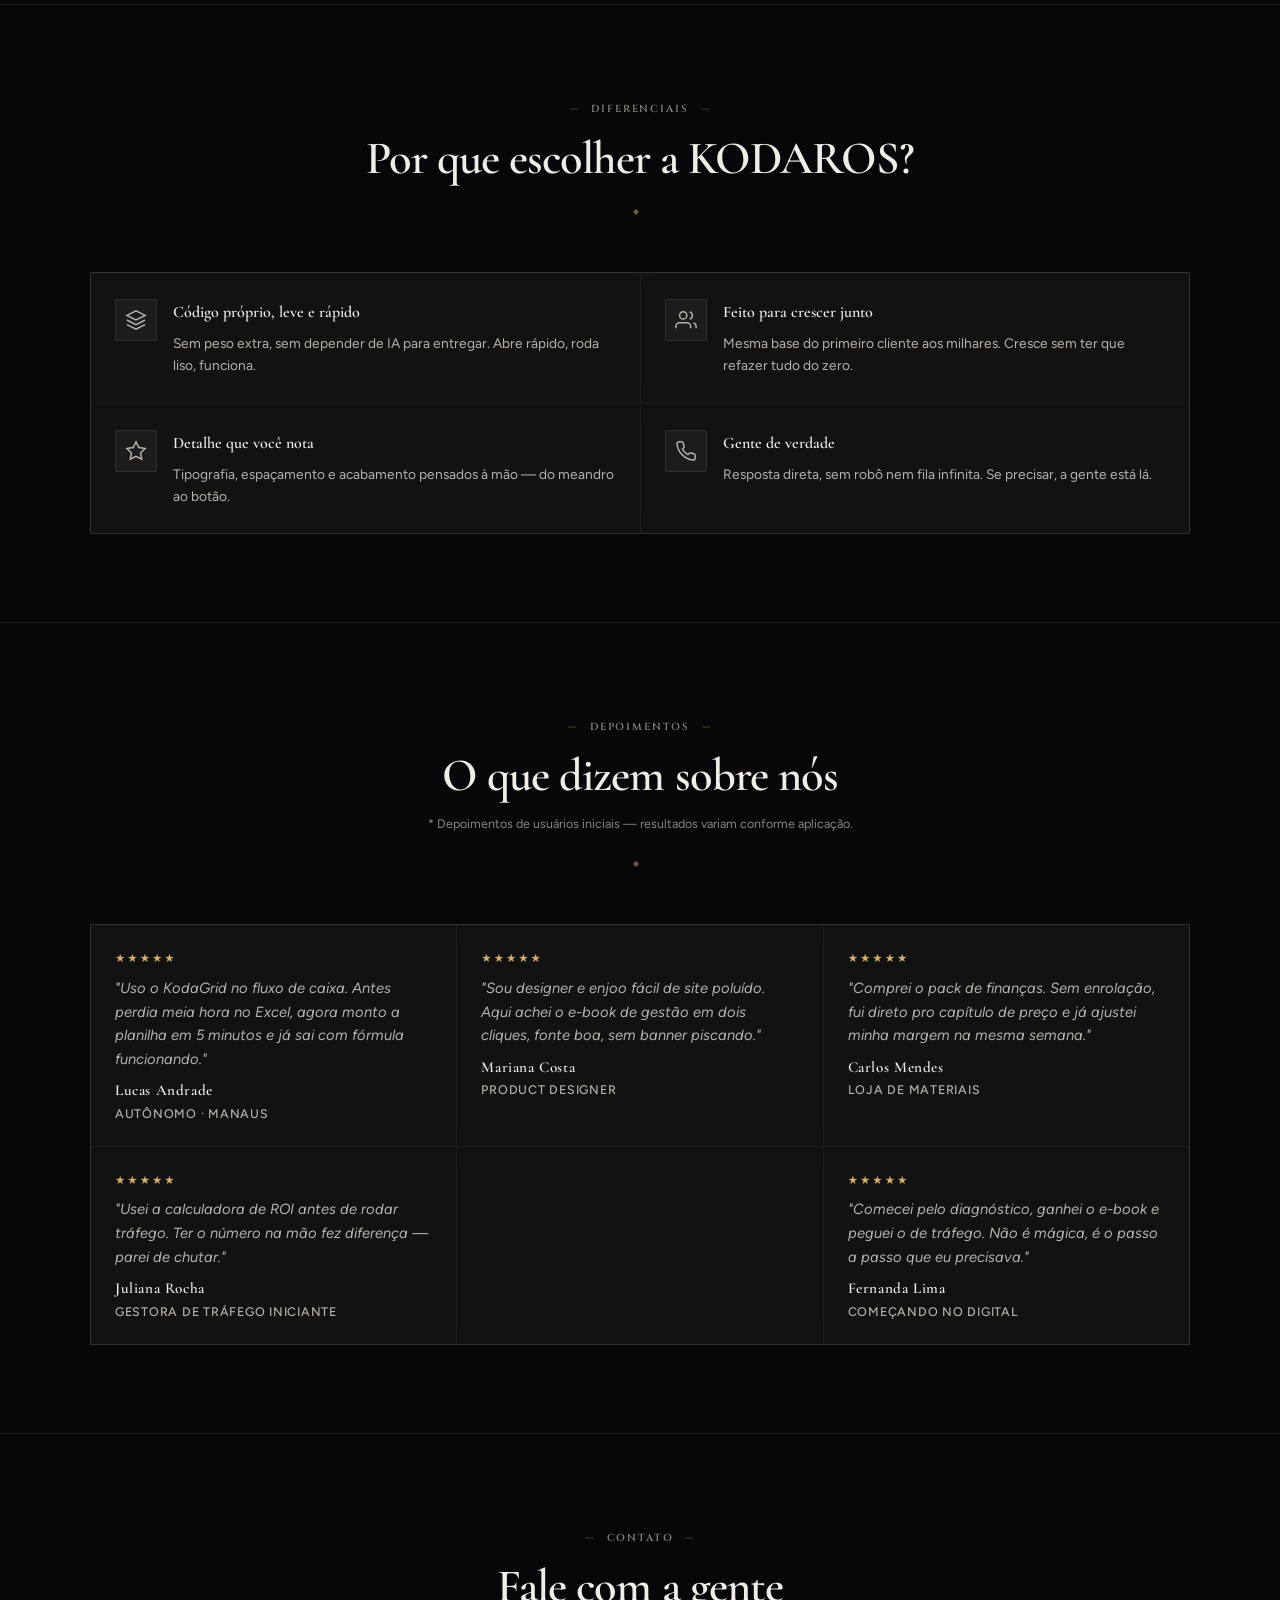
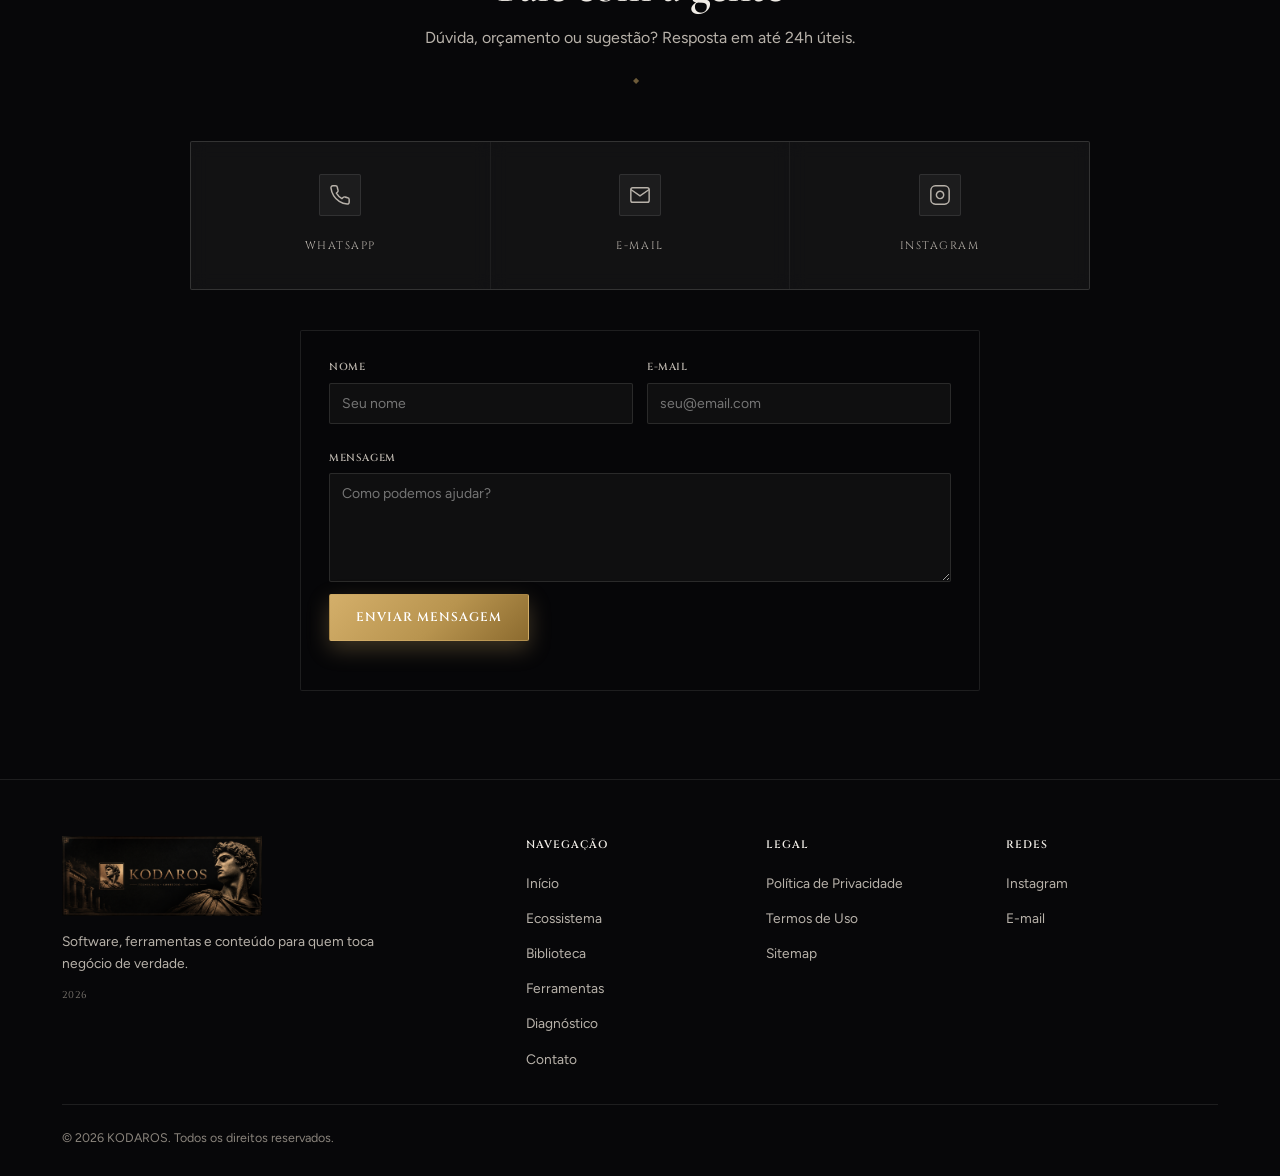
==== commit 6cbee408: "Remover seção Cursos da plataforma e ajustar grid do ecossistema" ====
--- a/index.html
+++ b/index.html
@@ -4,12 +4,12 @@
 <meta charset="UTF-8">
 <meta name="viewport" content="width=device-width, initial-scale=1.0">
 <title>KODAROS — Plataforma de Crescimento</title>
-<meta name="description" content="KODAROS reúne softwares, cursos, biblioteca de 8 e-books e um diagnóstico rápido em uma única plataforma — com mais de 50 ferramentas gratuitas em site dedicado.">
+<meta name="description" content="Softwares, 8 e-books, 50+ ferramentas que rodam no navegador e um diagnóstico de 2 minutos — tudo no mesmo lugar.">
 <link rel="preconnect" href="https://fonts.googleapis.com">
 <link rel="preconnect" href="https://fonts.gstatic.com" crossorigin>
 <link href="https://fonts.googleapis.com/css2?family=Cinzel:wght@400;500;600;700&family=Cormorant+Garamond:wght@400;500;600;700&family=Figtree:wght@300;400;500;600;700&display=swap" rel="stylesheet">
 <meta property="og:title" content="KODAROS — Plataforma">
-<meta property="og:description" content="Softwares, cursos, biblioteca e ferramentas para o seu negócio.">
+<meta property="og:description" content="Softwares, biblioteca e ferramentas para o seu negócio.">
 <meta property="og:image" content="kodaros_og.png">
 <meta property="og:type" content="website">
 <meta name="theme-color" content="#070709">
@@ -20,13 +20,14 @@
 </script>
 </head>
 <body>
+<canvas id="particles-canvas"></canvas>
 <a href="#inicio" class="skip-link">Pular para o conteúdo</a>
 
 <nav class="navbar" id="navbar" aria-label="Navegação principal">
   <div class="nav-container">
     <a href="#inicio" class="nav-logo" aria-label="KODAROS">
-      <img src="kodaros_logo.png" alt="KODAROS" width="132" height="26">
-      <span class="nav-logo-mark">PLATAFORMA</span>
+      <span class="nav-logo-text">KODAROS</span>
+      <img src="bust.png" alt="KODAROS" class="nav-bust" height="40">
     </a>
     <ul class="nav-menu" id="nav-menu">
       <li><a href="#ecossistema" class="nav-link">Ecossistema</a></li>
@@ -48,9 +49,9 @@
         <span class="line"><span class="word-reveal">lucrar</span></span>
         <span class="line"><span class="word-reveal text-aurea">e escalar.</span></span>
       </h1>
-      <p class="hero-subtitle">A <strong style="color:var(--ink-primary)">KODAROS</strong> reúne em um só lugar tudo que você precisa: produtos, uma biblioteca completa, mais de 50 ferramentas gratuitas e um diagnóstico rápido para começar.</p>
+      <p class="hero-subtitle">A <strong style="color:var(--ink-primary)">KODAROS</strong> junta o que você usa no dia a dia: softwares, 8 e-books, 50+ ferramentas que rodam no navegador e um diagnóstico de 2 minutos para saber por onde começar.</p>
       <div class="hero-orcamento" role="note" aria-label="Orçamento de software sob medida">
-        <p>Quer um Software Específico Para Seu Uso Pessoal ou Para Sua Empresa? Entre em Contato Conosco e Faça Seu Orçamento Com Nossa Equipe!</p>
+        <p>Precisa de um software feito para você ou para sua empresa? Fale com a gente e peça um orçamento — sem compromisso.</p>
         <a class="btn btn-aurea" href="mailto:kodaros01@gmail.com?subject=Or%C3%A7amento%20%E2%80%94%20Software%20Sob%20Medida%20KODAROS&amp;body=Ol%C3%A1%2C%20equipe%20KODAROS!%0A%0AQuero%20um%20or%C3%A7amento%20para%20um%20software%20sob%20medida%20(uso%20pessoal%20%2F%20empresa).%0A%0ADescreva%20aqui%20sua%20ideia%2Fnecessidade%3A%0A%0A---%0AEnviado%20pela%20Plataforma%20KODAROS">Solicitar orçamento</a>
       </div>
 </div>
@@ -70,28 +71,22 @@
     <div class="section-header reveal">
       <span class="section-kicker">O que oferecemos</span>
       <h2 class="section-title">Tudo em um só lugar</h2>
-      <p class="section-desc">Reunimos nossos produtos, ferramentas e conteúdos em uma plataforma única e fácil de usar.</p>
+      <p class="section-desc">Softwares, e-books, ferramentas e diagnóstico organizados para você achar rápido e usar na hora.</p>
     </div>
     <div class="stoa-grid">
       <article class="stoa-card reveal">
         <span class="stoa-status live">Disponível</span>
         <div class="stoa-icon"><svg width="22" height="22" viewBox="0 0 24 24" fill="none" stroke="currentColor" stroke-width="1.6"><rect x="3" y="3" width="18" height="18" rx="1.5"/><path d="M3 9h18M9 21V9"/></svg></div>
         <h3>Softwares & Sites</h3>
-        <p>Softwares de desktop e sites premium, com arquitetura pensada para escalar sem refazer. O primeiro já está à venda: KodaGrid, o construtor de planilhas com fórmulas.</p>
+        <p>O primeiro já está no ar: KodaGrid, o construtor de planilhas com fórmulas. Softwares de desktop pensados para você montar e escalar sem refazer tudo depois.</p>
         <a href="#softwares" class="btn btn-aurea" style="margin-top:6px;width:100%"><span>Ver softwares</span> <svg width="14" height="14" viewBox="0 0 24 24" fill="none" stroke="currentColor" stroke-width="2"><path d="M7 17L17 7M17 7H7M17 7V17"/></svg></a>
       </article>
-      <article class="stoa-card reveal">
-        <span class="stoa-status">Obras</span>
-        <div class="stoa-icon"><svg width="22" height="22" viewBox="0 0 24 24" fill="none" stroke="currentColor" stroke-width="1.6"><path d="M22 10L12 5 2 10l10 5 10-5z"/><path d="M6 12v5c0 1.7 2.7 3 6 3s6-1.3 6-3v-5"/></svg></div>
-        <h3>Cursos</h3>
-        <p>Formações práticas em tráfego, lançamento, finanças e gestão. Sem enrolação.</p>
-        <form class="notify-form" data-notify="cursos" onsubmit="return handleNotify(event)"><label class="sr-only" for="n-curso">E-mail</label><input id="n-curso" type="email" placeholder="seu@email.com" required style="width:100%;padding:10px 14px;border-radius:2px;border:1px solid var(--hairline);background:rgba(237,233,225,0.04);color:var(--ink-primary);font-size:.86rem"><button type="submit" class="btn btn-stone" style="margin-top:10px;width:100%;padding:10px">Avise-me</button><p class="notify-msg"></p></form>
-      </article>
+
       <article class="stoa-card reveal">
         <span class="stoa-status live">Disponível</span>
         <div class="stoa-icon"><svg width="22" height="22" viewBox="0 0 24 24" fill="none" stroke="currentColor" stroke-width="1.6"><path d="M14.7 6.3a4 4 0 00-5.4 5.4L3 18v3h3l6.3-6.3a4 4 0 005.4-5.4l-2.7 2.7-2-2 2.7-2.7z"/></svg></div>
         <h3>Ferramentas</h3>
-        <p>50+ calculadoras e geradores gratuitos — 100% client-side, citáveis nos e-books.</p>
+        <p>50+ calculadoras e geradores que rodam 100% no navegador. Use na hora, sem cadastro — e com referência direta nos e-books.</p>
         <a href="https://kelvinoliveiracode.github.io/kodarosferramentas/" target="_blank" rel="noopener" class="btn btn-aurea" style="margin-top:6px;width:100%"><span>Ver ferramentas</span> <svg width="14" height="14" viewBox="0 0 24 24" fill="none" stroke="currentColor" stroke-width="2"><path d="M7 17L17 7M17 7H7M17 7V17"/></svg></a>
       </article>
       <article class="stoa-card reveal">
@@ -123,7 +118,7 @@
       <span class="section-kicker" style="color:#7A735F">Biblioteca</span>
       <span class="section-label-mini">8 e-books disponíveis</span>
       <h2 class="section-title">Conteúdo direto para seu negócio</h2>
-      <p class="section-desc">Cada e-book resolve um problema real. Filtre por nível e escolha o seu.</p>
+      <p class="section-desc">Cada um resolve um problema específico. Escolha pelo nível e comece pelo que dói mais hoje.</p>
     </div>
     <div class="ebook-filter" id="ebook-filter" role="group" aria-label="Filtrar e-books">
       <button class="ebook-filter-btn active" data-filter="all" aria-pressed="true">Geral</button>
@@ -134,7 +129,7 @@
     <div class="ebooks-grid">
       <article class="ebook-card" data-class="avancado">
         <div class="ebook-cover"><img src="arquitetura-capa.png" alt="Arquitetura de Aquisição" width="270" height="360" loading="lazy"></div>
-        <div class="ebook-body"><span class="ebook-badge">Avançado</span><h3 class="ebook-title">Arquitetura de Aquisição</h3><p class="ebook-desc">O sistema operacional de tráfego pago e funis. Framework A.P.E.R.T.O., 3 calculadoras e checklists.</p><div class="ebook-price"><span class="old">De R$ 247,00</span><span class="now">R$ 197,00</span></div><a href="https://kelvinoliveiracode.github.io/site-Arquitetura-de-Aquisicao/" target="_blank" rel="noopener" class="btn btn-aurea ebook-cta">Ver página de vendas</a></div>
+        <div class="ebook-body"><span class="ebook-badge">Avançado</span><h3 class="ebook-title">Arquitetura de Aquisição</h3><p class="ebook-desc">O método completo de tráfego pago e funis — do anúncio à venda. Com o framework A.P.E.R.T.O., 3 calculadoras e checklists prontos.</p><div class="ebook-price"><span class="old">De R$ 247,00</span><span class="now">R$ 197,00</span></div><a href="https://kelvinoliveiracode.github.io/site-Arquitetura-de-Aquisicao/" target="_blank" rel="noopener" class="btn btn-aurea ebook-cta">Ver página de vendas</a></div>
       </article>
       <article class="ebook-card" data-class="intermediario">
         <div class="ebook-cover"><img src="livro3.png" alt="Lançamento Milionário" width="270" height="360" loading="lazy"></div>
@@ -224,15 +219,14 @@
     <div class="section-header reveal">
       <span class="section-kicker">Softwares</span>
       <h2 class="section-title">Programas de desktop da KODAROS</h2>
-      <p class="section-sub">Softwares completos para Windows — instale, use offline e trabalhe como um profissional.</p>
+      <p class="section-sub">App desktop para Windows. Instala, abre e funciona offline — sem depender de nuvem.</p>
     </div>
     <article class="software-card reveal">
       <div class="software-cover"><img src="kodagrid-capa.png" alt="KodaGrid — Construtor de Planilhas com Fórmulas" width="270" height="360" loading="lazy"></div>
       <div class="software-body">
         <span class="ebook-badge">Software · Windows</span>
         <h3 class="ebook-title">KodaGrid — Construtor de Planilhas com Fórmulas</h3>
-        <p class="ebook-desc">KodaGrid é o construtor visual de planilhas da KODAROS. Sem precisar dominar o Excel, monte colunas, defina tipos (Texto, Número, Moeda R$, Data, Lista dropdown, Fórmula), personalize cores e use presets inteligentes (SOMA, %, SE, Acumulado). Gere arquivos .xlsx profissionais com fórmulas vivas, filtros, linha TOTAL e validação de dados. Inclui 13 templates prontos, preview ao vivo e salvamento de modelos reutilizáveis. Rápido, offline e 100% no seu PC.</p>
-        <p class="ebook-desc">App desktop (Electron) para Windows que cria planilhas Excel profissionais visualmente. Você monta colunas como peças de LEGO, escolhe o tipo e a cor, configura fórmulas por clique e preenche os valores na hora. Gera .xlsx com fórmulas vivas, cabeçalho colorido, filtro congelado, linha TOTAL com SOMA() e dropdowns validados. Vem com 13 templates (templates.js:2) - Fluxo de Caixa, Precificação, Estoque, Orçamento, etc. + salvar modelos.</p>
+        <p class="ebook-desc">Monte planilhas sem decorar fórmula. Escolha o tipo da coluna, clique num preset (SOMA, %, SE, Acumulado), pinte do seu jeito e preencha. O KodaGrid gera um .xlsx com fórmula viva, cabeçalho colorido, filtro congelado e linha TOTAL — pronto para abrir no Excel. Vem com 13 templates e salvamento de modelos.</p>
         <ul class="software-feats">
           <li>Colunas como peças de montar: Texto, Número, Moeda R$, Data, Lista dropdown e Fórmula</li>
           <li>Presets inteligentes de fórmula por clique: SOMA, %, SE e Acumulado</li>
@@ -254,7 +248,7 @@
     <div class="section-header reveal">
       <span class="section-kicker">Ferramentas</span>
       <h2 class="section-title">Mais de 50 ferramentas gratuitas</h2>
-      <p class="section-desc">Calculadoras e geradores de aquisição, lançamento, financeiro, vendas, suporte, gestão e conteúdo. Tudo direto no navegador, sem IA e sem cadastro — agora em um site próprio.</p>
+      <p class="section-desc">Calculadoras de tráfego, financeiro, vendas e gestão. Rodam direto no navegador, sem login — agora em site próprio.</p>
     </div>
     <div class="ferramentas-cta">
       <a class="btn btn-aurea" href="https://kelvinoliveiracode.github.io/kodarosferramentas/" target="_blank" rel="noopener">
@@ -275,10 +269,10 @@
       <h2 class="section-title">Por que escolher a KODAROS?</h2>
     </div>
     <div class="why-grid">
-      <div class="why-card reveal"><div class="why-icon"><svg width="22" height="22" viewBox="0 0 24 24" fill="none" stroke="currentColor" stroke-width="1.6"><path d="M12 2L2 7l10 5 10-5-10-5z"/><path d="M2 17l10 5 10-5"/><path d="M2 12l10 5 10-5"/></svg></div><div><h3>Tecnologia Moderna</h3><p>Frameworks atuais, performance e segurança — sem as muletas de IA generativa.</p></div></div>
-      <div class="why-card reveal"><div class="why-icon"><svg width="22" height="22" viewBox="0 0 24 24" fill="none" stroke="currentColor" stroke-width="1.6"><path d="M17 21v-2a4 4 0 00-4-4H5a4 4 0 00-4 4v2"/><circle cx="9" cy="7" r="4"/><path d="M23 21v-2a4 4 0 00-3-3.87M16 3.13a4 4 0 010 7.75"/></svg></div><div><h3>Soluções Escaláveis</h3><p>Arquiteturas que crescem com o negócio, sem limitações técnicas.</p></div></div>
-      <div class="why-card reveal"><div class="why-icon"><svg width="22" height="22" viewBox="0 0 24 24" fill="none" stroke="currentColor" stroke-width="1.6"><path d="M12 2l3.09 6.26L22 9.27l-5 4.87 1.18 6.88L12 17.77l-6.18 3.25L7 14.14 2 9.27l6.91-1.01L12 2z"/></svg></div><div><h3>Experiência Premium</h3><p>Cada detalhe lapidado — do meandro à tipografia lapidar.</p></div></div>
-      <div class="why-card reveal"><div class="why-icon"><svg width="22" height="22" viewBox="0 0 24 24" fill="none" stroke="currentColor" stroke-width="1.6"><path d="M22 16.92v3a2 2 0 01-2.18 2 19.79 19.79 0 01-8.63-3.07 19.5 19.5 0 01-6-6 19.79 19.79 0 01-3.07-8.67A2 2 0 014.11 2h3a2 2 0 012 1.72c.127.96.361 1.903.7 2.81a2 2 0 01-.45 2.11L8.09 9.91a16 16 0 006 6l1.27-1.27a2 2 0 012.11-.45c.907.339 1.85.573 2.81.7A2 2 0 0122 16.92z"/></svg></div><div><h3>Suporte Especializado</h3><p>Equipe técnica pronta para cada etapa da sua jornada.</p></div></div>
+      <div class="why-card reveal"><div class="why-icon"><svg width="22" height="22" viewBox="0 0 24 24" fill="none" stroke="currentColor" stroke-width="1.6"><path d="M12 2L2 7l10 5 10-5-10-5z"/><path d="M2 17l10 5 10-5"/><path d="M2 12l10 5 10-5"/></svg></div><div><h3>Código próprio, leve e rápido</h3><p>Sem peso extra, sem depender de IA para entregar. Abre rápido, roda liso, funciona.</p></div></div>
+      <div class="why-card reveal"><div class="why-icon"><svg width="22" height="22" viewBox="0 0 24 24" fill="none" stroke="currentColor" stroke-width="1.6"><path d="M17 21v-2a4 4 0 00-4-4H5a4 4 0 00-4 4v2"/><circle cx="9" cy="7" r="4"/><path d="M23 21v-2a4 4 0 00-3-3.87M16 3.13a4 4 0 010 7.75"/></svg></div><div><h3>Feito para crescer junto</h3><p>Mesma base do primeiro cliente aos milhares. Cresce sem ter que refazer tudo do zero.</p></div></div>
+      <div class="why-card reveal"><div class="why-icon"><svg width="22" height="22" viewBox="0 0 24 24" fill="none" stroke="currentColor" stroke-width="1.6"><path d="M12 2l3.09 6.26L22 9.27l-5 4.87 1.18 6.88L12 17.77l-6.18 3.25L7 14.14 2 9.27l6.91-1.01L12 2z"/></svg></div><div><h3>Detalhe que você nota</h3><p>Tipografia, espaçamento e acabamento pensados à mão — do meandro ao botão.</p></div></div>
+      <div class="why-card reveal"><div class="why-icon"><svg width="22" height="22" viewBox="0 0 24 24" fill="none" stroke="currentColor" stroke-width="1.6"><path d="M22 16.92v3a2 2 0 01-2.18 2 19.79 19.79 0 01-8.63-3.07 19.5 19.5 0 01-6-6 19.79 19.79 0 01-3.07-8.67A2 2 0 014.11 2h3a2 2 0 012 1.72c.127.96.361 1.903.7 2.81a2 2 0 01-.45 2.11L8.09 9.91a16 16 0 006 6l1.27-1.27a2 2 0 012.11-.45c.907.339 1.85.573 2.81.7A2 2 0 0122 16.92z"/></svg></div><div><h3>Gente de verdade</h3><p>Resposta direta, sem robô nem fila infinita. Se precisar, a gente está lá.</p></div></div>
     </div>
   </div>
 </section>
@@ -292,12 +286,12 @@
       <p class="section-desc" style="font-size:.78rem;color:var(--ink-dim)">* Depoimentos de usuários iniciais — resultados variam conforme aplicação.</p>
     </div>
     <div class="testimonials-grid">
-      <div class="testimonial-card reveal"><div class="stars">★★★★★</div><p class="testimonial-text">"A plataforma trouxe organização. Interface intuitiva e recursos exatamente no ponto."</p><div class="testimonial-author"><strong>Lucas Andrade</strong><span>Software Engineer</span></div></div>
-      <div class="testimonial-card reveal"><div class="stars">★★★★★</div><p class="testimonial-text">"Design limpo e ferramentas intuitivas. Raro unir estética e função tão bem."</p><div class="testimonial-author"><strong>Mariana Costa</strong><span>Product Designer</span></div></div>
-      <div class="testimonial-card reveal"><div class="stars">★★★★★</div><p class="testimonial-text">"Experiência premium do primeiro contato à entrega. Impecável."</p><div class="testimonial-author"><strong>Carlos Mendes</strong><span>Tech Lead</span></div></div>
-      <div class="testimonial-card reveal"><div class="stars">★★★★★</div><p class="testimonial-text">"Conteúdos claros e aplicáveis. Coloquei tudo em prática."</p><div class="testimonial-author"><strong>Juliana Rocha</strong><span>Marketing Analyst</span></div></div>
-      <div class="testimonial-card reveal"><div class="stars">★★★★★</div><p class="testimonial-text">"Suporte impressionante. Respostas rápidas e soluções eficientes."</p><div class="testimonial-author"><strong>Rafael Torres</strong><span>CEO</span></div></div>
-      <div class="testimonial-card reveal"><div class="stars">★★★★★</div><p class="testimonial-text">"Entregou exatamente o prometido. Resultados visíveis em pouco tempo."</p><div class="testimonial-author"><strong>Fernanda Lima</strong><span>Operations Manager</span></div></div>
+      <div class="testimonial-card reveal"><div class="stars">★★★★★</div><p class="testimonial-text">"Uso o KodaGrid no fluxo de caixa. Antes perdia meia hora no Excel, agora monto a planilha em 5 minutos e já sai com fórmula funcionando."</p><div class="testimonial-author"><strong>Lucas Andrade</strong><span>Autônomo · Manaus</span></div></div>
+      <div class="testimonial-card reveal"><div class="stars">★★★★★</div><p class="testimonial-text">"Sou designer e enjoo fácil de site poluído. Aqui achei o e-book de gestão em dois cliques, fonte boa, sem banner piscando."</p><div class="testimonial-author"><strong>Mariana Costa</strong><span>Product Designer</span></div></div>
+      <div class="testimonial-card reveal"><div class="stars">★★★★★</div><p class="testimonial-text">"Comprei o pack de finanças. Sem enrolação, fui direto pro capítulo de preço e já ajustei minha margem na mesma semana."</p><div class="testimonial-author"><strong>Carlos Mendes</strong><span>Loja de materiais</span></div></div>
+      <div class="testimonial-card reveal"><div class="stars">★★★★★</div><p class="testimonial-text">"Usei a calculadora de ROI antes de rodar tráfego. Ter o número na mão fez diferença — parei de chutar."</p><div class="testimonial-author"><strong>Juliana Rocha</strong><span>Gestora de tráfego iniciante</span></div></div>
+      <div class="testimonial-card reveal"><div class="stars">★★★★★</div><p class="testimonial-text">"Mandei e-mail no domingo achando que só veriam na segunda. Responderam no mesmo dia. Isso pesa na escolha."</p><div class="testimonial-author"><strong>Rafael Torres</strong><span>Prestador de serviços</span></div></div>
+      <div class="testimonial-card reveal"><div class="stars">★★★★★</div><p class="testimonial-text">"Comecei pelo diagnóstico, ganhei o e-book e peguei o de tráfego. Não é mágica, é o passo a passo que eu precisava."</p><div class="testimonial-author"><strong>Fernanda Lima</strong><span>Começando no digital</span></div></div>
     </div>
   </div>
 </section>
@@ -308,7 +302,7 @@
     <div class="section-header reveal">
       <span class="section-kicker">Contato</span>
       <h2 class="section-title">Fale com a gente</h2>
-      <p class="section-desc">Estamos prontos para ajudar seu negócio a crescer.</p>
+      <p class="section-desc">Dúvida, orçamento ou sugestão? Resposta em até 24h úteis.</p>
     </div>
     <div class="contact-channels">
       <a href="https://wa.me/559192094504" target="_blank" rel="noopener" class="contact-channel"><div class="channel-icon"><svg width="22" height="22" viewBox="0 0 24 24" fill="none" stroke="currentColor" stroke-width="1.6"><path d="M22 16.92v3a2 2 0 01-2.18 2 19.79 19.79 0 01-8.63-3.07 19.5 19.5 0 01-6-6 19.79 19.79 0 01-3.07-8.67A2 2 0 014.11 2h3a2 2 0 012 1.72c.127.96.361 1.903.7 2.81a2 2 0 01-.45 2.11L8.09 9.91a16 16 0 006 6l1.27-1.27a2 2 0 012.11-.45c.907.339 1.85.573 2.81.7A2 2 0 0122 16.92z"/></svg></div><div class="channel-info"><span class="channel-label">WhatsApp</span></div></a>
@@ -328,7 +322,7 @@
 <footer class="footer">
   <div class="container">
     <div class="footer-top">
-      <div class="footer-brand"><img src="kodaros_logo.png" alt="KODAROS" class="footer-logo"><p>Tecnologia, software e educação para empresas que querem crescer.</p><p style="margin-top:14px;font-family:'Cinzel',serif;font-size:.62rem;letter-spacing:.1em;text-transform:uppercase;color:var(--ink-dim)">2026</p></div>
+      <div class="footer-brand"><img src="banner.png" alt="KODAROS" class="footer-logo" height="40"><p>Software, ferramentas e conteúdo para quem toca negócio de verdade.</p><p style="margin-top:14px;font-family:'Cinzel',serif;font-size:.62rem;letter-spacing:.1em;text-transform:uppercase;color:var(--ink-dim)">2026</p></div>
       <div class="footer-nav">
         <div class="footer-col"><h4>Navegação</h4><ul><li><a href="#inicio">Início</a></li><li><a href="#ecossistema">Ecossistema</a></li><li><a href="#biblioteca">Biblioteca</a></li><li><a href="#ferramentas">Ferramentas</a></li><li><a href="#diagnostico">Diagnóstico</a></li><li><a href="#contato">Contato</a></li></ul></div>
         <div class="footer-col"><h4>Legal</h4><ul><li><a href="privacidade.html">Política de Privacidade</a></li><li><a href="termos.html">Termos de Uso</a></li><li><a href="sitemap.xml">Sitemap</a></li></ul></div>
--- a/style.css
+++ b/style.css
@@ -13,9 +13,9 @@
   --stone-basalto:#101012;
   --stone-temple:#16161A;
   --stone-coluna:#1E1E22;
-  --ink-primary:#EDE9E1;  /* mármore pentélico */
-  --ink-muted:#9A9590;
-  --ink-dim:#6E6B66;
+  --ink-primary:#F0ECE6;
+  --ink-muted:#B8B2AA;
+  --ink-dim:#8A847C;
   --hairline:rgba(237,233,225,0.10);
   --hairline-strong:rgba(237,233,225,0.16);
   /* Aurea — ouro revelado */
@@ -61,14 +61,13 @@
   overflow-x:hidden;
   min-height:100vh;
 }
-/* Mármore sutil — veios */
+/* Background image */
 body::before{
   content:'';
   position:fixed;inset:0;z-index:-2;
   background:
-    radial-gradient(820px 520px at 74% 6%, rgba(212,175,106, calc(0.07 * var(--gold))), transparent 68%),
-    radial-gradient(640px 420px at 8% 18%, rgba(237,233,225,0.035), transparent 62%),
-    linear-gradient(180deg, rgba(237,233,225,0.018) 1px, transparent 1px);
+    linear-gradient(135deg, rgba(7,7,9,0.88) 0%, rgba(7,7,9,0.82) 50%, rgba(7,7,9,0.92) 100%),
+    url('bg.png') center/cover no-repeat;
   opacity:1;
   pointer-events:none;
 }
@@ -83,9 +82,15 @@
 
 /* Grayscale aura: tudo nasce em pedra e ganha ouro */
 .page-wrap{
-  filter:grayscale(calc((1 - var(--gold)) * 100%));
-  transition:filter .15s linear;
   position:relative;z-index:1;
+}
+/* Particles wrapper */
+#particles-canvas{
+  position:fixed;
+  top:0;left:0;
+  width:100vw;height:100vh;
+  pointer-events:none;
+  z-index:0;
 }
 .page-wrap::after{
   content:'';position:fixed;inset:0;z-index:-1;pointer-events:none;
@@ -118,21 +123,22 @@
 .navbar{
   position:fixed;top:0;left:0;right:0;z-index:90;
   padding:18px 0 14px;
-  background:rgba(7,7,9,0.72);
-  backdrop-filter:blur(10px) saturate(1.05);
-  -webkit-backdrop-filter:blur(10px) saturate(1.05);
+  background:rgba(7,7,9,0.6);
+  backdrop-filter:blur(14px) saturate(1.05);
+  -webkit-backdrop-filter:blur(14px) saturate(1.05);
   border-bottom:1px solid var(--hairline);
   transition:background .3s ease, padding .3s ease, border-color .3s ease;
 }
 .navbar.scrolled{
-  background:rgba(7,7,9,0.92);
+  background:rgba(7,7,9,0.88);
   padding:12px 0;
   border-bottom-color:rgba(212,175,106,0.16);
   box-shadow:0 8px 32px rgba(0,0,0,0.35);
 }
 .nav-container{max-width:1220px;margin:0 auto;padding:0 32px;display:flex;align-items:center;justify-content:space-between;gap:28px}
-.nav-logo{display:flex;align-items:center;gap:12px}
-.nav-logo img{height:34px;width:auto;filter:grayscale(calc((1 - var(--gold))*100%))}
+.nav-logo{display:flex;align-items:center;gap:14px}
+.nav-logo-text{font-family:'Cinzel',serif;font-weight:700;letter-spacing:.18em;font-size:1rem;color:var(--ink-primary)}
+.nav-bust{height:40px;width:auto;border-radius:2px}
 .nav-logo-mark{font-family:'Cinzel',serif;font-weight:700;letter-spacing:.16em;font-size:.72rem;color:var(--ink-muted);border-left:1px solid var(--hairline);padding-left:12px;line-height:1}
 .nav-menu{display:flex;gap:28px;align-items:center}
 .nav-link{
@@ -289,29 +295,29 @@
 
 /* ---------- STOA / ECOSSISTEMA ---------- */
 .stoa-grid{
-  display:grid;grid-template-columns:repeat(4,1fr);gap:1px;
+  display:grid;grid-template-columns:repeat(3,1fr);gap:1px;
   border:1px solid var(--hairline);background:var(--hairline);border-radius:2px;overflow:hidden;
   max-width:1180px;margin:0 auto;
 }
 @media(max-width:1020px){.stoa-grid{grid-template-columns:repeat(2,1fr)}}
 @media(max-width:560px){.stoa-grid{grid-template-columns:1fr}}
 .stoa-card{
-  background:var(--stone-temple);padding:32px 28px;position:relative;text-align:left;
+  background:rgba(7,7,9,0.6);backdrop-filter:blur(8px);padding:32px 28px;position:relative;text-align:left;
   transition:background .25s ease;
 }
 .stoa-card::before{content:'';position:absolute;top:0;left:0;right:0;height:2px;background:var(--aurea);opacity:0;transition:opacity .25s ease}
-.stoa-card:hover{background:var(--stone-coluna)}
+.stoa-card:hover{background:rgba(7,7,9,0.85)}
 .stoa-card:hover::before{opacity:1}
 .stoa-icon{
   width:44px;height:44px;display:flex;align-items:center;justify-content:center;
-  border:1px solid var(--hairline);background:rgba(237,233,225,0.03);color:var(--ink-dim);margin-bottom:18px;border-radius:2px;
+  border:1px solid var(--hairline);background:rgba(237,233,225,0.05);color:var(--ink-muted);margin-bottom:18px;border-radius:2px;
   transition:border-color .25s ease, color .25s ease;
 }
 .stoa-card:hover .stoa-icon{border-color:var(--aurea-hair);color:var(--aurea)}
 .stoa-card h3{font-family:'Cormorant Garamond',serif;font-size:1.22rem;font-weight:600;letter-spacing:-.01em;margin-bottom:8px;color:var(--ink-primary)}
 .stoa-card p{font-size:.9rem;color:var(--ink-muted);line-height:1.6;margin-bottom:18px;min-height:66px}
 .stoa-meta{font-family:'Cinzel',serif;font-size:.62rem;letter-spacing:.1em;text-transform:uppercase;color:var(--aurea);display:inline-flex;align-items:center;gap:6px}
-.stoa-status{font-family:'Cinzel',serif;font-size:.6rem;letter-spacing:.1em;text-transform:uppercase;padding:4px 10px;border-radius:999px;border:1px solid var(--hairline);color:var(--ink-dim);position:absolute;top:18px;right:18px}
+.stoa-status{font-family:'Cinzel',serif;font-size:.6rem;letter-spacing:.1em;text-transform:uppercase;padding:4px 10px;border-radius:999px;border:1px solid var(--hairline);color:var(--ink-muted);position:absolute;top:18px;right:18px}
 .stoa-status.live{color:var(--aurea);border-color:var(--aurea-hair);background:var(--aurea-soft)}
 
 /* ---------- BIBLIOTECA ---------- */
@@ -327,37 +333,37 @@
 .ebook-filter-btn.active{background:#0F0F0F;color:#fff;border-color:#0F0F0F;box-shadow:0 6px 18px rgba(0,0,0,0.12)}
 .ebooks-grid{display:grid;grid-template-columns:repeat(auto-fill,minmax(268px,1fr));gap:18px;max-width:1220px;margin:0 auto}
 .ebook-card{
-  background:#fff;border:1px solid rgba(0,0,0,0.07);border-radius:2px;overflow:hidden;display:flex;flex-direction:column;
+  background:rgba(7,7,9,0.65);backdrop-filter:blur(8px);border:1px solid var(--hairline);border-radius:2px;overflow:hidden;display:flex;flex-direction:column;
   transition:border-color .2s ease, box-shadow .2s ease, transform .2s var(--ease-expo);
   position:relative;
 }
 .ebook-card::before{content:'';position:absolute;top:0;left:0;right:0;height:2px;background:var(--aurea);opacity:0;transition:opacity .2s ease}
-.ebook-card:hover{border-color:rgba(212,175,106,0.35);box-shadow:0 12px 32px rgba(0,0,0,0.08);transform:translateY(-3px)}
+.ebook-card:hover{border-color:rgba(212,175,106,0.4);box-shadow:0 12px 32px rgba(0,0,0,0.25);transform:translateY(-3px)}
 .ebook-card:hover::before{opacity:1}
 .ebook-card.hide{display:none}
-.ebook-cover{aspect-ratio:3/4;overflow:hidden;background:#F3EFE6;display:flex;align-items:center;justify-content:center;position:relative}
+.ebook-cover{aspect-ratio:3/4;overflow:hidden;background:#151210;display:flex;align-items:center;justify-content:center;position:relative}
 .ebook-cover img{width:100%;height:100%;object-fit:cover;transition:transform .5s var(--ease-expo)}
 .ebook-card:hover .ebook-cover img{transform:scale(1.03)}
-.ebook-cover::after{content:'';position:absolute;inset:0;box-shadow:inset 0 0 0 1px rgba(0,0,0,0.04);pointer-events:none}
+.ebook-cover::after{content:'';position:absolute;inset:0;box-shadow:inset 0 0 0 1px rgba(0,0,0,0.06);pointer-events:none}
 .ebook-body{padding:18px 18px 20px;display:flex;flex-direction:column;gap:8px;flex:1}
 .ebook-badge{align-self:flex-start;font-family:'Cinzel',serif;font-size:.62rem;font-weight:700;letter-spacing:.08em;text-transform:uppercase;color:#fff;background:var(--gradient-aurea);padding:5px 10px;border-radius:999px}
-.ebook-title{font-family:'Cormorant Garamond',serif;font-size:1.18rem;font-weight:600;line-height:1.25;color:#1A1A1A}
-.ebook-desc{font-size:.86rem;color:#6B6560;line-height:1.55;flex:1}
+.ebook-title{font-family:'Cormorant Garamond',serif;font-size:1.18rem;font-weight:600;line-height:1.25;color:var(--ink-primary)}
+.ebook-desc{font-size:.86rem;color:var(--ink-muted);line-height:1.55;flex:1}
 .ebook-price{display:flex;align-items:baseline;gap:8px;margin-top:8px}
-.ebook-price .old{font-size:.78rem;color:#9A9590;text-decoration:line-through}
-.ebook-price .now{font-family:'Cormorant Garamond',serif;font-size:1.32rem;font-weight:700;color:#0F0F0F}
+.ebook-price .old{font-size:.78rem;color:var(--ink-dim);text-decoration:line-through}
+.ebook-price .now{font-family:'Cormorant Garamond',serif;font-size:1.32rem;font-weight:700;color:var(--ink-primary)}
 .ebook-cta{margin-top:12px;width:100%;justify-content:center;padding:12px 14px;font-size:.72rem}
-.ebook-card.placeholder{align-items:center;justify-content:center;text-align:center;min-height:360px;border-style:dashed;background:#FDFBF7}
+.ebook-card.placeholder{align-items:center;justify-content:center;text-align:center;min-height:360px;border-style:dashed;background:rgba(7,7,9,0.5)}
 .ebook-card.placeholder .ebook-body{align-items:center}
 
 /* SOFTWARES — card horizontal */
 .software-card{
-  background:#fff;border:1px solid rgba(0,0,0,0.07);border-radius:2px;overflow:hidden;
+  background:rgba(7,7,9,0.65);backdrop-filter:blur(8px);border:1px solid var(--hairline);border-radius:2px;overflow:hidden;
   display:grid;grid-template-columns:280px 1fr;max-width:880px;margin:0 auto;position:relative;
   transition:border-color .2s ease, box-shadow .2s ease, transform .2s var(--ease-expo);
 }
 .software-card::before{content:'';position:absolute;top:0;left:0;right:0;height:2px;background:var(--aurea);opacity:0;transition:opacity .2s ease;z-index:1}
-.software-card:hover{border-color:rgba(212,175,106,0.35);box-shadow:0 12px 32px rgba(0,0,0,0.08);transform:translateY(-3px)}
+.software-card:hover{border-color:rgba(212,175,106,0.4);box-shadow:0 12px 32px rgba(0,0,0,0.25);transform:translateY(-3px)}
 .software-card:hover::before{opacity:1}
 .software-cover{background:#0A0A0C;display:flex;align-items:center;justify-content:center;overflow:hidden}
 .software-cover img{width:100%;height:100%;object-fit:cover;transition:transform .5s var(--ease-expo)}
@@ -366,7 +372,7 @@
 .software-body .ebook-badge{align-self:flex-start}
 .software-body .ebook-title{font-size:1.5rem}
 .software-feats{list-style:none;display:flex;flex-direction:column;gap:7px;margin:4px 0 2px;padding:0}
-.software-feats li{position:relative;padding-left:20px;font-size:.86rem;color:#6B6560;line-height:1.5}
+.software-feats li{position:relative;padding-left:20px;font-size:.86rem;color:var(--ink-muted);line-height:1.5}
 .software-feats li::before{content:'—';position:absolute;left:0;color:var(--aurea-deep,#B08D4A);font-weight:700}
 .software-body .ebook-cta{width:auto;align-self:flex-start;padding:13px 26px}
 @media(max-width:720px){
@@ -550,11 +556,11 @@
 .profile-card{
   display:flex;align-items:center;gap:16px;padding:16px;border-radius:2px;
   border:1px solid var(--hairline);border-left:2px solid transparent;
-  background:var(--stone-temple);color:var(--ink-primary);cursor:pointer;transition:all .18s ease;text-align:left;width:100%;
-}
-.profile-card:hover{border-left-color:var(--hairline-strong);background:var(--stone-coluna)}
-.profile-card.is-selected{border-left-color:var(--aurea);background:var(--stone-coluna);border-color:var(--hairline-strong)}
-.pc-icon{flex-shrink:0;width:56px;height:56px;border-radius:2px;display:flex;align-items:center;justify-content:center;border:1px solid var(--hairline);color:var(--ink-dim);background:rgba(237,233,225,0.03)}
+  background:rgba(7,7,9,0.5);backdrop-filter:blur(8px);color:var(--ink-primary);cursor:pointer;transition:all .18s ease;text-align:left;width:100%;
+}
+.profile-card:hover{border-left-color:var(--hairline-strong);background:rgba(7,7,9,0.7)}
+.profile-card.is-selected{border-left-color:var(--aurea);background:rgba(7,7,9,0.7);border-color:var(--hairline-strong)}
+.pc-icon{flex-shrink:0;width:56px;height:56px;border-radius:2px;display:flex;align-items:center;justify-content:center;border:1px solid var(--hairline);color:var(--ink-muted);background:rgba(237,233,225,0.05)}
 .pc-icon svg{width:26px;height:26px}
 .pc-icon.violet{color:var(--aurea);background:var(--aurea-soft);border-color:var(--aurea-hair)}
 .pc-icon.cyan{color:var(--aurea-lux);background:rgba(212,175,106,0.08);border-color:rgba(212,175,106,0.18)}
@@ -566,18 +572,18 @@
 .profile-card.is-selected .pc-check{border-color:var(--aurea);background:var(--aurea);color:#fff}
 .options{margin-top:22px;display:flex;flex-direction:column;gap:10px}
 .option{
-  padding:16px 18px;border-radius:2px;border:1px solid var(--hairline);background:rgba(237,233,225,0.03);
+  padding:16px 18px;border-radius:2px;border:1px solid var(--hairline);background:rgba(7,7,9,0.4);backdrop-filter:blur(8px);
   color:var(--ink-primary);font-family:'Figtree',sans-serif;font-size:.96rem;font-weight:600;text-align:left;cursor:pointer;transition:all .18s var(--ease-expo);
 }
-.option:hover{border-color:rgba(212,175,106,0.35);background:rgba(212,175,106,0.06)}
-.option.is-selected{border-color:var(--aurea);background:rgba(212,175,106,0.10);box-shadow:0 0 0 1px rgba(212,175,106,0.18)}
-.option-highlight{border-color:rgba(212,175,106,0.28);background:rgba(212,175,106,0.06);text-align:center;letter-spacing:.03em}
+.option:hover{border-color:rgba(212,175,106,0.35);background:rgba(212,175,106,0.08)}
+.option.is-selected{border-color:var(--aurea);background:rgba(212,175,106,0.12);box-shadow:0 0 0 1px rgba(212,175,106,0.18)}
+.option-highlight{border-color:rgba(212,175,106,0.28);background:rgba(212,175,106,0.08);text-align:center;letter-spacing:.03em}
 .feedback{margin-top:14px;min-height:22px;font-size:.88rem;font-weight:600;color:var(--aurea-lux);opacity:0;transform:translateY(4px);transition:opacity .25s ease, transform .25s var(--ease-expo);text-align:center}
 .feedback.is-visible{opacity:1;transform:none}
 .result-flag{display:inline-flex;align-items:center;gap:8px;padding:7px 14px;border-radius:999px;border:1px solid var(--aurea-hair);background:var(--aurea-soft);font-family:'Cinzel',serif;font-size:.64rem;font-weight:700;letter-spacing:.14em;text-transform:uppercase;color:var(--aurea);margin:0 auto}
 .result-flag svg{width:14px;height:14px}
 .result-title{margin-top:18px;font-family:'Cormorant Garamond',serif;font-size:clamp(1.45rem,4.5vw,1.85rem);font-weight:700;line-height:1.22;text-align:center;color:var(--ink-primary)}
-.diagnosis{margin-top:20px;padding:20px;border-radius:2px;border:1px solid var(--hairline);border-left:2px solid var(--aurea);background:var(--stone-temple);text-align:left}
+.diagnosis{margin-top:20px;padding:20px;border-radius:2px;border:1px solid var(--hairline);border-left:2px solid var(--aurea);background:rgba(7,7,9,0.5);backdrop-filter:blur(8px);text-align:left}
 .diagnosis-head{font-family:'Cinzel',serif;font-size:.62rem;font-weight:700;letter-spacing:.12em;text-transform:uppercase;color:var(--ink-dim);margin-bottom:10px}
 .diagnosis-text{color:var(--ink-muted);font-size:.96rem;line-height:1.7}
 .diagnosis-text strong{color:var(--ink-primary)}
@@ -586,14 +592,14 @@
 .diagnosis-list svg{flex-shrink:0;color:var(--aurea);width:18px;height:18px;margin-top:2px}
 .divider-oraculo{margin:30px 0 22px;display:flex;align-items:center;gap:14px;color:var(--ink-dim);font-family:'Cinzel',serif;font-size:.62rem;font-weight:700;letter-spacing:.16em;text-transform:uppercase}
 .divider-oraculo::before,.divider-oraculo::after{content:'';flex:1;height:1px;background:linear-gradient(90deg, transparent, var(--aurea-hair), transparent)}
-.ebook-card-oraculo{display:flex;gap:20px;padding:20px;border-radius:2px;border:1px solid var(--hairline);border-left:2px solid var(--aurea);background:var(--stone-temple);text-align:left}
+.ebook-card-oraculo{display:flex;gap:20px;padding:20px;border-radius:2px;border:1px solid var(--hairline);border-left:2px solid var(--aurea);background:rgba(7,7,9,0.5);backdrop-filter:blur(8px);text-align:left}
 .ebook-card-oraculo img{width:124px;border-radius:2px;border:1px solid var(--hairline);box-shadow:0 12px 28px rgba(0,0,0,0.28)}
 .ebook-card-oraculo h3{font-family:'Cormorant Garamond',serif;font-size:1.28rem;font-weight:700;line-height:1.2;color:var(--ink-primary)}
 .ebook-card-oraculo p{color:var(--ink-muted);font-size:.86rem;line-height:1.6;margin:6px 0 10px}
 .btn-download{width:100%;background:rgba(237,233,225,0.06);border:1px solid var(--hairline);color:var(--ink-primary)}
 .btn-whatsapp{width:100%;background:#1A7F3A;color:#fff;border:1px solid #1A7F3A}
 .recommended{display:flex;flex-direction:column;gap:14px;text-align:left}
-.rec-card{display:flex;gap:18px;padding:18px;border-radius:2px;border:1px solid var(--hairline);background:var(--stone-temple);transition:border-color .18s ease}
+.rec-card{display:flex;gap:18px;padding:18px;border-radius:2px;border:1px solid var(--hairline);background:rgba(7,7,9,0.5);backdrop-filter:blur(8px);transition:border-color .18s ease}
 .rec-card:hover{border-color:var(--hairline-strong)}
 .rec-card-primary{border-left:2px solid var(--aurea);position:relative;padding-top:42px}
 .rec-why{position:absolute;top:10px;left:16px;display:inline-flex;font-family:'Cinzel',serif;font-size:.58rem;font-weight:700;letter-spacing:.1em;text-transform:uppercase;color:var(--aurea);background:var(--aurea-soft);border:1px solid var(--aurea-hair);padding:4px 10px;border-radius:999px}
@@ -622,28 +628,28 @@
 /* ---------- WHY / TESTIMONIALS / CONTACT ---------- */
 .why-grid{display:grid;grid-template-columns:repeat(2,1fr);gap:1px;border:1px solid var(--hairline);background:var(--hairline);border-radius:2px;overflow:hidden;max-width:1100px;margin:0 auto}
 @media(max-width:760px){.why-grid{grid-template-columns:1fr}}
-.why-card{padding:26px 24px;background:var(--stone-temple);display:flex;gap:16px;align-items:flex-start;text-align:left}
-.why-icon{width:42px;height:42px;flex-shrink:0;display:flex;align-items:center;justify-content:center;border-radius:2px;background:rgba(237,233,225,0.03);border:1px solid var(--hairline);color:var(--ink-dim)}
+.why-card{padding:26px 24px;background:rgba(7,7,9,0.5);backdrop-filter:blur(8px);display:flex;gap:16px;align-items:flex-start;text-align:left}
+.why-icon{width:42px;height:42px;flex-shrink:0;display:flex;align-items:center;justify-content:center;border-radius:2px;background:rgba(237,233,225,0.05);border:1px solid var(--hairline);color:var(--ink-muted)}
 .why-card:hover .why-icon{color:var(--aurea);border-color:var(--aurea-hair)}
 .why-card h3{font-family:'Cormorant Garamond',serif;font-size:1rem;font-weight:600;color:var(--ink-primary);margin-bottom:6px}
 .why-card p{font-size:.86rem;color:var(--ink-muted);line-height:1.6}
 .testimonials-grid{display:grid;grid-template-columns:repeat(3,1fr);gap:1px;border:1px solid var(--hairline);background:var(--hairline);border-radius:2px;overflow:hidden;max-width:1100px;margin:0 auto}
 @media(max-width:900px){.testimonials-grid{grid-template-columns:repeat(2,1fr)}}
 @media(max-width:600px){.testimonials-grid{grid-template-columns:1fr}}
-.testimonial-card{padding:24px;background:var(--stone-temple)}
+.testimonial-card{padding:24px;background:rgba(7,7,9,0.5);backdrop-filter:blur(8px)}
 .stars{font-size:.72rem;color:var(--aurea);letter-spacing:2px;margin-bottom:8px}
 .testimonial-text{font-size:.92rem;color:var(--ink-muted);line-height:1.6;margin-bottom:10px;font-style:italic}
 .testimonial-author strong{font-family:'Cormorant Garamond',serif;font-size:.95rem;font-weight:600;color:var(--ink-primary);letter-spacing:0.04em;line-height:1.3;display:block;margin-bottom:6px}
 .testimonial-author span{font-size:.78rem;color:var(--ink-muted);letter-spacing:0.06em;text-transform:uppercase;font-weight:500;line-height:1.2;display:block}
 .contact-channels{display:grid;grid-template-columns:repeat(3,1fr);gap:1px;border:1px solid var(--hairline);background:var(--hairline);border-radius:2px;overflow:hidden;max-width:900px;margin:0 auto}
 @media(max-width:760px){.contact-channels{grid-template-columns:1fr}}
-.contact-channel{display:flex;flex-direction:column;align-items:center;justify-content:center;gap:14px;padding:32px 22px;background:var(--stone-temple);transition:background .18s ease;cursor:pointer;text-align:center}
-.contact-channel:hover{background:var(--stone-coluna)}
-.channel-icon{width:42px;height:42px;display:flex;align-items:center;justify-content:center;border-radius:2px;background:rgba(237,233,225,0.03);border:1px solid var(--hairline);color:var(--ink-dim)}
+.contact-channel{display:flex;flex-direction:column;align-items:center;justify-content:center;gap:14px;padding:32px 22px;background:rgba(7,7,9,0.5);backdrop-filter:blur(8px);transition:background .18s ease;cursor:pointer;text-align:center}
+.contact-channel:hover{background:rgba(7,7,9,0.75)}
+.channel-icon{width:42px;height:42px;display:flex;align-items:center;justify-content:center;border-radius:2px;background:rgba(237,233,225,0.05);border:1px solid var(--hairline);color:var(--ink-muted)}
 .contact-channel:hover .channel-icon{color:var(--aurea);border-color:var(--aurea-hair)}
 .channel-label{font-family:'Cinzel',serif;font-size:.68rem;letter-spacing:.14em;text-transform:uppercase;color:var(--ink-muted);text-align:center}
 .channel-value{font-family:'Cormorant Garamond',serif;font-size:1rem;font-weight:600;color:var(--ink-primary)}
-.contact-form{max-width:680px;margin:40px auto 0;padding:28px;border-radius:2px;border:1px solid var(--hairline);background:var(--stone-temple)}
+.contact-form{max-width:680px;margin:40px auto 0;padding:28px;border-radius:2px;border:1px solid var(--hairline);background:rgba(7,7,9,0.5);backdrop-filter:blur(8px)}
 .contact-form-grid{display:grid;grid-template-columns:1fr 1fr;gap:14px;margin-bottom:14px}
 @media(max-width:600px){.contact-form-grid{grid-template-columns:1fr}}
 .contact-form .field{margin-bottom:12px}
@@ -653,7 +659,7 @@
 .footer-top{display:grid;grid-template-columns:1.2fr 2fr;gap:48px;margin-bottom:32px}
 @media(max-width:900px){.footer-top{grid-template-columns:1fr;gap:36px}}
 .footer-brand{max-width:320px}
-.footer-logo{height:28px;width:auto;margin-bottom:14px}
+.footer-logo{height:80px;width:auto;margin-bottom:14px}
 .footer-brand p{font-size:.86rem;color:var(--ink-muted);line-height:1.6}
 .footer-nav{display:grid;grid-template-columns:repeat(3,1fr);gap:28px}
 @media(max-width:600px){.footer-nav{grid-template-columns:1fr 1fr}}
@@ -733,7 +739,7 @@
 .orcamento-banner-text{font-family:'Figtree',sans-serif;font-size:.92rem;line-height:1.55;color:var(--ink-primary);max-width:760px;margin:0}
 .orcamento-banner-cta{flex-shrink:0;white-space:nowrap}
 .orcamento-banner + .hero{padding-top:48px}
-.hero-orcamento{margin-top:22px;padding:16px 18px;background:linear-gradient(180deg,rgba(212,175,106,0.09),rgba(237,233,225,0.025));border:1px solid var(--hairline);border-radius:2px;display:flex;align-items:center;gap:16px;flex-wrap:wrap;animation:fadeIn 1s var(--ease-expo) 1.1s both}
+.hero-orcamento{margin-top:22px;padding:16px 18px;background:linear-gradient(180deg,rgba(212,175,106,0.09),rgba(237,233,225,0.025));border:1px solid var(--hairline);border-radius:2px;display:flex;align-items:center;gap:16px;flex-wrap:wrap}
 .hero-orcamento p{font-family:'Figtree',sans-serif;font-size:.88rem;line-height:1.5;color:var(--ink-primary);margin:0;flex:1;min-width:240px}
 .hero-orcamento .btn{flex-shrink:0;white-space:nowrap}
 @media(max-width:768px){.orcamento-banner{margin-top:58px}.orcamento-banner-inner{flex-direction:column;text-align:center}.orcamento-banner-text{max-width:none}.orcamento-banner + .hero{padding-top:36px}.hero-orcamento{flex-direction:column;text-align:center}}
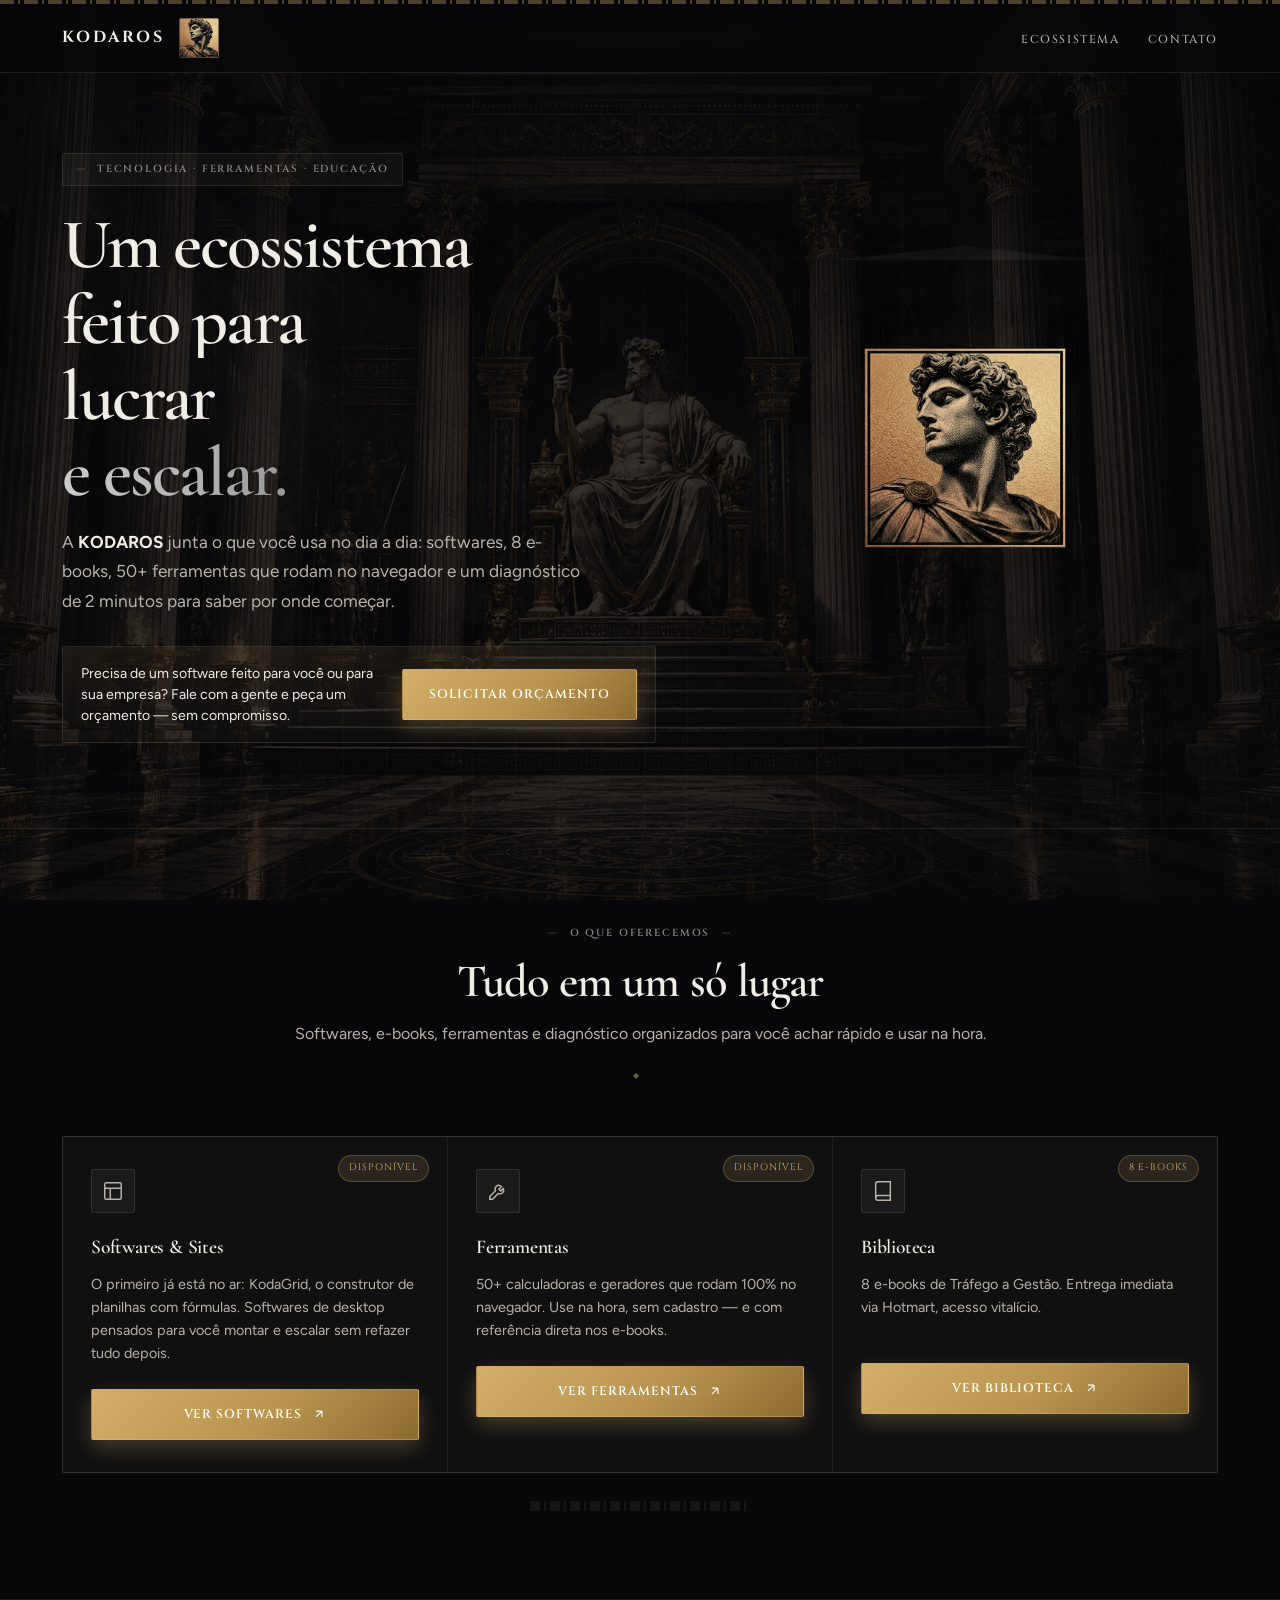
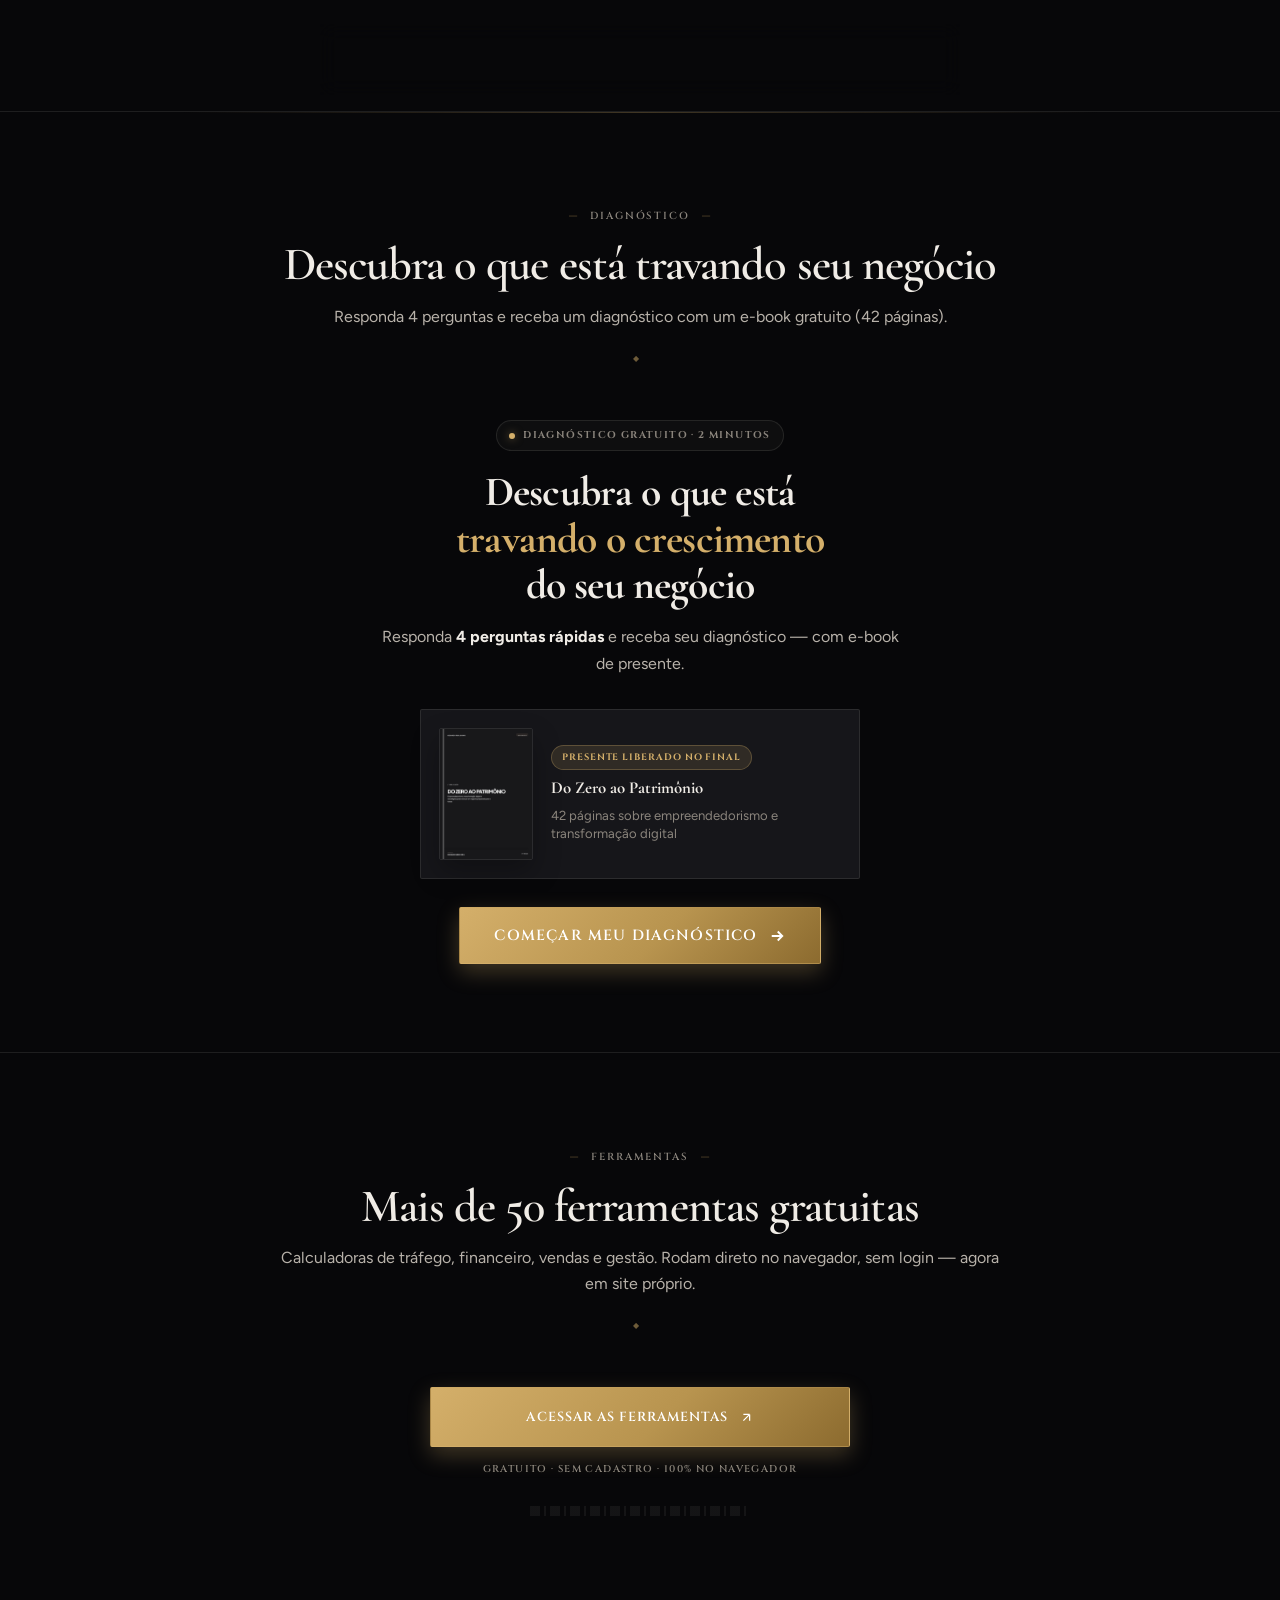
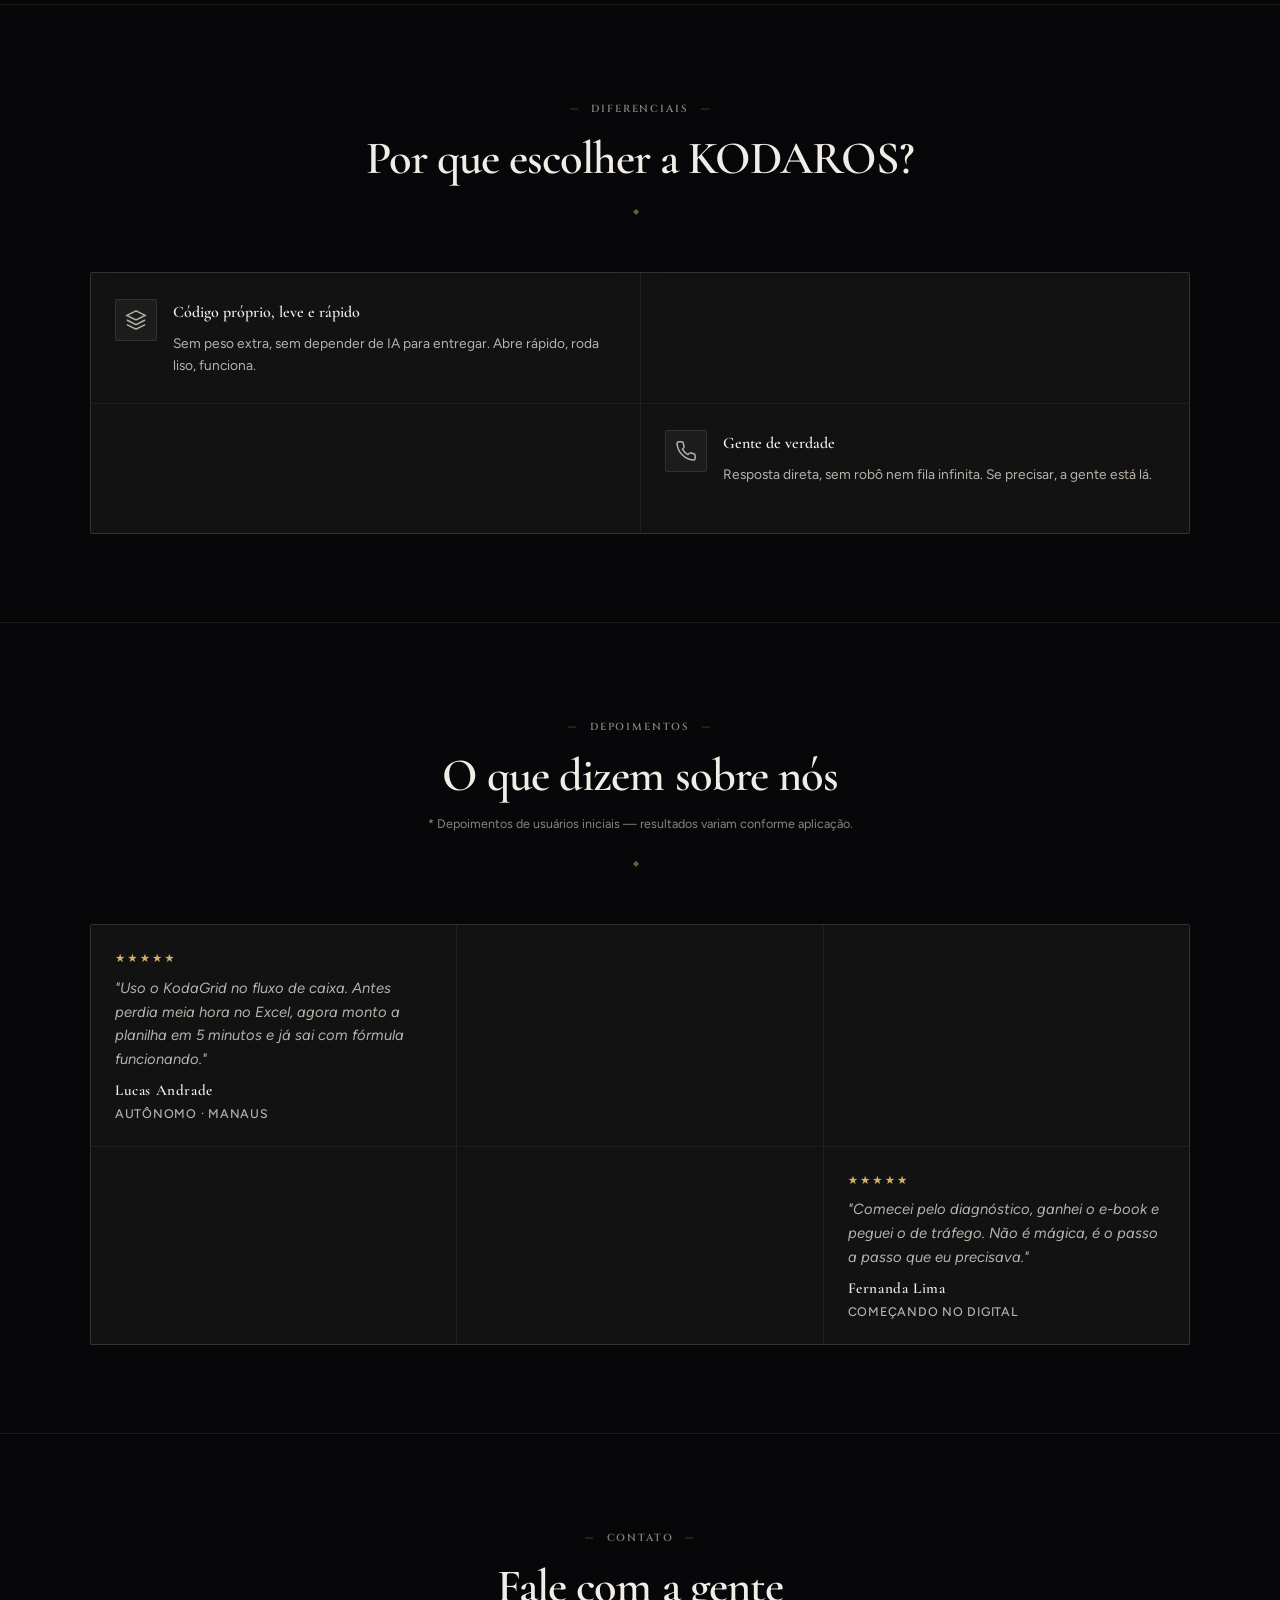
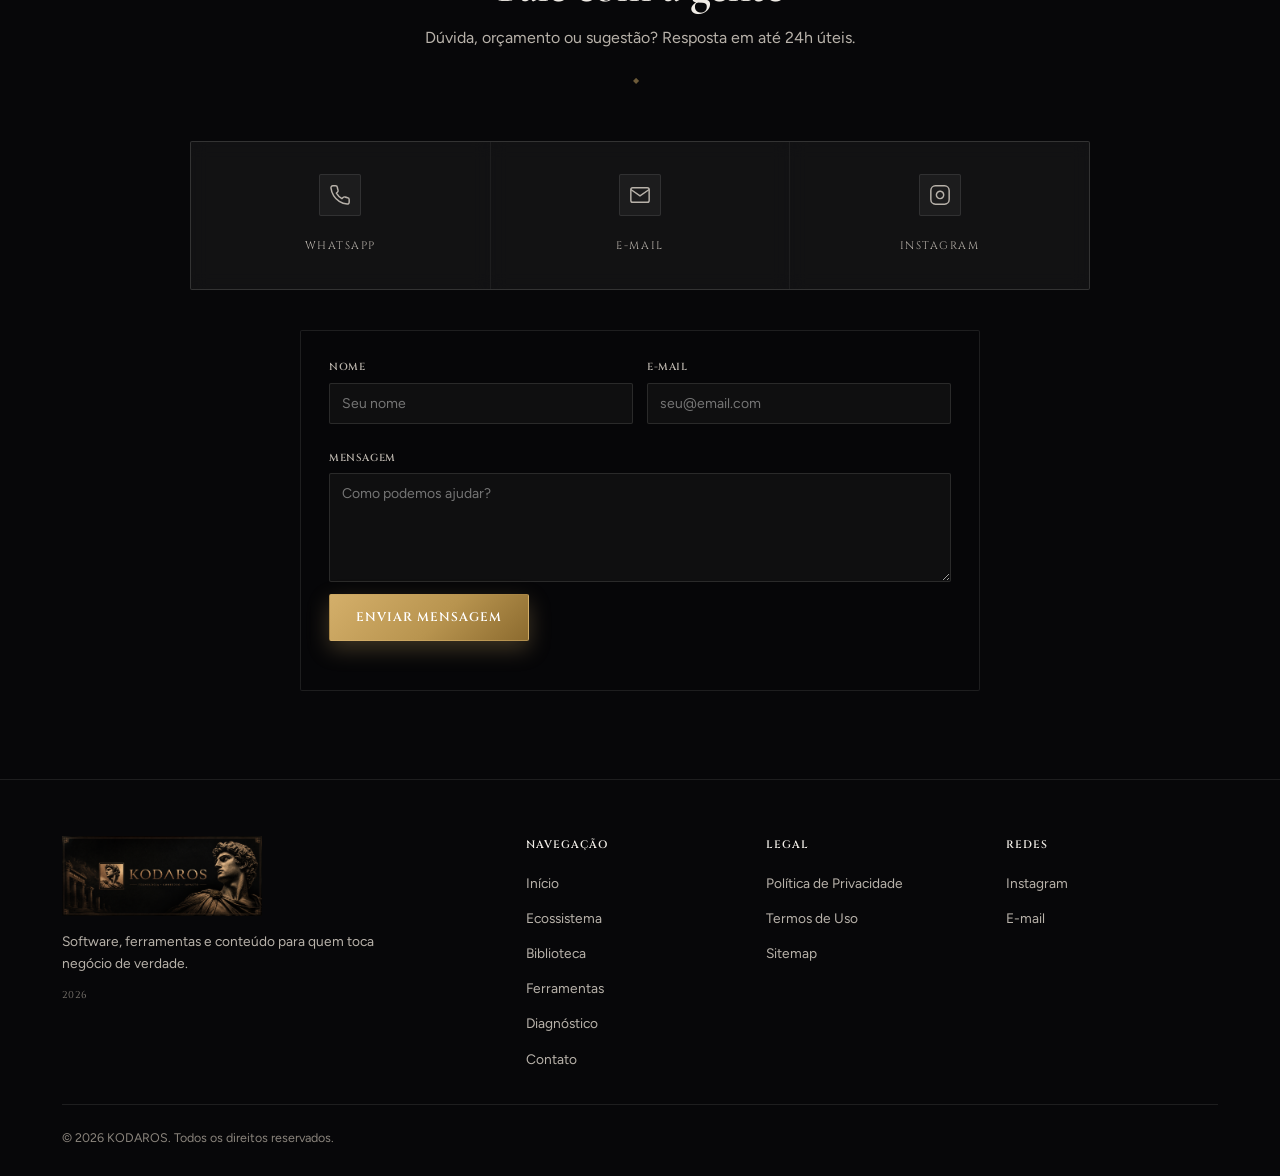
==== commit c30441fb: "Botão 'Ver biblioteca' em dourado, padrão dos demais" ====
--- a/index.html
+++ b/index.html
@@ -94,7 +94,7 @@
         <div class="stoa-icon"><svg width="22" height="22" viewBox="0 0 24 24" fill="none" stroke="currentColor" stroke-width="1.6"><path d="M4 19.5A2.5 2.5 0 016.5 17H20"/><path d="M6.5 2H20v20H6.5A2.5 2.5 0 014 19.5v-15A2.5 2.5 0 016.5 2z"/></svg></div>
         <h3>Biblioteca</h3>
         <p>8 e-books de Tráfego a Gestão. Entrega imediata via Hotmart, acesso vitalício.</p>
-        <a href="#biblioteca" class="btn btn-stone" style="margin-top:6px;width:100%"><span>Ver biblioteca</span> <svg width="14" height="14" viewBox="0 0 24 24" fill="none" stroke="currentColor" stroke-width="2"><path d="M7 17L17 7M17 7H7M17 7V17"/></svg></a>
+        <a href="#biblioteca" class="btn btn-aurea" style="margin-top:6px;width:100%"><span>Ver biblioteca</span> <svg width="14" height="14" viewBox="0 0 24 24" fill="none" stroke="currentColor" stroke-width="2"><path d="M7 17L17 7M17 7H7M17 7V17"/></svg></a>
       </article>
     </div>
     <div class="meander" aria-hidden="true"></div>
